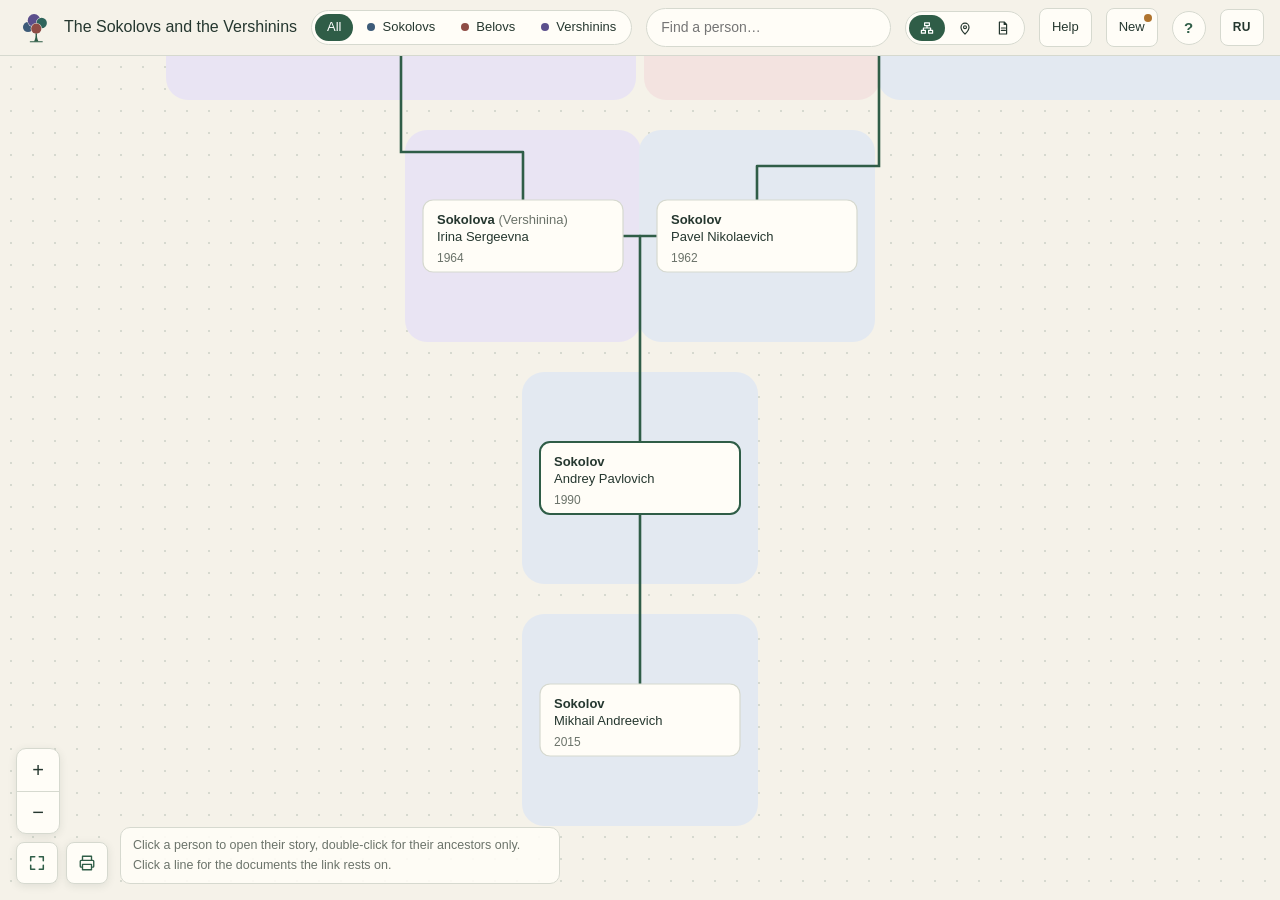
==== app/index.html @ aa71f7a7 "Family tree: a static site for genealogical research, with a demo family Tree with the reliability o" ====
<!doctype html>
<html lang="ru">
<head>
  <meta charset="UTF-8">
  <meta name="viewport" content="width=device-width, initial-scale=1, viewport-fit=cover">
  <meta name="color-scheme" content="light">
  <meta name="theme-color" content="#f5f2e9">
  <title>Семейное древо</title>
  <link rel="icon" href="icons/favicon.svg" type="image/svg+xml">
  <link rel="icon" href="icons/favicon-32.png" sizes="32x32" type="image/png">
  <link rel="apple-touch-icon" href="icons/apple-touch-icon.png">
  <link rel="manifest" href="manifest.webmanifest">
  <meta name="apple-mobile-web-app-title" content="Древо">
  <meta name="apple-mobile-web-app-capable" content="yes">
  <meta name="mobile-web-app-capable" content="yes">
  <meta name="apple-mobile-web-app-status-bar-style" content="default">
  <link rel="stylesheet" href="style.css">
</head>
<body>
<header class="bar">
  <a class="brand" href="#" id="home" aria-label="Семейное древо: к началу" title="К началу"><img class="monogram" src="icons/mark.svg" alt=""><span class="brand-text" id="brand-text">Семейное древо</span></a>
  <nav class="groups" id="groups" aria-label="Ветки семьи"></nav>
  <div class="search">
    <input type="search" id="search" placeholder="Найти человека…" autocomplete="off" aria-label="Найти человека" aria-controls="results">
    <div id="results" role="listbox" hidden></div>
  </div>
  <nav class="modes" id="modes" aria-label="Режим"><button data-mode="tree" aria-pressed="true" title="Древо" aria-label="Древо"><svg viewBox="0 0 20 20" width="16" height="16" fill="none" stroke="currentColor" stroke-width="1.5" stroke-linejoin="round" stroke-linecap="round" aria-hidden="true"><path d="M7 3.5h6v3.5H7zM3 13h5v3.5H3zM12 13h5v3.5h-5zM10 7v3M5.5 13v-3h9v3"/></svg><span class="long">Древо</span></button><button data-mode="map" aria-pressed="false" title="Карта" aria-label="Карта"><svg viewBox="0 0 20 20" width="16" height="16" fill="none" stroke="currentColor" stroke-width="1.5" stroke-linejoin="round" stroke-linecap="round" aria-hidden="true"><path d="M10 17.5s-5-4.6-5-8.5a5 5 0 0 1 10 0c0 3.9-5 8.5-5 8.5z"/><circle cx="10" cy="9" r="1.8"/></svg><span class="long">Карта</span></button><button data-mode="docs" aria-pressed="false" title="Документы" aria-label="Документы"><svg viewBox="0 0 20 20" width="16" height="16" fill="none" stroke="currentColor" stroke-width="1.5" stroke-linejoin="round" stroke-linecap="round" aria-hidden="true"><path d="M5.5 2.5h6l3 3v12h-9zM11.5 2.5v3h3M8 10h5M8 13h5"/></svg><span class="long">Документы</span></button></nav>
  <button class="legend-toggle help-toggle" id="help-toggle" aria-controls="panel" aria-label="Помочь дополнить"><span class="long">Помочь дополнить</span><span class="short">Помочь</span></button>
  <button class="legend-toggle news-toggle" id="news-toggle" aria-controls="panel" aria-label="Что нового"><span class="long">Что нового</span><span class="short">Новое</span></button>
  <button class="legend-toggle about-toggle" id="legend-toggle" aria-expanded="false" aria-controls="legend" aria-label="Что здесь есть и как читать линии" title="Что здесь есть и как читать линии">?</button>
  <button class="legend-toggle lang-toggle" id="lang-toggle" hidden></button>
</header>
<div class="intro" id="intro" role="dialog" aria-modal="true" aria-labelledby="intro-title" hidden>
  <div class="intro-box">
    <button class="intro-close" id="intro-close" aria-label="Скрыть видео">×</button>
    <h2 id="intro-title">Как пользоваться сайтом</h2>
    <p>Видео на полторы минуты. Потом его всегда можно найти под «?» вверху справа.</p>
    <video id="intro-video" controls playsinline preload="none"></video>
    <div class="intro-foot"><button id="intro-hide">Скрыть</button></div>
  </div>
</div>
<div class="me-ask" id="me-ask" role="alertdialog" aria-labelledby="me-ask-text" hidden><p id="me-ask-text"></p><div><button id="me-no">Нет</button><button id="me-yes">Да</button></div></div>
<main id="stage">
  <svg id="tree" role="application" aria-label="Семейное древо. Перетаскивайте для перемещения, колесо или щипок — масштаб. Нажмите на человека или линию.">
    <g id="world"><g id="group-areas" aria-hidden="true"></g><g id="edges"></g><g id="path-overlay" aria-hidden="true"></g><g id="group-names"></g><g id="nodes"></g></g>
  </svg>
  <div class="zoom" aria-label="Масштаб">
    <div class="zoom-pair"><button id="zoom-in" aria-label="Приблизить">+</button><button id="zoom-out" aria-label="Отдалить">−</button></div>
    <div class="zoom-row"><button id="zoom-fit" aria-label="Вписать всё древо в экран" title="Вписать древо в экран"><svg viewBox="0 0 20 20" width="18" height="18" fill="none" stroke="currentColor" stroke-width="1.7" stroke-linecap="round" stroke-linejoin="round" aria-hidden="true"><path d="M3 7.5V3h4.5M12.5 3H17v4.5M17 12.5V17h-4.5M7.5 17H3v-4.5"/></svg></button><button id="print-toggle" class="print-toggle" aria-label="Напечатать схему на лист A3" title="Напечатать схему"><svg viewBox="0 0 20 20" width="18" height="18" fill="none" stroke="currentColor" stroke-width="1.5" stroke-linejoin="round" aria-hidden="true"><path d="M5 7V2.5h10V7M5 14.5H3.5a1 1 0 0 1-1-1V8a1 1 0 0 1 1-1h13a1 1 0 0 1 1 1v5.5a1 1 0 0 1-1 1H15M5 11.5h10v6H5z"/></svg></button></div>
  </div>
  <section id="legend" class="legend" hidden aria-label="Что здесь есть и как читать линии">
    <button class="legend-close" id="legend-close" aria-label="Закрыть">×</button>
    <h2 id="about-title">Семейное древо</h2>
    <p class="about-lead" id="about-lead"></p>
    <button class="intro-open" id="intro-open"><svg viewBox="0 0 20 20" width="16" height="16" fill="currentColor" aria-hidden="true"><path d="M6 4.5v11l9-5.5z"/></svg>Видео: как пользоваться сайтом</button>
    <ul class="about-list" id="about-list"></ul>
    <h3>Насколько надёжна связь</h3>
    <div id="legend-rows"></div>
    <p class="legend-tail" id="legend-tail"></p>
  </section>
  <div class="focusbar" id="focusbar" hidden><span>Фокус: <strong id="focus-name"></strong> и его предки</span><button id="focus-exit">Всё древо</button></div>
  <section class="page map-page" id="map-page" aria-label="Карта мест" hidden>
    <div class="page-head"><h2>Карта мест</h2><button class="map-back" id="map-back" hidden>← Вся карта</button><button class="page-close" id="map-close" aria-label="Закрыть карту, вернуться к древу">К древу ×</button></div>
    <div class="map-body"><div class="map-wrap" id="map-wrap"><svg id="map-svg" role="img" aria-label="Карта мест семьи. Перетаскивайте, колесо или щипок — масштаб."></svg><div class="map-zoom zoom-pair"><button data-map-zoom="in" aria-label="Приблизить карту">+</button><button data-map-zoom="out" aria-label="Отдалить карту">−</button></div></div><div class="map-list" id="map-list"></div></div>
  </section>
  <section class="page docs-page" id="docs-page" aria-label="Документы" hidden>
    <div class="page-head"><h2>Документы</h2><div class="seg" role="group" aria-label="Как листать"><button data-docs-by="place" aria-pressed="true">По месту</button><button data-docs-by="year" aria-pressed="false">По годам</button></div><button class="page-close" id="docs-close" aria-label="Закрыть документы, вернуться к древу">К древу ×</button></div>
    <nav class="docs-jump" id="docs-jump" aria-label="Разделы"></nav>
    <div class="docs-body" id="docs-body"></div>
  </section>
  <section class="page book-page" id="book-page" aria-label="Книжка историй" hidden>
    <div class="page-head"><h2>Книжка историй</h2><div class="pick" id="book-pick"><button class="pick-btn" id="book-scope" aria-haspopup="listbox" aria-expanded="false" aria-label="Чья книжка"><span id="book-scope-label"></span><svg viewBox="0 0 20 20" width="14" height="14" fill="none" stroke="currentColor" stroke-width="1.7" stroke-linecap="round" stroke-linejoin="round" aria-hidden="true"><path d="M5.5 8l4.5 4.5L14.5 8"/></svg></button><div class="pick-list" id="book-scope-list" role="listbox" hidden></div></div><button class="book-print" id="book-print" aria-label="Напечатать книжку" title="Напечатать книжку"><svg viewBox="0 0 20 20" width="18" height="18" fill="none" stroke="currentColor" stroke-width="1.5" stroke-linejoin="round" aria-hidden="true"><path d="M5 7V2.5h10V7M5 14.5H3.5a1 1 0 0 1-1-1V8a1 1 0 0 1 1-1h13a1 1 0 0 1 1 1v5.5a1 1 0 0 1-1 1H15M5 11.5h10v6H5z"/></svg></button><button class="page-close" id="book-close" aria-label="Закрыть книжку, вернуться к древу">К древу ×</button></div>
    <div class="book-body" id="book-body"></div>
  </section>
  <section class="page days-page" id="days-page" aria-label="В этот день" hidden>
    <div class="page-head"><h2>В этот день</h2><button class="page-close" id="days-close" aria-label="Закрыть, вернуться к древу">К древу ×</button></div>
    <div class="days-body" id="days-body"></div>
  </section>
  <div class="print-head" id="print-head" aria-hidden="true"></div>
  <div class="print-legend" id="print-legend" aria-hidden="true"></div>
  <button class="today-line" id="today-line" hidden></button>
  <p class="hint" id="hint">Нажмите на человека — откроется его история, двойной клик — только его предки. Нажмите на линию — документы, на которых держится связь.</p>
</main>
<div class="panel-resize" id="panel-resize" role="separator" aria-orientation="vertical" aria-label="Ширина карточки: потяните; двойной клик — обычная ширина" title="Потяните, чтобы сделать карточку шире или уже. Двойной клик — обычная ширина" tabindex="0"></div>
<nav class="modes modes-foot" id="modes-foot" aria-label="Режим"><button data-mode="tree" aria-pressed="true" title="Древо" aria-label="Древо"><svg viewBox="0 0 20 20" width="16" height="16" fill="none" stroke="currentColor" stroke-width="1.5" stroke-linejoin="round" stroke-linecap="round" aria-hidden="true"><path d="M7 3.5h6v3.5H7zM3 13h5v3.5H3zM12 13h5v3.5h-5zM10 7v3M5.5 13v-3h9v3"/></svg><span class="long">Древо</span></button><button data-mode="map" aria-pressed="false" title="Карта" aria-label="Карта"><svg viewBox="0 0 20 20" width="16" height="16" fill="none" stroke="currentColor" stroke-width="1.5" stroke-linejoin="round" stroke-linecap="round" aria-hidden="true"><path d="M10 17.5s-5-4.6-5-8.5a5 5 0 0 1 10 0c0 3.9-5 8.5-5 8.5z"/><circle cx="10" cy="9" r="1.8"/></svg><span class="long">Карта</span></button><button data-mode="docs" aria-pressed="false" title="Документы" aria-label="Документы"><svg viewBox="0 0 20 20" width="16" height="16" fill="none" stroke="currentColor" stroke-width="1.5" stroke-linejoin="round" stroke-linecap="round" aria-hidden="true"><path d="M5.5 2.5h6l3 3v12h-9zM11.5 2.5v3h3M8 10h5M8 13h5"/></svg><span class="long">Документы</span></button></nav>
<aside id="panel" aria-label="Карточка" tabindex="-1" data-state="closed">
  <div class="panel-top">
    <button class="grip" id="grip" aria-label="Развернуть или свернуть карточку"><span></span></button>
    <div class="panel-head"><button class="back" id="back" hidden>← Назад</button><button class="expand-btn" id="expand-sheet" aria-label="Развернуть карточку на весь экран">⤢ Развернуть</button><button class="print-card" id="print-card" aria-label="Напечатать карточку" title="Напечатать карточку"><svg viewBox="0 0 20 20" width="18" height="18" fill="none" stroke="currentColor" stroke-width="1.5" stroke-linejoin="round" aria-hidden="true"><path d="M5 7V2.5h10V7M5 14.5H3.5a1 1 0 0 1-1-1V8a1 1 0 0 1 1-1h13a1 1 0 0 1 1 1v5.5a1 1 0 0 1-1 1H15M5 11.5h10v6H5z"/></svg></button><button class="close" id="close" aria-label="Закрыть карточку"><svg viewBox="0 0 20 20" width="18" height="18" fill="none" stroke="currentColor" stroke-width="2" stroke-linecap="round" aria-hidden="true"><path d="M4.5 4.5l11 11M15.5 4.5l-11 11"/></svg></button></div>
  </div>
  <div id="panel-body"></div>
</aside>
<div id="viewer" role="dialog" aria-modal="true" aria-label="Документ" hidden>
  <div class="viewer-bar">
    <div class="viewer-title"><strong id="viewer-title"></strong><small id="viewer-sub"></small></div>
    <div class="viewer-tools"><button id="viewer-prev" aria-label="Предыдущая страница">‹</button><span id="viewer-page"></span><button id="viewer-next" aria-label="Следующая страница">›</button><button id="viewer-close" aria-label="Закрыть документ">×</button></div>
  </div>
  <div class="viewer-stage" id="viewer-stage"><div id="viewer-sheet"></div></div>
  <button class="viewer-doc prev" id="viewer-doc-prev" aria-label="Предыдущий документ" hidden><svg viewBox="0 0 20 20" width="22" height="22" fill="none" stroke="currentColor" stroke-width="2" stroke-linecap="round" stroke-linejoin="round" aria-hidden="true"><path d="M12.5 4l-6 6 6 6"/></svg></button>
  <button class="viewer-doc next" id="viewer-doc-next" aria-label="Следующий документ" hidden><svg viewBox="0 0 20 20" width="22" height="22" fill="none" stroke="currentColor" stroke-width="2" stroke-linecap="round" stroke-linejoin="round" aria-hidden="true"><path d="M7.5 4l6 6-6 6"/></svg></button>
  <div class="viewer-foot" id="viewer-foot"></div>
</div>
<script src="vendor/dagre.min.js"></script><script src="data.js"></script><script src="app.js"></script>
</body>
</html>
---- app/style.css ----
:root{
  --paper:#f5f2e9;--panel:#fffdf7;--ink:#25372f;--muted:#6b736a;--line:#d6d9cf;--soft:#e8eee5;
  --forest:#2f5d47;--sage:#5f8f74;--clay:#8a7a62;--amber:#b0742e;--grey:#a3a39a;--alert:#a1452f;
  --bar:56px;--panel-w:440px;
  /* Branch colours: pale areas behind the cards, deep tones for names and dots. Kept apart from the
     reliability colours (forest, sage, clay, amber, grey), which belong to lines only. */
  --g-1:#e3e9f1;--g-1-ink:#3d5b78;
  --g-2:#f3e3e0;--g-2-ink:#8e4c45;
  --g-3:#e9e4f3;--g-3-ink:#5b4f8c;
  --g-4:#dfebe7;--g-4-ink:#2e655c;
  --g-5:#f3ecda;--g-5-ink:#7a5c22;
  --g-6:#e2edf0;--g-6-ink:#2f6170;
  --serif:Georgia,"Times New Roman",serif;
  --sans:-apple-system,BlinkMacSystemFont,"Segoe UI",Roboto,sans-serif;
}
*{box-sizing:border-box}
html,body{height:100%}
body{margin:0;-webkit-tap-highlight-color:transparent;background:var(--paper);color:var(--ink);font:15px/1.55 var(--sans);overflow:hidden;-webkit-text-size-adjust:100%}
button,input{font:inherit;color:inherit}
button{cursor:pointer;border:1px solid var(--line);background:var(--panel);border-radius:8px;padding:8px 12px}
button:hover{background:var(--soft)}
:focus-visible{outline:3px solid var(--amber);outline-offset:2px}
a{color:var(--forest)}
h1,h2,h3{font-family:var(--serif);font-weight:400;line-height:1.15;margin:0}

/* Top bar */
.bar{position:fixed;inset:0 0 auto 0;height:var(--bar);display:flex;align-items:center;gap:14px;padding:0 16px;padding-top:env(safe-area-inset-top);background:rgba(245,242,233,.94);backdrop-filter:blur(8px);border-bottom:1px solid var(--line);z-index:20}
.brand{display:flex;align-items:center;gap:10px;text-decoration:none;color:var(--ink);font-size:16px;white-space:nowrap}
.brand small{display:block;font-size:9.5px;letter-spacing:2px;color:var(--muted)}
.monogram{display:block;width:38px;height:38px;flex:none}
.search{position:relative;flex:1;max-width:420px;margin-left:auto}
.search input{width:100%;border:1px solid var(--line);border-radius:999px;padding:8px 14px;background:var(--panel);font-size:14px}
#results{position:absolute;top:calc(100% + 6px);left:0;right:0;max-height:60vh;overflow:auto;background:var(--panel);border:1px solid var(--line);border-radius:12px;box-shadow:0 12px 32px rgba(37,55,47,.14);padding:6px}
#results button{display:block;width:100%;text-align:left;border:0;background:none;padding:9px 10px;border-radius:8px}
#results button:hover,#results button[aria-selected=true]{background:var(--soft)}
#results small{display:block;color:var(--muted);font-size:12px}
#results .empty{padding:10px;color:var(--muted);font-size:13px}
.news-toggle{position:relative}
.news-toggle .short{display:none}
.news-toggle.unread::after{content:"";position:absolute;top:5px;right:5px;width:8px;height:8px;border-radius:50%;background:var(--amber);box-shadow:0 0 0 2px var(--panel)}
.news h3{margin:22px 0 8px}
.news ul{margin:0 0 10px;padding-left:18px}
.news li{margin:0 0 8px}
/* «Что нового»: an entry already seen shows its first line; «Подробнее» opens it. */
.news .lead{font-family:var(--serif);font-size:16px;margin:0 0 10px}
.news:not(.open) .news-more{display:none}
.news-open,.news-older{font-size:13px;color:var(--forest);border-color:var(--line);padding:4px 12px}
.news-older{display:block;margin:22px 0 0}
.legend-toggle{font-size:13px;white-space:nowrap}
.help-toggle .short{display:none}

/* Branch switcher: «Все» and one chip per side of the family */
.groups{display:flex;gap:2px;padding:3px;border:1px solid var(--line);border-radius:999px;background:var(--panel);flex:none}
.groups button{display:inline-flex;align-items:center;gap:7px;border:0;border-radius:999px;padding:5px 12px;font-size:13px;line-height:1.3;background:none;white-space:nowrap}
.groups button:hover{background:var(--soft)}
.groups button i{width:8px;height:8px;border-radius:50%;flex:none}
.groups button.active{background:var(--forest);color:#fff}
.groups button.active i{box-shadow:0 0 0 1.5px #fff}
.groups button.opened{box-shadow:inset 0 0 0 1.5px var(--forest)}
.groups button.folded{color:var(--muted)}
.groups button.folded i{opacity:.4}
/* «Это я»: the reader's own plate, first in the row of branches; warm and outlined, unlike a branch chip.
   The name opens their card, × asks «Забыть, что вы — …?» */
.me-pill{display:inline-flex;align-items:center;flex:none;border-radius:999px;background:#fbefdc;box-shadow:inset 0 0 0 1.5px var(--amber);margin-right:6px}
.groups .me-pill button,.groups .me-pill button:hover{border:0;background:none;color:#6b4415}
.groups .me-pill .me-name{padding:5px 3px 5px 12px;font-weight:600}
.groups .me-pill .me-name i{background:var(--amber)}
.groups .me-pill .me-x{padding:3px 11px 5px 7px;font-size:16px;line-height:1;font-weight:400}
.groups .me-pill button:hover{text-decoration:underline}
/* The plate always says the first name only; the full name is in its tooltip */
.me-pill .long{display:none}
.me-pill .short{display:inline}
.me-ask{position:fixed;top:calc(var(--bar) + 8px);left:16px;z-index:30;max-width:calc(100% - 32px);background:var(--panel);border:1px solid var(--line);border-radius:14px;padding:14px 16px;box-shadow:0 12px 32px rgba(37,55,47,.18);font-size:14px}
.me-ask[hidden]{display:none}
/* The video about the site: once for every new reader, again from «?» */
.intro{position:fixed;inset:0;z-index:60;display:flex;align-items:center;justify-content:center;padding:16px;background:rgba(37,55,47,.38)}
.intro[hidden]{display:none}
.intro-box{position:relative;width:min(820px,100%);max-height:100%;overflow:auto;background:var(--panel);border:1px solid var(--line);border-radius:16px;padding:18px 18px 14px;box-shadow:0 18px 48px rgba(37,55,47,.25)}
.intro h2{font-size:22px;margin:0 36px 4px 0}
.intro p{font-size:13.5px;color:var(--muted);margin:0 0 12px}
.intro video{display:block;width:100%;aspect-ratio:16/9;border-radius:10px;background:var(--soft)}
.intro-close{position:absolute;top:10px;right:10px;border:0;background:none;font-size:22px;line-height:1;padding:4px 8px}
.intro-foot{display:flex;justify-content:flex-end;margin-top:12px}
.intro-open{display:inline-flex;align-items:center;gap:8px;margin:2px 0 4px;font-size:13px;color:var(--forest)}
.me-ask p{margin:0 0 12px}
.me-ask div{display:flex;gap:8px;justify-content:flex-end}
.me-ask button{min-width:64px}
.me-ask #me-yes{background:var(--forest);border-color:var(--forest);color:#fff}

/* Tree stage */
#stage{position:fixed;inset:var(--bar) 0 0 0}
#group-areas,#group-names{pointer-events:none}
#group-names .group-title{font-family:var(--serif);font-size:22px}
#group-names .group-fold{pointer-events:auto;cursor:pointer}
#group-names .group-fold rect{fill:var(--panel);stroke:var(--pill);stroke-width:1.4}
#group-names .group-fold path{fill:none;stroke:var(--pill);stroke-width:1.8;stroke-linecap:round;stroke-linejoin:round}
#group-names .group-fold:hover rect,#group-names .group-fold:focus rect{fill:var(--soft);stroke-width:2}
#group-names .group-fold:focus{outline:none}
#tree{width:100%;height:100%;display:block;touch-action:none;cursor:grab;user-select:none;-webkit-user-select:none;background:radial-gradient(var(--line) .8px,transparent .8px) 0 0/22px 22px}
#tree.dragging{cursor:grabbing}
.hypothesis-label{font-family:var(--sans);font-size:12px;fill:var(--amber);paint-order:stroke;stroke:var(--paper, #f5f2e9);stroke-width:5px;stroke-linejoin:round;pointer-events:none}
/* The card slides in over the canvas, which keeps its full width: nothing bare opens beside the sliding card.
   The tree is placed in the part the card leaves free (stageBox in app.js); so are the focus bar and the legend. */
@media (min-width:761px){
  body.panel-open .focusbar{left:calc(50% - var(--panel-w) / 2)}
  body.panel-open .legend{right:calc(var(--panel-w) + 16px)}
}

.node rect{fill:var(--panel);stroke:var(--line);stroke-width:1.2}
.node text{font-family:var(--sans);fill:var(--ink);pointer-events:none}
.node .name{font-size:13px;font-weight:600}
.node .maiden{font-weight:500;fill:var(--muted)}
.node .given{font-weight:500}
.node .years{font-size:12px;fill:var(--muted)}
.node{cursor:pointer}
.node:hover rect.card,.node:focus rect.card{stroke:var(--forest)}
.node:focus{outline:none}
.node.root rect.card{stroke:var(--forest);stroke-width:2}
.node.selected rect.card{fill:#eef4ec;stroke:var(--forest);stroke-width:2.4}
.node.match rect.card{stroke:var(--amber);stroke-width:2.4}
.node.dim{opacity:.35}
.node.off-path{opacity:.28}
.edge.off-path{opacity:.15}
.edge.on-path{stroke-width:calc(4.5px * var(--lw, 1))!important}
.node.on-path rect.card{stroke:var(--forest);stroke-width:2}

.node.saint rect.card{fill:#fbf4e0;stroke:#b8913a;stroke-width:1.8}
.node.saint.selected rect.card{fill:#f6ecd0;stroke:#9a7426;stroke-width:2.6}
.cross circle{fill:#fbf4e0;stroke:#b8913a;stroke-width:1.8}
.cross path,.saint-plate path,.legend-cross path{fill:none;stroke:#a8822f;stroke-width:1.8;stroke-linecap:round}
.saint-plate{display:flex;gap:10px;align-items:flex-start;margin:12px 0 0;padding:10px 12px;border-radius:10px;background:#fbf4e0;border:1px solid #e4cf98;font-size:13.5px;color:#5b4515}
.saint-plate svg{flex:none;width:14px;height:22px}
.edge{fill:none;/* --lw thins lines when the tree is zoomed out (set in app.js) */stroke-linecap:round;pointer-events:none;vector-effect:non-scaling-stroke}
.hit{fill:none;stroke:transparent;stroke-width:16;vector-effect:non-scaling-stroke;cursor:pointer;pointer-events:stroke}
.hit:hover+.edge,.edge.selected{stroke-width:4.5!important}
.lvlp{stroke:var(--forest);stroke-width:calc(2.6px * var(--lw, 1))}
.lvl5{stroke:var(--forest);stroke-width:calc(2.6px * var(--lw, 1))}
.lvl4{stroke:var(--sage);stroke-width:calc(2.2px * var(--lw, 1))}
.lvl3{stroke:var(--clay);stroke-width:calc(2px * var(--lw, 1))}
.lvl2{stroke:var(--amber);stroke-width:calc(2.2px * var(--lw, 1));stroke-dasharray:8 6}
.lvl1{stroke:var(--grey);stroke-width:calc(2px * var(--lw, 1));stroke-dasharray:2 6}

.group-pill{cursor:pointer}
.group-pill rect{fill:var(--panel);stroke:var(--pill);stroke-width:1.4}
.group-pill text{font-family:var(--sans);font-size:12px;font-weight:600;fill:var(--pill)}
.group-pill path{fill:none;stroke:var(--pill);stroke-width:1.6;stroke-dasharray:3 4}
.group-pill:hover rect,.group-pill:focus rect{fill:var(--soft);stroke-width:2}
.group-pill:focus{outline:none}
/* ⚑ on a card with an open conflict: small and quiet; hidden when the tree is zoomed far out. */
.xflag{cursor:pointer}
.xflag rect{fill:transparent;stroke:none;pointer-events:all}
.xflag text{font-size:14px;fill:var(--alert);opacity:.65;pointer-events:none}
.xflag:hover text{opacity:1}
.far .xflag{display:none}
.expand{cursor:pointer}
.expand rect{fill:var(--amber);stroke:var(--panel);stroke-width:2}
.expand text{font-family:var(--sans);font-size:12px;font-weight:600;fill:#fff}
.expand:hover rect{fill:#8f5a1f}
.focusbar{position:absolute;top:58px;left:50%;transform:translateX(-50%);display:flex;align-items:center;gap:12px;max-width:calc(100% - 32px);background:var(--forest);color:#fff;border-radius:999px;padding:6px 6px 6px 16px;font-size:13px;box-shadow:0 6px 18px rgba(37,55,47,.2);z-index:6}
.focusbar span{white-space:nowrap;overflow:hidden;text-overflow:ellipsis}
.focusbar button{border:0;border-radius:999px;background:#fff;color:var(--forest);padding:6px 12px;font-size:12.5px;white-space:nowrap}
.focusbar[hidden]{display:none}
.focus-btn{display:block;margin:12px 0 0;border-color:var(--forest);color:var(--forest);font-size:13px}
/* The card's own buttons in one row, «Это я» first; they wrap on a narrow screen */
.card-actions{display:flex;flex-wrap:wrap;gap:8px;margin:12px 0 0}
.card-actions:not(:has(button)){display:none}
.card-actions .focus-btn{margin:0;padding:6px 10px;white-space:nowrap}
.zoom{position:absolute;left:16px;bottom:calc(16px + env(safe-area-inset-bottom));display:flex;flex-direction:column;gap:8px;z-index:5}
.zoom-row{display:flex;gap:8px}
/* + and − are one control: a column of two halves with a thin rule between (also on the map) */
.zoom-pair{display:flex;flex-direction:column;border:1px solid var(--line);border-radius:10px;background:var(--panel);box-shadow:0 2px 8px rgba(37,55,47,.1);overflow:hidden;width:max-content}
.zoom-pair button{border:0;border-radius:0;box-shadow:none!important;background:none}
.zoom-pair button+button{border-top:1px solid var(--line)}
.zoom-pair button:hover{background:var(--soft)}
#zoom-fit{display:inline-flex;align-items:center;justify-content:center;color:var(--forest)}
.zoom button{width:42px;height:42px;padding:0;font-size:20px;box-shadow:0 2px 8px rgba(37,55,47,.1)}
.hint{position:absolute;left:120px;bottom:calc(16px + env(safe-area-inset-bottom));margin:0;max-width:440px;font-size:12.5px;color:var(--muted);background:rgba(255,253,247,.9);padding:8px 12px;border-radius:10px;border:1px solid var(--line)}

.legend{position:absolute;right:16px;top:12px;width:340px;max-width:calc(100% - 32px);max-height:calc(100% - 24px);overflow:auto;overscroll-behavior:contain;background:var(--panel);border:1px solid var(--line);border-radius:14px;padding:16px;box-shadow:0 12px 32px rgba(37,55,47,.14);z-index:7}
.legend h2{font-size:21px;margin:0 28px 6px 0}
.legend h3{font-family:var(--serif);font-weight:400;font-size:17px;margin:16px 0 6px}
.legend .about-lead{font-size:13px;color:var(--ink);margin:0 0 8px}
.about-list{list-style:none;margin:0;padding:0}
.about-list li{font-size:12.5px;color:var(--muted);line-height:1.4;padding:5px 0;border-top:1px solid var(--soft)}
.about-list strong{display:block;color:var(--ink);font-weight:600;font-size:13px}
.legend-close{position:absolute;top:10px;right:10px;border:0;background:none;font-size:20px;line-height:1;padding:4px 8px}
/* «?» in the header: what is here and how to read the lines */
.about-toggle{width:34px;height:34px;padding:0;border-radius:50%;font-size:15px;font-weight:600;flex:none;color:var(--forest)}
.about-toggle[aria-expanded=true]{background:var(--forest);color:#fff;border-color:var(--forest)}
.legend p{font-size:12.5px;color:var(--muted);margin:10px 0 0}
.legend-row{display:grid;grid-template-columns:46px 1fr;gap:10px;align-items:center;padding:5px 0;font-size:13px}
.legend-row small{display:block;color:var(--muted);font-size:11.5px;line-height:1.35}
.legend-flag text{font-family:var(--sans);font-size:14px;fill:var(--alert);opacity:.7}
.legend-row svg{width:46px;height:12px}

/* Panel */
#panel{position:fixed;top:var(--bar);right:0;bottom:0;width:var(--panel-w);background:var(--panel);border-left:1px solid var(--line);overflow-y:auto;overflow-x:hidden;overflow-wrap:anywhere;overscroll-behavior:contain;z-index:10;transform:translateX(100%);transition:transform .22s ease;padding:0 22px 40px}
#panel[data-state=open],#panel[data-state=peek],#panel[data-state=full]{transform:none}
.grip{display:none}
/* On a computer the card's left edge can be dragged: a wider card for reading a long life (kept in the browser). */
.panel-resize{display:none}
@media (min-width:761px){
  body.panel-open .panel-resize{display:block;position:fixed;top:var(--bar);bottom:0;right:calc(var(--panel-w) - 4px);width:9px;z-index:11;cursor:col-resize;touch-action:none}
  .panel-resize::after{content:"";position:absolute;top:50%;left:3px;width:3px;height:44px;margin-top:-22px;border-radius:2px;background:var(--line);opacity:0;transition:opacity .15s}
  .panel-resize:hover::after,.panel-resize:focus-visible::after,body.resizing .panel-resize::after{opacity:1;background:var(--sage)}
  body.resizing{cursor:col-resize;user-select:none}
  body.resizing #panel{transition:none}
}
/* The card's top row is kept low; its shadow shows only once the card is scrolled under it */
.panel-top{position:sticky;top:0;z-index:3;background:var(--panel);margin:0 -22px;padding:0 22px;transition:box-shadow .15s}
#panel.scrolled .panel-top{box-shadow:0 6px 8px -8px rgba(37,55,47,.25)}
.panel-head{display:flex;justify-content:space-between;align-items:center;gap:8px;padding:6px 0 0}
#panel-body{padding-top:10px}
/* On a computer the card's buttons share the line of its first heading: × at the right, «← Назад» at the
   left. Once the card is scrolled, their row turns solid and the text passes under it. */
@media (min-width:761px){
  .panel-top{margin-bottom:-38px;background:transparent;pointer-events:none}
  .panel-top button{pointer-events:auto}
  #panel.scrolled .panel-top{background:var(--panel)}
  #panel-body{padding-top:14px}
  /* The first line of a card stays clear of «Печать» and × on its right */
  #panel-body > .eyebrow:first-child{margin-right:84px;white-space:nowrap;overflow:hidden;text-overflow:ellipsis}
  #panel:has(#print-card[hidden]) #panel-body > .eyebrow:first-child{margin-right:44px}
  #panel:has(#back:not([hidden])) #panel-body > .eyebrow:first-child{margin-left:80px}
  /* Anything else on top (the note «Кем приходится…») stands below the buttons */
  #panel-body > :not(.eyebrow):first-child{margin-top:34px}
}
.expand-btn{display:none;border:1px solid var(--line);padding:5px 10px;font-size:12.5px;border-radius:999px}
.panel-head .close{margin-left:auto;margin-right:-8px;border:0;display:inline-flex;align-items:center;justify-content:center;width:34px;height:34px;padding:0}
.panel-head .close svg{display:block}
.back{border:0;padding:6px 10px;margin-left:-10px;background:none;color:var(--forest)}
.eyebrow{font-size:10.5px;letter-spacing:1.6px;text-transform:uppercase;color:var(--muted);margin:0 0 6px}
.card-title{font-size:27px;margin-bottom:6px}
.life{color:var(--muted);margin:0 0 12px}
.chip{display:inline-flex;align-items:center;gap:6px;font-size:12px;border-radius:999px;padding:3px 10px;background:var(--soft);color:var(--ink)}
.chip i{flex:none;width:8px;height:8px;border-radius:50%;background:currentColor}
.c5{color:var(--forest)}.c4{color:var(--sage)}.c3{color:var(--clay)}.c2{color:var(--amber)}.c1{color:#7d7d75}
.portrait{display:block;width:100%;max-height:340px;object-fit:contain;background:var(--soft);border-radius:12px;margin:14px 0 4px;border:0;padding:0;cursor:zoom-in}
.portrait-cap{font-size:12px;color:var(--muted);margin:0 0 6px}
#panel h3{font-size:18px;margin:26px 0 10px}
.story p{margin:0 0 12px;max-width:72ch}
.story .auto{color:var(--muted);font-size:13px}
.ref{display:inline-block;border:0;background:var(--soft);color:var(--forest);font-size:11px;line-height:1;padding:3px 5px;border-radius:5px;vertical-align:super;margin:0 1px}
.ref.r2,.ref.r1{background:#f6ead9;color:#87561f}
/* Life line: the year on the left, a thin rule with a dot per event, the fact and its references. */
.lifeline{list-style:none;margin:0;padding:0}
.lifeline li{display:grid;grid-template-columns:66px 1fr;gap:0 12px;font-size:13.5px;line-height:1.45}
.ll-year{padding:7px 0;text-align:right;font-variant-numeric:tabular-nums;color:var(--ink);font-weight:600;font-size:13px;line-height:1.35}
.lifeline li[hidden]{display:none}
.ll-year small{display:block;font-size:11.5px;font-weight:500;color:var(--muted)}
/* Sections of a long card: one quiet row under the card's buttons. */
/* It stays under the card's buttons while the card scrolls; the section in view is marked. One line, scrolled
   sideways when it does not fit. */
.contents{position:sticky;top:var(--ptop,38px);z-index:2;display:flex;gap:16px;margin:14px -22px 0;padding:8px 22px;background:var(--panel);border-top:1px solid var(--soft);overflow-x:auto;scrollbar-width:none;white-space:nowrap}
.contents::-webkit-scrollbar{display:none}
.contents button{flex:none;border:0;background:none;padding:3px 0;font-size:13px;color:var(--forest);border-radius:0;border-bottom:2px solid transparent}
.contents button:hover{background:none;color:var(--ink)}
.contents button.on{color:var(--ink);border-bottom-color:var(--sage)}
.contents small{color:var(--muted);font-size:12px}
#panel.stuck .contents{border-top-color:transparent;box-shadow:0 6px 8px -8px rgba(37,55,47,.25)}
#panel.stuck .panel-top{box-shadow:none}
.ll-open{font-size:12.5px;color:var(--forest);padding:3px 10px;margin:6px 0 0 78px}
.ll-year.rough{color:var(--muted);font-weight:500}
.ll-what{position:relative;padding:7px 0 7px 16px;border-left:1px solid var(--line);min-width:0;overflow-wrap:anywhere}
.ll-what::before{content:"";position:absolute;left:-4px;top:13px;width:7px;height:7px;border-radius:50%;background:var(--panel);box-shadow:inset 0 0 0 1px var(--sage)}
.lifeline li.edge-event .ll-what::before{background:var(--sage)}
.lifeline li:first-child .ll-what{border-image:linear-gradient(transparent 13px,var(--line) 13px) 1}
.lifeline li:last-child .ll-what{border-image:linear-gradient(var(--line) 14px,transparent 14px) 1}
.lifeline li:only-child .ll-what{border:0}
.ll-what .field{display:block;font-size:10.5px;letter-spacing:.8px;text-transform:uppercase;color:var(--muted);line-height:1.3;margin-bottom:1px}
.ll-what .ref{vertical-align:baseline;margin-left:2px}
.ll-note{font-size:12px;color:var(--muted);margin:6px 0 0 78px}
.facts{list-style:none;padding:0;margin:0}
.facts li{padding:8px 0;border-top:1px solid var(--soft)}
.facts .field{display:block;font-size:11px;letter-spacing:.8px;text-transform:uppercase;color:var(--muted)}
.kin{display:flex;flex-direction:column;gap:6px}
.kin button{display:flex;flex-direction:column;align-items:flex-start;gap:6px;text-align:left;padding:10px 12px;min-width:0}
.kin button>span:first-child{min-width:0}
.kin small{display:block;color:var(--muted);font-size:12px}
.kin .chip{flex:none;max-width:100%;white-space:nowrap}
.flag{border-left:3px solid var(--alert);background:#fbf1ec;padding:10px 12px;border-radius:0 10px 10px 0;margin:10px 0;font-size:13.5px}
.flag strong{display:block;margin-bottom:2px}
.flag.solved{border-left-color:var(--grey);background:var(--soft)}
.solved-group{margin:10px 0}
.solved-group summary{cursor:pointer;font-size:13px;color:var(--muted);padding:4px 0}
.decided{font-size:12.5px;color:var(--muted);margin:6px 0 0}
.docs-group{font-size:10.5px;letter-spacing:1.6px;text-transform:uppercase;color:var(--muted);margin:16px 0 8px}
.note{font-size:13.5px;color:var(--ink);background:var(--soft);padding:10px 12px;border-radius:10px}
/* «Вам: …» and «Это я» on a card */
.you{margin:-6px 0 12px;font-size:14px}
.you .linklike{font-weight:600}
.me-btn{display:inline-flex;align-items:center;gap:7px;border-color:#d8b98e;color:#6b4415;background:#fbefdc}
.me-btn i{width:8px;height:8px;border-radius:50%;background:var(--amber)}
.me-btn:hover{background:#f6e3c6}

/* «Знаете больше?» under a card, «Помогите заполнить» and the form for messages */
.tell{margin:30px 0 0;padding:14px 16px;border:1px dashed #cbbfa6;border-radius:12px;background:#fbf8f0}
.tell p{margin:0 0 10px;font-size:14px}
.send-open,.ask-btn{border-color:var(--forest);color:var(--forest);font-size:13.5px}
.ask{border:1px solid var(--line);border-radius:12px;padding:14px 16px;margin:0 0 12px;background:#fffefa}
.ask h4{font-family:var(--serif);font-weight:400;font-size:18px;line-height:1.25;margin:0 0 10px}
.ask p{margin:0 0 10px;font-size:14px}
.ask-key{display:flex;align-items:center;gap:8px;font-size:10.5px;letter-spacing:1.4px;text-transform:uppercase;color:var(--muted);margin-bottom:3px}
.ask-key .chip{letter-spacing:0;text-transform:none}
.ask-actions{display:flex;flex-wrap:wrap;gap:8px 14px;align-items:center;margin-top:12px}
.ask-actions .linklike{font-size:13.5px}
.ask-x{font-size:14px}
.ask-x strong{margin-bottom:4px}
.ask-group{border-top:1px solid var(--line)}
.ask-group:last-of-type{border-bottom:1px solid var(--line)}
.ask-group summary{cursor:pointer;padding:10px 0;font-size:14px}
.ask-list{list-style:none;margin:0 0 10px;padding:0}
.ask-list li{display:flex;align-items:center;justify-content:space-between;gap:10px;padding:6px 0;border-top:1px solid var(--soft)}
.ask-name{border:0;background:none;padding:2px 0;text-align:left;color:var(--forest);font-size:14px;min-width:0}
.ask-name small{display:block;color:var(--muted);font-size:12px}
.ask-btn.small{flex:none;padding:5px 10px;font-size:12.5px}
.send label{display:block;font-size:12.5px;color:var(--muted);margin:14px 0 0}
/* 16px: iPhone zooms into a smaller field on focus */
.send input:not([type=file]),.send textarea{display:block;width:100%;margin-top:5px;border:1px solid var(--line);border-radius:10px;padding:9px 12px;background:#fff;font-size:16px;color:var(--ink)}
.send textarea{resize:vertical;min-height:130px;line-height:1.45;font-family:var(--sans)}
.send input:focus,.send textarea:focus{border-color:var(--forest);outline:none;box-shadow:0 0 0 3px rgba(47,93,71,.15)}
.send-files{display:flex;flex-wrap:wrap;align-items:center;gap:6px 12px;margin:14px 0 0}
.send-files small{color:var(--muted);font-size:12px}
.send .file-pick{position:relative;display:inline-flex;margin:0;border:1px solid var(--forest);border-radius:8px;padding:7px 12px;color:var(--forest);font-size:13.5px;cursor:pointer;background:var(--panel)}
.send .file-pick:focus-within{outline:3px solid var(--amber);outline-offset:2px}
.file-pick input{position:absolute;inset:0;opacity:0;width:100%;cursor:pointer}
.file-list{list-style:none;margin:0;padding:0;flex:1 0 100%}
.file-list li{display:flex;align-items:center;gap:8px;padding:5px 0;border-top:1px solid var(--soft);font-size:13.5px}
.file-list span{flex:1;min-width:0;overflow:hidden;text-overflow:ellipsis;white-space:nowrap}
.file-list small{color:var(--muted);flex:none}
.file-list button{border:0;padding:2px 8px;font-size:18px;line-height:1;background:none}
.send .muted{font-size:12.5px;margin:14px 0 0}
.send-btn{margin-top:12px;background:var(--forest);border-color:var(--forest);color:#fff;padding:10px 22px;font-size:15px}
.send-btn:hover{background:#264d3b}
.send-btn:disabled{opacity:.6;cursor:progress}
.send-status{min-height:1.4em;font-size:13.5px;margin:10px 0 0}
.send-status.bad{color:var(--alert)}
.sent,.contact{margin:16px 0;padding:16px;border-radius:12px;background:var(--soft)}
.sent-title{font-family:var(--serif);font-size:19px;margin:0 0 6px}
.sent .muted{margin:0 0 8px}

/* Reliability scale */
.scale{display:grid;grid-template-columns:repeat(5,1fr);gap:4px;margin:14px 0 6px}
.scale span{height:8px;border-radius:4px;background:var(--line)}
.scale.s5 span{background:var(--forest)}.scale.s4 span:nth-child(-n+4){background:var(--sage)}
.scale.s3 span:nth-child(-n+3){background:var(--clay)}.scale.s2 span:nth-child(-n+2){background:var(--amber)}
.scale.s1 span:first-child{background:#8f8f86}
.scale-cap{display:flex;justify-content:space-between;font-size:11px;color:var(--muted)}
.verdict{font-family:var(--serif);font-size:20px;margin:10px 0 4px}

/* Evidence */
.docs{display:flex;flex-direction:column;gap:12px}
.doc{border:1px solid var(--line);border-radius:12px;overflow:hidden;background:#fff;text-align:left;padding:0;display:block;width:100%}
.doc:hover{border-color:var(--forest);background:#fff}
.doc .crop{display:block;width:100%;background-repeat:no-repeat;background-color:var(--soft)}
.doc img{display:block;width:100%;max-height:260px;object-fit:cover;object-position:top;background:var(--soft)}
.doc .meta{display:block;padding:10px 12px;font-size:13px}
.doc .meta strong{display:block;font-weight:600;font-size:13.5px;line-height:1.35}
.doc .meta small{display:block;color:var(--muted);font-size:12px;margin-top:3px}
.doc.textdoc .meta{padding:12px}
.doc-grid{display:grid;grid-template-columns:repeat(auto-fill,minmax(118px,1fr));gap:8px}
.doc-grid .doc img{height:120px;max-height:none}
.doc-grid .doc .meta{padding:6px 8px;font-size:11.5px}
.doc-grid .doc .meta strong{font-size:11.5px;font-weight:500;display:-webkit-box;-webkit-line-clamp:3;-webkit-box-orient:vertical;overflow:hidden}
.claim-card{background:var(--soft);border-radius:12px;padding:14px;margin:8px 0 14px}
.claim-card .value{font-family:var(--serif);font-size:19px;margin:4px 0 8px}
.loc{font-size:12.5px;color:var(--muted)}
.muted{color:var(--muted);font-size:13px}

/* Document viewer */
#viewer{position:fixed;inset:0;background:#1d2420;z-index:40;display:flex;flex-direction:column;color:#eef0ea}
#viewer[hidden]{display:none}
.viewer-bar{display:flex;align-items:center;gap:12px;padding:10px 14px;padding-top:calc(10px + env(safe-area-inset-top));background:#252d29}
.viewer-title{flex:1;min-width:0}
.viewer-title strong{display:block;font-weight:500;font-size:14px;white-space:nowrap;overflow:hidden;text-overflow:ellipsis}
.viewer-title small{display:block;font-size:12px;color:#aab4ab;white-space:nowrap;overflow:hidden;text-overflow:ellipsis}
.viewer-tools{display:flex;align-items:center;gap:6px;font-size:13px}
.viewer-tools button{background:#36403b;border-color:#46514b;color:#eef0ea;min-width:40px;height:38px;padding:0 10px;font-size:18px}
.viewer-tools button[disabled]{opacity:.35}
.viewer-stage{flex:1;position:relative;overflow:hidden;touch-action:none;cursor:grab}
#viewer-sheet{position:absolute;left:0;top:0;transform-origin:0 0}
#viewer-sheet img{display:block;width:100%;height:100%;user-select:none;-webkit-user-drag:none}
#viewer-sheet iframe{width:100%;height:100%;border:0;background:#fff}
.box{position:absolute;border:3px solid #f0a33a;border-radius:4px;box-shadow:0 0 0 9999px rgba(15,20,18,.38)}
.box.other{border-color:rgba(240,163,58,.55);box-shadow:none;border-style:dashed}
.box span{position:absolute;left:-3px;bottom:100%;margin-bottom:4px;background:#f0a33a;color:#1d2420;font-size:12px;padding:2px 7px;border-radius:4px;white-space:nowrap;max-width:80vw;overflow:hidden;text-overflow:ellipsis}
.viewer-foot{padding:10px 14px;padding-bottom:calc(10px + env(safe-area-inset-bottom));background:#252d29;font-size:12.5px;color:#cfd6cf;max-height:30vh;overflow:auto}
.viewer-foot a{color:#9fd0b3}

/* Narrower screens: the branch switcher takes its own row under the header and scrolls sideways */
@media (max-width:1179px){
  :root{--bar:100px}
  .bar{flex-wrap:wrap;align-content:center;row-gap:8px}
  .groups{order:10;flex:1 0 100%;gap:6px;padding:0;border:0;border-radius:0;background:none;overflow-x:auto;scrollbar-width:none;touch-action:pan-x}
  .groups::-webkit-scrollbar{display:none}
  .groups button{border:1px solid var(--line);background:var(--panel)}
  .groups button.active{border-color:var(--forest)}
}

/* One-row header on a computer: with the reader's plate the name of the site gives way to the search; on a laptop
   the plate and «Помогите заполнить» take their short forms («● Андрей», «Помочь») */
@media (min-width:1180px) and (max-width:1599px){
  .bar:has(.me-pill) .brand-text{display:none}
}
@media (min-width:1180px) and (max-width:1439px){
  .help-toggle .long,.me-pill .long{display:none}
  .help-toggle .short,.me-pill .short{display:inline}
}

/* Phones and narrow tablets: the card becomes a bottom sheet */
@media (max-width:760px){
  :root{--bar:94px}
  .bar{row-gap:6px}
  .groups button{padding:4px 11px;font-size:12.5px}
  .brand-text{display:none}
  .bar{gap:10px;padding:0 12px}
  .legend-toggle{padding:7px 9px;font-size:12.5px}
  .bar{gap:8px}
  .search input{padding:8px 10px}
  /* Searching, the field takes the row: the three buttons step aside until the search is left */
  .bar:has(.search:focus-within) .legend-toggle,.bar:has(#results:not([hidden])) .legend-toggle{display:none}
  .news-toggle .long,.help-toggle .long{display:none}
  .news-toggle .short,.help-toggle .short{display:inline}
  .me-pill .long{display:none}
  .me-pill .short{display:inline}
  .me-ask{left:12px;right:12px}
  .card-actions{gap:6px}
  .card-actions .focus-btn{padding:6px 8px;font-size:12.5px}
  .hint{left:116px;right:12px;font-size:12px}
  #panel{top:auto;left:0;width:auto;height:calc(100% - var(--bar));border-left:0;border-top:1px solid var(--line);border-radius:18px 18px 0 0;box-shadow:0 -12px 32px rgba(37,55,47,.16);transform:translateY(100%);padding:0 18px calc(40px + env(safe-area-inset-bottom))}
  #panel[data-state=peek]{transform:translateY(52%)}
  #panel[data-state=full],#panel[data-state=open]{transform:none}
  /* The top strip of the card is its handle: dragged by a finger, it moves the card instead of scrolling it */
  .panel-top{margin:0 -18px;padding:0 18px;touch-action:none}
  .contents{margin:14px -18px 0;padding:8px 18px}
  .grip{display:block;width:100%;border:0;background:var(--panel);padding:10px 0 2px}
  .expand-btn{display:inline-flex;margin-left:auto}
  .panel-head .close{margin-left:0}
  .grip span{display:block;margin:auto;width:42px;height:5px;border-radius:3px;background:var(--line)}
  .panel-head{padding:2px 0 4px}
  .card-title{font-size:24px}
  .zoom{bottom:calc(16px + env(safe-area-inset-bottom))}
  .legend{top:auto;bottom:12px;left:12px;right:12px;width:auto;max-height:70vh;overflow:auto}
  /* Opened while a card is open, the legend stands in the part of the tree the half-open card leaves free */
  body.panel-open .legend{top:12px;bottom:auto;max-height:calc(52% - 24px)}
  .viewer-tools #viewer-page{display:none}
}
@media (prefers-reduced-motion:reduce){#panel{transition:none}}

.merge-plate{background:var(--soft);border-radius:10px;padding:12px 14px;margin:14px 0;font-size:14px}
.merge-plate p{margin:6px 0 0}
/* The grounds of a merged card are a row of labels on the green plate, not footnotes: on the line of the text and
   light, so a link of the strongest level does not vanish green on green. */
.merge-plate .ref{vertical-align:baseline;font-size:12px;padding:4px 7px;margin:3px 1px;box-shadow:inset 0 0 0 1px #e6cba4}
.merge-plate .ref:not(.r1):not(.r2){background:var(--panel);box-shadow:inset 0 0 0 1px var(--line)}
.record-title{margin-top:18px}
.record-sep{border:0;border-top:1px solid var(--line, #d9d4c7);margin:22px 0 4px}
.chain{list-style:none;padding:0;margin:0;display:flex;flex-direction:column;gap:6px}
.chain li{display:flex;flex-direction:column;gap:6px}
.chain button{display:flex;justify-content:space-between;align-items:center;gap:10px;text-align:left;padding:10px 12px;min-width:0}
.chain button small{display:block;color:var(--muted);font-size:12px}
.chain .chain-link{border:0;background:none;padding:2px 12px;margin-left:12px;border-left:2px solid var(--line);border-radius:0}
.chain .chain-link small{font-size:13px;color:var(--ink)}
.linklike{border:0;background:none;padding:0;color:var(--forest);text-decoration:underline;font:inherit;cursor:pointer}
.path-pick{margin:12px 0}
.chain .via{display:block;color:var(--muted);font-size:12px}
.chain .chain-link small{flex:1 1 auto;min-width:0}
.chain .chain-link .chip{flex:none;white-space:nowrap}
#path-overlay{pointer-events:none}


/* A page over the tree (the map); the card opens over it */
.page{position:absolute;inset:0;z-index:6;background:var(--paper);display:flex;flex-direction:column}
.page[hidden]{display:none}
body.page-open .hint,body.page-open .zoom,body.page-open .focusbar{display:none}
.page-head{display:flex;align-items:center;gap:12px;padding:10px 16px;border-bottom:1px solid var(--line);flex:none}
.page-head h2{font-size:20px}
.page-head .page-close{margin-left:auto;font-size:13px}
.map-back{font-size:13px;color:var(--forest)}
.map-body{flex:1;display:flex;min-height:0}
.map-list{width:280px;flex:none;overflow:auto;border-right:1px solid var(--line);padding:6px 10px 20px;order:-1}
.map-list button{display:block;width:100%;text-align:left;border:0;background:none;padding:7px 8px;border-radius:8px;font-size:13.5px}
.map-list button:hover{background:var(--soft)}
.map-list small{display:block;color:var(--muted);font-size:12px;line-height:1.35}
.map-count{font-size:11px;letter-spacing:.8px;text-transform:uppercase;color:var(--muted);margin:12px 8px 4px}
.map-src{font-size:11.5px;color:var(--muted);margin:14px 8px 0}
.map-wrap{flex:1;min-width:0;position:relative;background:#e9eef0}
#map-svg{position:absolute;inset:0;width:100%;height:100%;display:block;touch-action:none;cursor:grab;user-select:none;-webkit-user-select:none}
#map-svg:active{cursor:grabbing}
#map-svg.moving .map-labels,#map-svg.moving .map-towns,#map-svg.moving .map-scale{visibility:hidden}
.map-zoom{position:absolute;right:12px;top:12px;z-index:2}
.map-zoom button{width:38px;height:38px;padding:0;font-size:19px}
.map-base .land{fill:var(--paper);stroke:none}
.map-base .coast{fill:none;stroke:#c3cdd1;stroke-width:.8;vector-effect:non-scaling-stroke;stroke-linejoin:round}
.map-base .frontier{fill:none;stroke:#c2bcab;stroke-width:1;vector-effect:non-scaling-stroke;stroke-linejoin:round}
.map-base .lake{fill:#e9eef0;stroke:#c3d0d6;stroke-width:.6;vector-effect:non-scaling-stroke}
.map-base .river{fill:none;stroke:#bccdd5;stroke-width:.9;vector-effect:non-scaling-stroke;stroke-linejoin:round;stroke-linecap:round}
.map-base .river.r2,.map-base .river.r3,.map-base .river.r4{stroke-width:1.3}
.map-base .borders{fill:none;stroke:#d9d2c3;stroke-width:.7;stroke-dasharray:4 3;vector-effect:non-scaling-stroke}
.map-towns rect{fill:var(--paper);stroke:#bcc0b8;stroke-width:1}
.map-towns text{font-size:10.5px;fill:#a2a79e;paint-order:stroke;stroke:var(--paper);stroke-width:3px;stroke-linejoin:round}
.map-scale path{fill:none;stroke:#6b736a;stroke-width:1.2}
.map-scale text{font-size:11px;fill:#6b736a}
/* Where the family was: a soft green pool under its points, so the map shows the family's places at a glance */
.map-zones circle{fill:url(#map-zone);}
.map-pt{cursor:pointer;outline:none}
.map-pt .hit{fill:transparent}
.map-pt .dot{fill:var(--forest);stroke:var(--panel);stroke-width:1.5}
.map-pt .halo{fill:var(--forest);opacity:.16}
.map-pt.approx .dot{fill:var(--panel);stroke:var(--forest);stroke-dasharray:2 1.6}
.map-pt.many .dot{fill:#e4ede6;stroke:var(--forest);stroke-width:1.6}
.map-pt.many text{font-size:11.5px;font-weight:600;fill:var(--forest);text-anchor:middle;pointer-events:none}
.map-pt:hover .dot,.map-pt:focus-visible .dot{stroke:var(--amber);stroke-width:2}
.map-pt.marked .dot{fill:var(--amber);stroke:var(--panel)}
.map-pt.marked.many text{fill:#fff}
.map-labels text{fill:var(--ink);font-weight:600;paint-order:stroke;stroke:var(--paper);stroke-width:3px;stroke-linejoin:round;cursor:pointer}
.map-labels text.many{font-weight:600;fill:var(--forest)}
.place-people{list-style:none;padding:0;margin:0}
.place-people li{display:grid;grid-template-columns:1fr auto;gap:0 10px;padding:8px 0;border-top:1px solid var(--soft);font-size:13.5px}
.pp-name{border:0;background:none;padding:0;text-align:left;color:var(--forest);font-weight:600}
.pp-name:hover{background:none;text-decoration:underline}
.pp-years{color:var(--ink);font-variant-numeric:tabular-nums;white-space:nowrap}
.pp-what{grid-column:1/-1;color:var(--muted);font-size:12.5px}
.pp-what .ref{vertical-align:baseline}
.places-line{font-size:13px;margin:14px 0 0}
.places-line span{color:var(--muted)}
@media (min-width:761px){
  body.page-open.panel-open .map-wrap{margin-right:var(--panel-w)}
}
@media (max-width:760px){
  .map-body{flex-direction:column}
  .map-wrap{flex:none;height:56%}
  .map-list{width:auto;order:0;border-right:0;border-top:1px solid var(--line);flex:1}
  .page-head{padding:8px 12px}
  .page-head h2{font-size:18px}
}

/* Documents: a grid of the cited scans, by place or by decade */
.seg{display:inline-flex;border:1px solid var(--line);border-radius:999px;padding:2px;background:var(--panel)}
.seg button{border:0;background:none;border-radius:999px;padding:4px 12px;font-size:13px}
.seg button[aria-pressed=true]{background:var(--forest);color:#fff}
.docs-jump{display:flex;gap:16px;padding:8px 16px;border-bottom:1px solid var(--line);overflow-x:auto;scrollbar-width:none;white-space:nowrap;flex:none}
.docs-jump::-webkit-scrollbar{display:none}
.docs-jump button{flex:none;border:0;background:none;padding:2px 0;font-size:13px;color:var(--forest)}
.docs-jump button{border-bottom:2px solid transparent;border-radius:0}
.docs-jump button:hover{background:none;color:var(--ink)}
.docs-jump button.on{color:var(--ink);border-bottom-color:var(--sage)}
.docs-jump small{color:var(--muted);font-size:12px}
.docs-body{flex:1;overflow:auto;padding:4px 16px 40px}
.docs-lead{max-width:72ch;font-size:13px}
.docs-section h3{font-family:var(--serif);font-weight:400;font-size:19px;margin:22px 0 10px}
.docs-section h3 small{font-family:var(--sans);font-size:12px;color:var(--muted)}
.docs-grid{display:grid;grid-template-columns:repeat(auto-fill,minmax(170px,1fr));gap:10px}
.doc-tile{display:flex;flex-direction:column;padding:0;text-align:left;overflow:hidden;border-radius:10px;min-width:0}
.tile-img{display:block;height:130px;background-color:var(--soft);background-repeat:no-repeat;border-bottom:1px solid var(--line)}
.tile-meta{padding:7px 9px 9px;display:flex;flex-direction:column;gap:2px;min-width:0}
.tile-meta strong{font-size:12px;font-weight:500;line-height:1.35;display:-webkit-box;-webkit-line-clamp:3;-webkit-box-orient:vertical;overflow:hidden}
.tile-meta small{font-size:11.5px;color:var(--muted);line-height:1.3}
.tile-meta .tile-who{color:var(--forest)}
@media (max-width:760px){
  .docs-grid{grid-template-columns:repeat(2,minmax(0,1fr));gap:8px}
  .docs-body{padding:4px 12px 40px}
  .docs-jump{padding:8px 12px}
  .page-head .seg button{padding:4px 9px;font-size:12.5px}
  .page-head .page-close{padding:7px 9px;font-size:12.5px}
}

/* Booklet of stories: a reading column on the screen, A4 in print */
.page-head{gap:14px}
/* A list of our own (the booklet's «whose»): opens downwards, with room around the text */
.pick{position:relative;min-width:0}
.pick-btn{display:inline-flex;align-items:center;gap:10px;font-size:13.5px;padding:7px 12px 7px 14px;max-width:100%}
.pick{flex:0 1 auto;max-width:46vw}
.page-close{white-space:nowrap;flex:none}
.book-print{flex:none;display:inline-flex;align-items:center;justify-content:center;width:38px;height:36px;padding:0;color:var(--forest)}
.pick-btn span{overflow:hidden;text-overflow:ellipsis;white-space:nowrap}
.pick-btn svg{flex:none;color:var(--muted)}
.pick-list{position:absolute;left:0;top:calc(100% + 6px);z-index:30;min-width:100%;max-height:60vh;overflow:auto;background:var(--panel);border:1px solid var(--line);border-radius:12px;box-shadow:0 12px 32px rgba(37,55,47,.14);padding:6px;display:flex;flex-direction:column}
.pick-list[hidden]{display:none}
.pick-list button{border:0;background:none;text-align:left;padding:9px 12px;border-radius:8px;font-size:14px;white-space:nowrap}
.pick-list button:hover{background:var(--soft)}
.pick-list button[aria-selected=true]{color:var(--forest);font-weight:600}
.book-print{font-size:13px}
.book-body{flex:1;overflow:auto;padding:0 16px 60px}
.book{max-width:680px;margin:0 auto;font-family:var(--serif);font-size:16px;line-height:1.6;color:var(--ink)}
.book-cover{padding:28px 0 18px;border-bottom:1px solid var(--line)}
.book-cover h1{font-size:32px;margin:4px 0 10px}
.book-cover p:not(.eyebrow){font-size:14px;color:var(--muted);font-family:var(--sans)}
.book-person{padding:26px 0 8px;border-bottom:1px solid var(--soft)}
.book-person h2{font-size:24px}
.book-person h3{font-size:16px;margin:18px 0 6px;font-family:var(--sans);font-weight:600;letter-spacing:.4px;text-transform:uppercase;font-size:11.5px;color:var(--muted)}
.book-life{color:var(--muted);font-family:var(--sans);font-size:13.5px;margin:4px 0 12px}
.book-person p{margin:0 0 10px}
.book-person sup{font-family:var(--sans);font-size:10px;color:var(--forest);margin-left:1px}
.book-ll{border-collapse:collapse;font-size:13.5px;font-family:var(--sans);line-height:1.45}
.book-ll td{padding:3px 10px 3px 0;vertical-align:top;border-top:1px solid var(--soft)}
.book-ll td:first-child{white-space:nowrap;font-weight:600;font-variant-numeric:tabular-nums}
.book-ll em{font-style:normal;color:var(--muted)}
.book-notes{font-family:var(--sans);font-size:12px;line-height:1.45;color:var(--ink);padding-left:22px;margin:0}
.book-notes li{margin:0 0 3px}
.book-notes span{color:var(--muted)}
.print-line{font-size:13px;margin:18px 0 0}
.print-head,.print-legend{display:none}
@media (max-width:760px){
  .book{font-size:15.5px}
  .book-cover h1{font-size:26px}
}

/* Print: the tree on A3 without the header, the card and the buttons, its lines thin; or the booklet on A4 */
@media print{
  html,body{height:auto;overflow:visible;background:#fff}
  .bar,#panel,.panel-resize,.zoom,.hint,#legend,.focusbar,#viewer,.me-ask,.intro,.modes,.today-line,.page-head,.docs-jump{display:none!important}
  body.printing-tree .page{display:none!important}
  body.printing-tree #stage{position:static;inset:auto;display:flex;flex-direction:column}
  body.printing-tree .print-head{order:-1}
  body.printing-tree .print-legend{order:1;display:flex;flex-wrap:wrap;gap:2px 16px;margin:3mm 0 0;font:8pt var(--sans);color:#555}
  body.printing-tree .group-pill{display:none}
  /* A3 landscape less the margins, the title and the legend; the tree fits inside (preserveAspectRatio meet) */
  body.printing-tree #tree{position:static;width:100%;height:247mm;display:block;background:none}
  body.printing-tree .print-head{display:flex;flex-wrap:wrap;gap:4px 18px;align-items:baseline;font:10pt var(--sans);color:#333;margin:0 0 3mm}
  body.printing-tree .print-head strong{font:400 15pt var(--serif)}
  .print-legend i{font-style:normal;display:inline-flex;align-items:center;gap:5px}
  .print-legend svg{width:30px;height:8px}
  .print-legend .edge{vector-effect:none;stroke-width:1.4}
  body.printing-tree .edge{vector-effect:none;stroke-width:2.4!important}
  body.printing-tree .lvl4{stroke-width:2!important}
  body.printing-tree .lvl1,body.printing-tree .lvl3{stroke-width:1.8!important}
  body.printing-tree .hit,body.printing-tree .expand,body.printing-tree .group-fold path{display:none}
  /* A chain of «Кем приходится» prints as on the screen, its weak stretches included, a little stronger than the rest */
  body.printing-tree .edge.on-path{stroke-width:3.6!important}
  body.printing-tree .node rect{stroke-width:1}
  body.printing-book #stage>*:not(#book-page){display:none!important}
  body.printing-book #stage,body.printing-book .page,body.printing-book .book-body{position:static;display:block;overflow:visible;height:auto;padding:0}
  body.printing-book .book{max-width:none;font-size:11pt;line-height:1.5}
  .book-cover{break-after:page;padding-top:60mm;border:0}
  .book-cover h1{font-size:28pt}
  .book-person{break-inside:auto;border:0;padding:0 0 8mm}
  .book-person h2,.book-person h3{break-after:avoid}
  .book-person h2{font-size:17pt}
  .book-ll tr,.book-notes li{break-inside:avoid}
  .book-person sup{color:#333}
}

/* Days of memory */
.days-body{flex:1;overflow:auto;padding:0 16px 60px}
.days{max-width:680px;margin:0 auto}
.days h3{font-family:var(--serif);font-weight:400;font-size:20px;margin:24px 0 8px}
.days h3 small{font-family:var(--sans);font-size:13px;color:var(--muted)}
.days h4{font-family:var(--sans);font-size:11.5px;letter-spacing:.8px;text-transform:uppercase;color:var(--muted);margin:16px 0 4px;font-weight:600}
.mem-list{list-style:none;margin:0;padding:0}
.mem{display:grid;grid-template-columns:132px 1fr;gap:0 12px;padding:8px 0;border-top:1px solid var(--soft);font-size:14px;line-height:1.45}
.mem-day{font-weight:600;font-variant-numeric:tabular-nums}
.mem.church .mem-day{color:#9a7426}
.mem-day small{display:block;font-weight:400;color:var(--muted);font-size:12px}
.mem-what em{font-style:normal;font-weight:600;color:var(--ink)}
.mem.life .mem-what em{color:var(--forest)}
.days-month{display:flex;align-items:baseline;gap:10px;margin:24px 0 8px}
.days-month h3{margin:0;flex:1;text-align:center}
.days-month button{font-size:12.5px;color:var(--forest);padding:4px 10px;white-space:nowrap}
.mem-what .ref{vertical-align:baseline}
.days-year{margin:26px 0 0}
.days-year summary{cursor:pointer;color:var(--forest);font-size:14px;padding:6px 0}
@media (max-width:760px){.mem{grid-template-columns:1fr}.mem-day{font-size:13px}}

/* Printing: the printer under the zoom buttons prints the tree; the card's «Печать» prints the card */
.print-toggle svg,.print-card svg{width:18px;height:18px;fill:none;stroke:currentColor;stroke-width:1.5;stroke-linejoin:round}
.print-toggle{display:inline-flex;align-items:center;justify-content:center;color:var(--forest)}
.print-card{display:inline-flex;align-items:center;justify-content:center;border:0;background:none;color:var(--forest);width:34px;height:34px;padding:0;margin-left:auto;border-radius:8px}
.print-card:hover{background:var(--soft)}
.print-card svg{display:block}
.print-card svg{width:18px;height:18px}
.panel-head .print-card:not([hidden])+.close{margin-left:0}
.print-card-head{display:none}
.print-card[hidden]{display:none}
@media (max-width:760px){.print-card{display:none}}
@media print{
  body.printing-card .bar,body.printing-card #stage,body.printing-card .panel-resize{display:none!important}
  body.printing-card #panel{display:block!important;position:static;transform:none;width:auto;height:auto;max-height:none;overflow:visible;border:0;box-shadow:none;padding:0;background:#fff}
  body.printing-card .panel-top,body.printing-card .card-actions,body.printing-card .contents,body.printing-card .tell,body.printing-card .print-line,body.printing-card .ll-open,body.printing-card form.send,body.printing-card .path-pick{display:none!important}
  body.printing-card .lifeline li[hidden]{display:grid!important}
  body.printing-card .print-card-head{display:block;font:9pt var(--sans);color:#666;margin:0 0 4mm}
  body.printing-card #panel-body{font-size:10.5pt}
  body.printing-card .card-title{font-size:20pt}
  body.printing-card #panel h3{break-after:avoid}
  body.printing-card .lifeline li,body.printing-card .kin button,body.printing-card .doc{break-inside:avoid}
  body.printing-card .doc-grid{grid-template-columns:repeat(4,1fr)}
  body.printing-card .ref{background:none!important;padding:0 1px;color:#555!important}
}

/* Side arrows of the viewer: the previous and the next document of «Документы» */
.viewer-doc{position:absolute;top:50%;z-index:2;width:44px;height:64px;margin-top:-32px;display:inline-flex;align-items:center;justify-content:center;padding:0;border:0;border-radius:10px;background:rgba(37,45,41,.72);color:#eef0ea}
.viewer-doc:hover{background:rgba(54,64,59,.9)}
.viewer-doc[disabled]{opacity:.25;cursor:default}
.viewer-doc[hidden]{display:none}
.viewer-doc.prev{left:10px}.viewer-doc.next{right:10px}

/* The switch of modes: Древо · Карта · Документы, like the switch of branches; on a phone, the bar at the foot */
.modes{display:flex;gap:2px;padding:3px;border:1px solid var(--line);border-radius:999px;background:var(--panel);flex:none}
.modes button{display:inline-flex;align-items:center;gap:6px;border:0;border-radius:999px;padding:5px 13px;font-size:13px;line-height:1.3;background:none;white-space:nowrap}
.modes svg{flex:none}
/* On a laptop the switch shows its signs only (the name is in the tooltip), and «Что нового» its short form */
@media (min-width:761px) and (max-width:1439px){.news-toggle .long{display:none}.news-toggle .short{display:inline}}
@media (min-width:761px) and (max-width:1599px){.bar .modes .long{display:none}.bar .modes button{padding:5px 10px}}
.modes button:hover{background:var(--soft)}
.modes button[aria-pressed=true]{background:var(--forest);color:#fff}
/* «В этот день»: a quiet line at the foot of the tree */
.today-line{position:absolute;right:16px;bottom:calc(16px + env(safe-area-inset-bottom));z-index:4;max-width:min(560px,calc(100% - 120px));border:1px solid var(--line);background:rgba(255,253,247,.92);border-radius:999px;padding:7px 14px;font-size:12.5px;color:var(--ink);text-align:left;white-space:nowrap;overflow:hidden;text-overflow:ellipsis}
.today-line span{color:var(--muted)}
.today-line small{color:var(--muted);font-size:12px}
.today-line:hover{background:var(--panel);color:var(--forest)}
.today-line[hidden]{display:none}
body.panel-open .today-line{display:none}
.modes-foot{display:none}
#stage:has(#focusbar:not([hidden])) .today-line{display:none}
@media (max-width:1179px){.today-line{top:12px;bottom:auto;right:12px}}
@media (max-width:760px){
  :root{--modes:58px}
  .bar .modes{display:none}
  /* A tab bar as in phone apps: the sign over its name, each in the middle of its third; the chosen one green */
  .modes-foot{display:flex;position:fixed;left:0;right:0;bottom:0;z-index:9;border-radius:0;border:0;border-top:1px solid var(--line);padding:5px 10px calc(5px + env(safe-area-inset-bottom));background:rgba(245,242,233,.97);gap:4px}
  .modes-foot button{flex:1;display:flex;flex-direction:column;align-items:center;justify-content:center;gap:2px;padding:6px 0 5px;border-radius:12px;font-size:11.5px;font-weight:500;letter-spacing:.1px;color:var(--muted)}
  .modes-foot button svg{width:22px;height:22px;stroke-width:1.6}
  .modes-foot button:hover{background:none}
  .modes-foot button[aria-pressed=true]{background:var(--soft);color:var(--forest)}
  #stage{bottom:calc(var(--modes) + env(safe-area-inset-bottom))}
  .today-line{left:12px;right:12px;top:10px;max-width:none;font-size:12px}
}

.focus-btn svg{vertical-align:-2px;margin-right:6px}

/* The booklet's head on a phone: the title and «К древу» on top, «whose booklet» and «Печать» below */
@media (max-width:760px){
  .book-page .page-head{flex-wrap:wrap;row-gap:8px}
  .book-page .page-head h2{flex:1 1 auto;order:1}
  .book-page .page-head .page-close{order:2}
  .book-page .pick{order:3;flex:1 1 calc(100% - 60px);max-width:none;min-width:0}
  .book-page .pick-btn{width:100%;justify-content:space-between}
  .book-page .book-print{order:4}
  .book-page .pick-list{right:0}
  .book-page .pick-list button{white-space:normal}
}
/* RU / EN in the header, and the link to the source code at the foot of «?» */
.lang-toggle{font-size:12px;font-weight:600;letter-spacing:.04em;min-width:36px}
.legend-source{margin:14px 0 0;font-size:13px}
.legend-source a{color:var(--muted,inherit)}
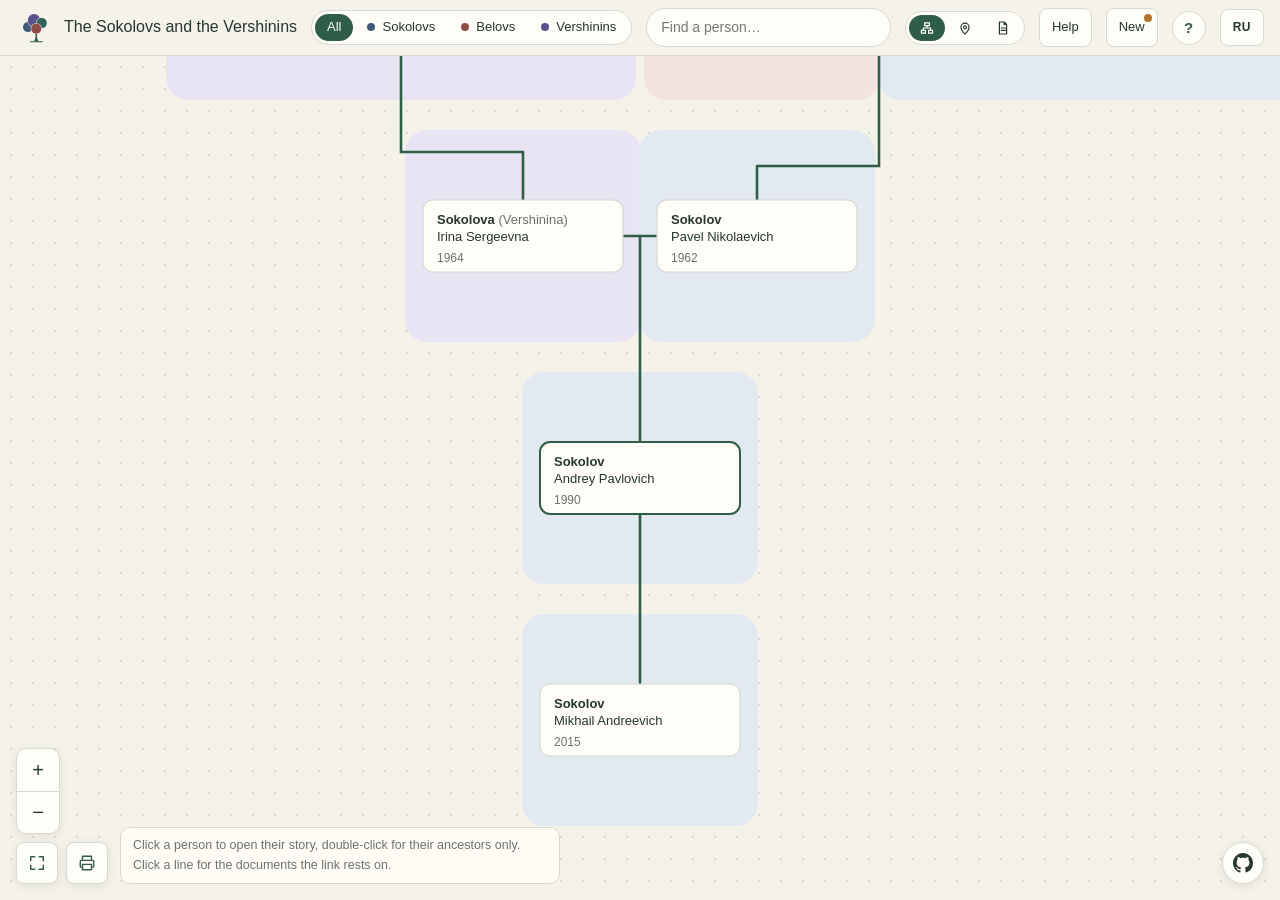
==== commit b97b9503: "Remove the intro video; add a live demo link and GitHub Pages entry The video button showed with no " ====
--- a/app/index.html
+++ b/app/index.html
@@ -30,15 +30,6 @@
   <button class="legend-toggle about-toggle" id="legend-toggle" aria-expanded="false" aria-controls="legend" aria-label="Что здесь есть и как читать линии" title="Что здесь есть и как читать линии">?</button>
   <button class="legend-toggle lang-toggle" id="lang-toggle" hidden></button>
 </header>
-<div class="intro" id="intro" role="dialog" aria-modal="true" aria-labelledby="intro-title" hidden>
-  <div class="intro-box">
-    <button class="intro-close" id="intro-close" aria-label="Скрыть видео">×</button>
-    <h2 id="intro-title">Как пользоваться сайтом</h2>
-    <p>Видео на полторы минуты. Потом его всегда можно найти под «?» вверху справа.</p>
-    <video id="intro-video" controls playsinline preload="none"></video>
-    <div class="intro-foot"><button id="intro-hide">Скрыть</button></div>
-  </div>
-</div>
 <div class="me-ask" id="me-ask" role="alertdialog" aria-labelledby="me-ask-text" hidden><p id="me-ask-text"></p><div><button id="me-no">Нет</button><button id="me-yes">Да</button></div></div>
 <main id="stage">
   <svg id="tree" role="application" aria-label="Семейное древо. Перетаскивайте для перемещения, колесо или щипок — масштаб. Нажмите на человека или линию.">
@@ -52,7 +43,6 @@
     <button class="legend-close" id="legend-close" aria-label="Закрыть">×</button>
     <h2 id="about-title">Семейное древо</h2>
     <p class="about-lead" id="about-lead"></p>
-    <button class="intro-open" id="intro-open"><svg viewBox="0 0 20 20" width="16" height="16" fill="currentColor" aria-hidden="true"><path d="M6 4.5v11l9-5.5z"/></svg>Видео: как пользоваться сайтом</button>
     <ul class="about-list" id="about-list"></ul>
     <h3>Насколько надёжна связь</h3>
     <div id="legend-rows"></div>
--- a/app/style.css
+++ b/app/style.css
@@ -72,16 +72,6 @@
 .me-pill .short{display:inline}
 .me-ask{position:fixed;top:calc(var(--bar) + 8px);left:16px;z-index:30;max-width:calc(100% - 32px);background:var(--panel);border:1px solid var(--line);border-radius:14px;padding:14px 16px;box-shadow:0 12px 32px rgba(37,55,47,.18);font-size:14px}
 .me-ask[hidden]{display:none}
-/* The video about the site: once for every new reader, again from «?» */
-.intro{position:fixed;inset:0;z-index:60;display:flex;align-items:center;justify-content:center;padding:16px;background:rgba(37,55,47,.38)}
-.intro[hidden]{display:none}
-.intro-box{position:relative;width:min(820px,100%);max-height:100%;overflow:auto;background:var(--panel);border:1px solid var(--line);border-radius:16px;padding:18px 18px 14px;box-shadow:0 18px 48px rgba(37,55,47,.25)}
-.intro h2{font-size:22px;margin:0 36px 4px 0}
-.intro p{font-size:13.5px;color:var(--muted);margin:0 0 12px}
-.intro video{display:block;width:100%;aspect-ratio:16/9;border-radius:10px;background:var(--soft)}
-.intro-close{position:absolute;top:10px;right:10px;border:0;background:none;font-size:22px;line-height:1;padding:4px 8px}
-.intro-foot{display:flex;justify-content:flex-end;margin-top:12px}
-.intro-open{display:inline-flex;align-items:center;gap:8px;margin:2px 0 4px;font-size:13px;color:var(--forest)}
 .me-ask p{margin:0 0 12px}
 .me-ask div{display:flex;gap:8px;justify-content:flex-end}
 .me-ask button{min-width:64px}
@@ -609,7 +599,7 @@
 /* Print: the tree on A3 without the header, the card and the buttons, its lines thin; or the booklet on A4 */
 @media print{
   html,body{height:auto;overflow:visible;background:#fff}
-  .bar,#panel,.panel-resize,.zoom,.hint,#legend,.focusbar,#viewer,.me-ask,.intro,.modes,.today-line,.page-head,.docs-jump{display:none!important}
+  .bar,#panel,.panel-resize,.zoom,.hint,#legend,.focusbar,#viewer,.me-ask,.modes,.today-line,.page-head,.docs-jump{display:none!important}
   body.printing-tree .page{display:none!important}
   body.printing-tree #stage{position:static;inset:auto;display:flex;flex-direction:column}
   body.printing-tree .print-head{order:-1}
@@ -743,3 +733,12 @@
 .lang-toggle{font-size:12px;font-weight:600;letter-spacing:.04em;min-width:36px}
 .legend-source{margin:14px 0 0;font-size:13px}
 .legend-source a{color:var(--muted,inherit)}
+/* The link to the source code: a round button in the bottom right corner of the tree, like the zoom buttons.
+   On a wide screen «On this day» stands left of it; with a card open it moves along with the card's edge. */
+.gh-float{position:absolute;right:16px;bottom:calc(16px + env(safe-area-inset-bottom));z-index:5;width:42px;height:42px;display:flex;align-items:center;justify-content:center;border:1px solid var(--line);border-radius:50%;background:var(--panel);color:var(--ink);box-shadow:0 2px 8px rgba(37,55,47,.1);text-decoration:none}
+.gh-float:hover{background:var(--soft);color:var(--forest)}
+body.page-open .gh-float{display:none}
+@media (min-width:1180px){#stage:has(.gh-float) .today-line{right:68px}}
+@media (min-width:761px){body.panel-open .gh-float{right:calc(var(--panel-w) + 16px)}}
+@media (max-width:760px){body.panel-open .gh-float{display:none}#stage:has(.gh-float) .hint{right:66px}}
+@media print{.gh-float{display:none!important}}
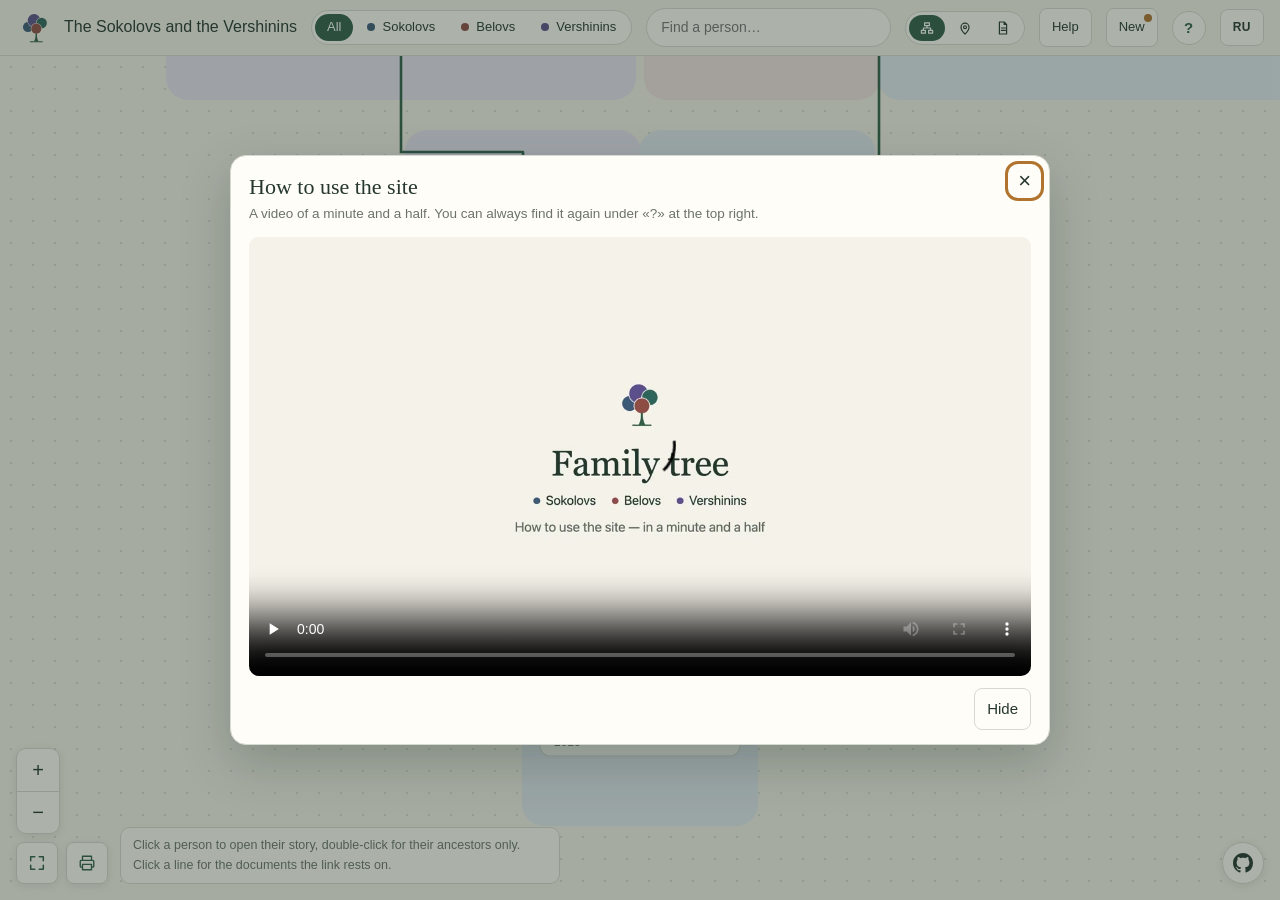
==== commit dc90d45f: "Video about the site in English and Russian, shown at the first visit scripts/promo records the demo" ====
--- a/app/index.html
+++ b/app/index.html
@@ -30,6 +30,15 @@
   <button class="legend-toggle about-toggle" id="legend-toggle" aria-expanded="false" aria-controls="legend" aria-label="Что здесь есть и как читать линии" title="Что здесь есть и как читать линии">?</button>
   <button class="legend-toggle lang-toggle" id="lang-toggle" hidden></button>
 </header>
+<div class="intro" id="intro" role="dialog" aria-modal="true" aria-labelledby="intro-title" hidden>
+  <div class="intro-box">
+    <button class="intro-close" id="intro-close" aria-label="Скрыть видео">×</button>
+    <h2 id="intro-title">Как пользоваться сайтом</h2>
+    <p>Видео на полторы минуты. Потом его всегда можно найти под «?» вверху справа.</p>
+    <video id="intro-video" controls playsinline preload="none"></video>
+    <div class="intro-foot"><button id="intro-hide">Скрыть</button></div>
+  </div>
+</div>
 <div class="me-ask" id="me-ask" role="alertdialog" aria-labelledby="me-ask-text" hidden><p id="me-ask-text"></p><div><button id="me-no">Нет</button><button id="me-yes">Да</button></div></div>
 <main id="stage">
   <svg id="tree" role="application" aria-label="Семейное древо. Перетаскивайте для перемещения, колесо или щипок — масштаб. Нажмите на человека или линию.">
@@ -43,6 +52,7 @@
     <button class="legend-close" id="legend-close" aria-label="Закрыть">×</button>
     <h2 id="about-title">Семейное древо</h2>
     <p class="about-lead" id="about-lead"></p>
+    <button class="intro-open" id="intro-open"><svg viewBox="0 0 20 20" width="16" height="16" fill="currentColor" aria-hidden="true"><path d="M6 4.5v11l9-5.5z"/></svg>Видео: как пользоваться сайтом</button>
     <ul class="about-list" id="about-list"></ul>
     <h3>Насколько надёжна связь</h3>
     <div id="legend-rows"></div>
--- a/app/style.css
+++ b/app/style.css
@@ -70,6 +70,17 @@
 /* The plate always says the first name only; the full name is in its tooltip */
 .me-pill .long{display:none}
 .me-pill .short{display:inline}
+/* The video about the site: once for every new reader, again from «?» */
+.intro{position:fixed;inset:0;z-index:60;display:flex;align-items:center;justify-content:center;padding:16px;background:rgba(37,55,47,.38)}
+.intro[hidden]{display:none}
+.intro-box{position:relative;width:min(820px,100%);max-height:100%;overflow:auto;background:var(--panel);border:1px solid var(--line);border-radius:16px;padding:18px 18px 14px;box-shadow:0 18px 48px rgba(37,55,47,.25)}
+.intro h2{font-size:22px;margin:0 36px 4px 0}
+.intro p{font-size:13.5px;color:var(--muted);margin:0 0 12px}
+.intro video{display:block;width:100%;aspect-ratio:16/9;border-radius:10px;background:var(--soft)}
+.intro-close{position:absolute;top:10px;right:10px;border:0;background:none;font-size:22px;line-height:1;padding:4px 8px}
+.intro-foot{display:flex;justify-content:flex-end;margin-top:12px}
+.intro-open{display:inline-flex;align-items:center;gap:8px;margin:2px 0 4px;font-size:13px;color:var(--forest)}
+.intro-open[hidden]{display:none}
 .me-ask{position:fixed;top:calc(var(--bar) + 8px);left:16px;z-index:30;max-width:calc(100% - 32px);background:var(--panel);border:1px solid var(--line);border-radius:14px;padding:14px 16px;box-shadow:0 12px 32px rgba(37,55,47,.18);font-size:14px}
 .me-ask[hidden]{display:none}
 .me-ask p{margin:0 0 12px}
@@ -599,7 +610,7 @@
 /* Print: the tree on A3 without the header, the card and the buttons, its lines thin; or the booklet on A4 */
 @media print{
   html,body{height:auto;overflow:visible;background:#fff}
-  .bar,#panel,.panel-resize,.zoom,.hint,#legend,.focusbar,#viewer,.me-ask,.modes,.today-line,.page-head,.docs-jump{display:none!important}
+  .bar,#panel,.panel-resize,.zoom,.hint,#legend,.focusbar,#viewer,.me-ask,.intro,.modes,.today-line,.page-head,.docs-jump{display:none!important}
   body.printing-tree .page{display:none!important}
   body.printing-tree #stage{position:static;inset:auto;display:flex;flex-direction:column}
   body.printing-tree .print-head{order:-1}
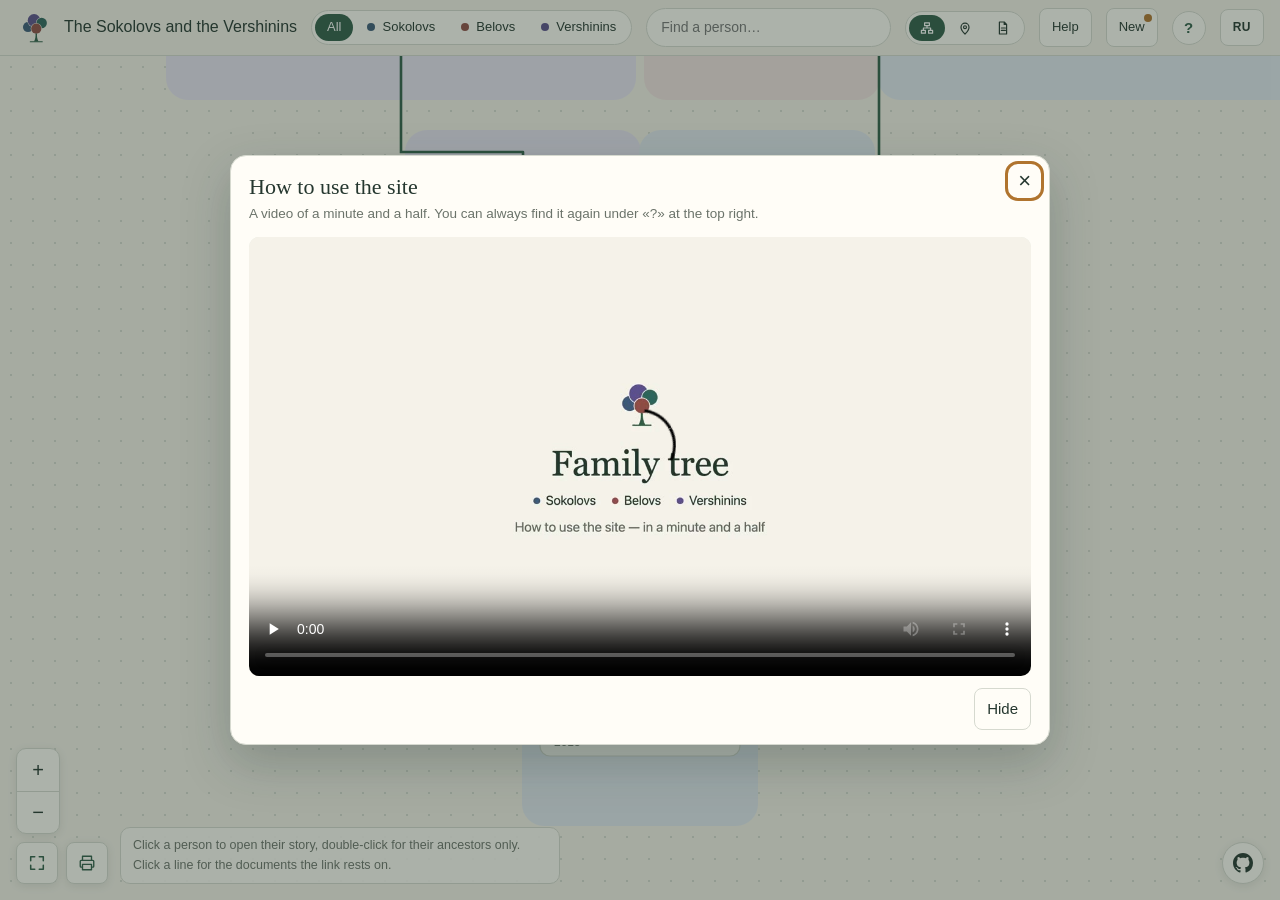
==== commit 21fb1b5e: "The videos get the original music; page files carry a version mark scripts/promo/music.m4a is the tr" ====
--- a/app/index.html
+++ b/app/index.html
@@ -14,7 +14,7 @@
   <meta name="apple-mobile-web-app-capable" content="yes">
   <meta name="mobile-web-app-capable" content="yes">
   <meta name="apple-mobile-web-app-status-bar-style" content="default">
-  <link rel="stylesheet" href="style.css">
+  <link rel="stylesheet" href="style.css?v=88c6ac653a">
 </head>
 <body>
 <header class="bar">
@@ -100,6 +100,6 @@
   <button class="viewer-doc next" id="viewer-doc-next" aria-label="Следующий документ" hidden><svg viewBox="0 0 20 20" width="22" height="22" fill="none" stroke="currentColor" stroke-width="2" stroke-linecap="round" stroke-linejoin="round" aria-hidden="true"><path d="M7.5 4l6 6-6 6"/></svg></button>
   <div class="viewer-foot" id="viewer-foot"></div>
 </div>
-<script src="vendor/dagre.min.js"></script><script src="data.js"></script><script src="app.js"></script>
+<script src="vendor/dagre.min.js?v=2cde82baf0"></script><script src="data.js?v=f4ef68a3ac"></script><script src="app.js?v=babf4e7690"></script>
 </body>
 </html>
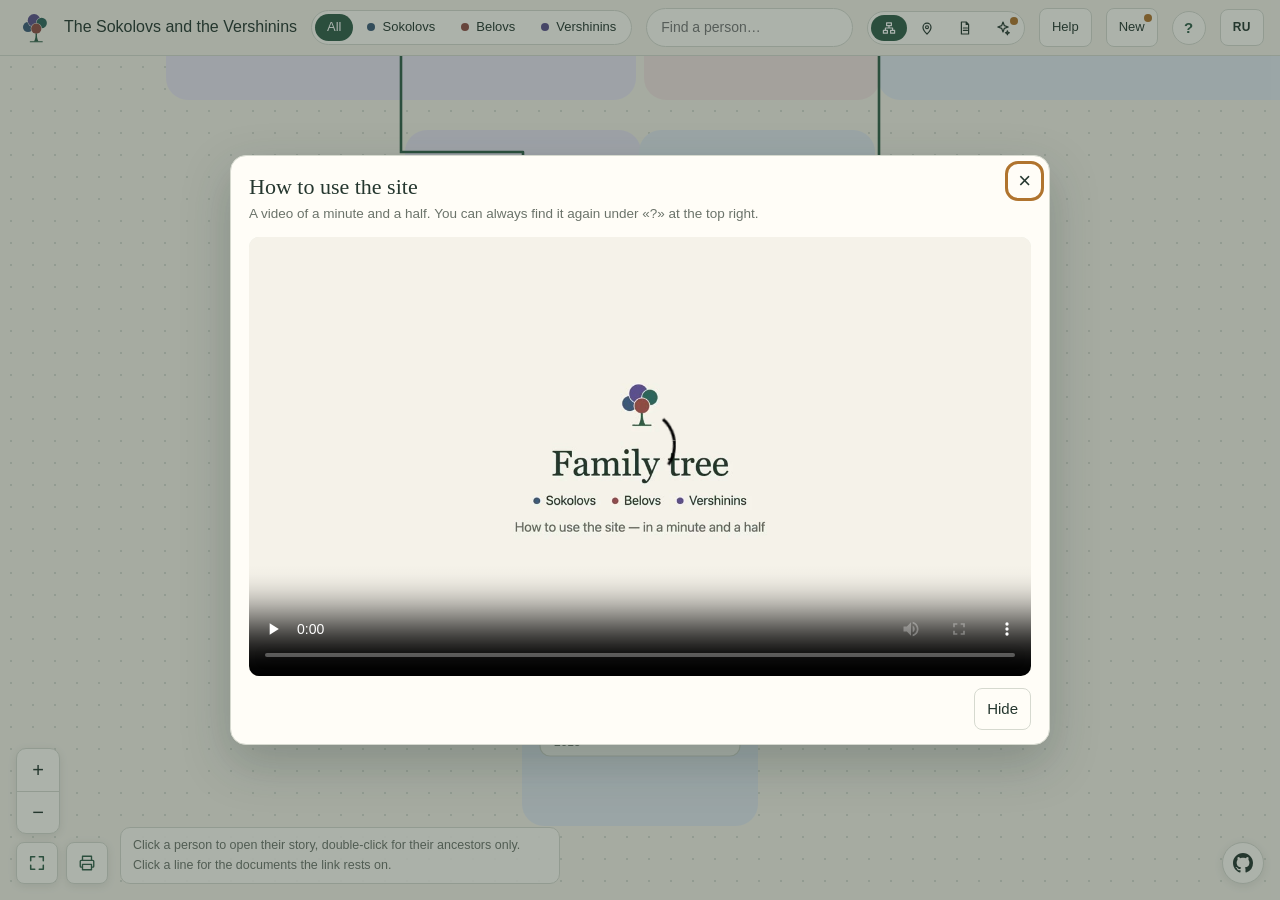
==== commit 0eabe55c: "Finds page, «new» dots, header and map fixes from the family site - Finds: a fourth mode with the mo" ====
--- a/app/index.html
+++ b/app/index.html
@@ -14,7 +14,7 @@
   <meta name="apple-mobile-web-app-capable" content="yes">
   <meta name="mobile-web-app-capable" content="yes">
   <meta name="apple-mobile-web-app-status-bar-style" content="default">
-  <link rel="stylesheet" href="style.css?v=88c6ac653a">
+  <link rel="stylesheet" href="style.css?v=a00685e090">
 </head>
 <body>
 <header class="bar">
@@ -24,7 +24,7 @@
     <input type="search" id="search" placeholder="Найти человека…" autocomplete="off" aria-label="Найти человека" aria-controls="results">
     <div id="results" role="listbox" hidden></div>
   </div>
-  <nav class="modes" id="modes" aria-label="Режим"><button data-mode="tree" aria-pressed="true" title="Древо" aria-label="Древо"><svg viewBox="0 0 20 20" width="16" height="16" fill="none" stroke="currentColor" stroke-width="1.5" stroke-linejoin="round" stroke-linecap="round" aria-hidden="true"><path d="M7 3.5h6v3.5H7zM3 13h5v3.5H3zM12 13h5v3.5h-5zM10 7v3M5.5 13v-3h9v3"/></svg><span class="long">Древо</span></button><button data-mode="map" aria-pressed="false" title="Карта" aria-label="Карта"><svg viewBox="0 0 20 20" width="16" height="16" fill="none" stroke="currentColor" stroke-width="1.5" stroke-linejoin="round" stroke-linecap="round" aria-hidden="true"><path d="M10 17.5s-5-4.6-5-8.5a5 5 0 0 1 10 0c0 3.9-5 8.5-5 8.5z"/><circle cx="10" cy="9" r="1.8"/></svg><span class="long">Карта</span></button><button data-mode="docs" aria-pressed="false" title="Документы" aria-label="Документы"><svg viewBox="0 0 20 20" width="16" height="16" fill="none" stroke="currentColor" stroke-width="1.5" stroke-linejoin="round" stroke-linecap="round" aria-hidden="true"><path d="M5.5 2.5h6l3 3v12h-9zM11.5 2.5v3h3M8 10h5M8 13h5"/></svg><span class="long">Документы</span></button></nav>
+  <nav class="modes" id="modes" aria-label="Режим"><button data-mode="tree" aria-pressed="true" title="Древо" aria-label="Древо"><svg viewBox="0 0 20 20" width="16" height="16" fill="none" stroke="currentColor" stroke-width="1.5" stroke-linejoin="round" stroke-linecap="round" aria-hidden="true"><path d="M7 3.5h6v3.5H7zM3 13h5v3.5H3zM12 13h5v3.5h-5zM10 7v3M5.5 13v-3h9v3"/></svg><span class="long">Древо</span></button><button data-mode="map" aria-pressed="false" title="Карта" aria-label="Карта"><svg viewBox="0 0 20 20" width="16" height="16" fill="none" stroke="currentColor" stroke-width="1.5" stroke-linejoin="round" stroke-linecap="round" aria-hidden="true"><path d="M10 17.5s-5-4.6-5-8.5a5 5 0 0 1 10 0c0 3.9-5 8.5-5 8.5z"/><circle cx="10" cy="9" r="1.8"/></svg><span class="long">Карта</span></button><button data-mode="docs" aria-pressed="false" title="Документы" aria-label="Документы"><svg viewBox="0 0 20 20" width="16" height="16" fill="none" stroke="currentColor" stroke-width="1.5" stroke-linejoin="round" stroke-linecap="round" aria-hidden="true"><path d="M5.5 2.5h6l3 3v12h-9zM11.5 2.5v3h3M8 10h5M8 13h5"/></svg><span class="long">Документы</span></button><button data-mode="finds" aria-pressed="false" title="Находки" aria-label="Находки"><svg viewBox="0 0 20 20" width="16" height="16" fill="none" stroke="currentColor" stroke-width="1.5" stroke-linejoin="round" stroke-linecap="round" aria-hidden="true"><path d="M10 2.5l1.7 4.6 4.8 1.6-4.8 1.7L10 15l-1.7-4.6-4.8-1.7 4.8-1.6zM15.5 13.5l.7 1.8 1.8.7-1.8.7-.7 1.8-.7-1.8-1.8-.7 1.8-.7z"/></svg><span class="long">Находки</span></button></nav>
   <button class="legend-toggle help-toggle" id="help-toggle" aria-controls="panel" aria-label="Помочь дополнить"><span class="long">Помочь дополнить</span><span class="short">Помочь</span></button>
   <button class="legend-toggle news-toggle" id="news-toggle" aria-controls="panel" aria-label="Что нового"><span class="long">Что нового</span><span class="short">Новое</span></button>
   <button class="legend-toggle about-toggle" id="legend-toggle" aria-expanded="false" aria-controls="legend" aria-label="Что здесь есть и как читать линии" title="Что здесь есть и как читать линии">?</button>
@@ -76,13 +76,17 @@
     <div class="page-head"><h2>В этот день</h2><button class="page-close" id="days-close" aria-label="Закрыть, вернуться к древу">К древу ×</button></div>
     <div class="days-body" id="days-body"></div>
   </section>
+  <section class="page finds-page" id="finds-page" aria-label="Находки" hidden>
+    <div class="page-head"><h2>Находки</h2><nav class="finds-filter" id="finds-filter" aria-label="Ветка семьи"></nav><button class="page-close" id="finds-close" aria-label="Закрыть находки, вернуться к древу">К древу ×</button></div>
+    <div class="finds-body" id="finds-body"></div>
+  </section>
   <div class="print-head" id="print-head" aria-hidden="true"></div>
   <div class="print-legend" id="print-legend" aria-hidden="true"></div>
   <button class="today-line" id="today-line" hidden></button>
   <p class="hint" id="hint">Нажмите на человека — откроется его история, двойной клик — только его предки. Нажмите на линию — документы, на которых держится связь.</p>
 </main>
 <div class="panel-resize" id="panel-resize" role="separator" aria-orientation="vertical" aria-label="Ширина карточки: потяните; двойной клик — обычная ширина" title="Потяните, чтобы сделать карточку шире или уже. Двойной клик — обычная ширина" tabindex="0"></div>
-<nav class="modes modes-foot" id="modes-foot" aria-label="Режим"><button data-mode="tree" aria-pressed="true" title="Древо" aria-label="Древо"><svg viewBox="0 0 20 20" width="16" height="16" fill="none" stroke="currentColor" stroke-width="1.5" stroke-linejoin="round" stroke-linecap="round" aria-hidden="true"><path d="M7 3.5h6v3.5H7zM3 13h5v3.5H3zM12 13h5v3.5h-5zM10 7v3M5.5 13v-3h9v3"/></svg><span class="long">Древо</span></button><button data-mode="map" aria-pressed="false" title="Карта" aria-label="Карта"><svg viewBox="0 0 20 20" width="16" height="16" fill="none" stroke="currentColor" stroke-width="1.5" stroke-linejoin="round" stroke-linecap="round" aria-hidden="true"><path d="M10 17.5s-5-4.6-5-8.5a5 5 0 0 1 10 0c0 3.9-5 8.5-5 8.5z"/><circle cx="10" cy="9" r="1.8"/></svg><span class="long">Карта</span></button><button data-mode="docs" aria-pressed="false" title="Документы" aria-label="Документы"><svg viewBox="0 0 20 20" width="16" height="16" fill="none" stroke="currentColor" stroke-width="1.5" stroke-linejoin="round" stroke-linecap="round" aria-hidden="true"><path d="M5.5 2.5h6l3 3v12h-9zM11.5 2.5v3h3M8 10h5M8 13h5"/></svg><span class="long">Документы</span></button></nav>
+<nav class="modes modes-foot" id="modes-foot" aria-label="Режим"><button data-mode="tree" aria-pressed="true" title="Древо" aria-label="Древо"><svg viewBox="0 0 20 20" width="16" height="16" fill="none" stroke="currentColor" stroke-width="1.5" stroke-linejoin="round" stroke-linecap="round" aria-hidden="true"><path d="M7 3.5h6v3.5H7zM3 13h5v3.5H3zM12 13h5v3.5h-5zM10 7v3M5.5 13v-3h9v3"/></svg><span class="long">Древо</span></button><button data-mode="map" aria-pressed="false" title="Карта" aria-label="Карта"><svg viewBox="0 0 20 20" width="16" height="16" fill="none" stroke="currentColor" stroke-width="1.5" stroke-linejoin="round" stroke-linecap="round" aria-hidden="true"><path d="M10 17.5s-5-4.6-5-8.5a5 5 0 0 1 10 0c0 3.9-5 8.5-5 8.5z"/><circle cx="10" cy="9" r="1.8"/></svg><span class="long">Карта</span></button><button data-mode="docs" aria-pressed="false" title="Документы" aria-label="Документы"><svg viewBox="0 0 20 20" width="16" height="16" fill="none" stroke="currentColor" stroke-width="1.5" stroke-linejoin="round" stroke-linecap="round" aria-hidden="true"><path d="M5.5 2.5h6l3 3v12h-9zM11.5 2.5v3h3M8 10h5M8 13h5"/></svg><span class="long">Документы</span></button><button data-mode="finds" aria-pressed="false" title="Находки" aria-label="Находки"><svg viewBox="0 0 20 20" width="16" height="16" fill="none" stroke="currentColor" stroke-width="1.5" stroke-linejoin="round" stroke-linecap="round" aria-hidden="true"><path d="M10 2.5l1.7 4.6 4.8 1.6-4.8 1.7L10 15l-1.7-4.6-4.8-1.7 4.8-1.6zM15.5 13.5l.7 1.8 1.8.7-1.8.7-.7 1.8-.7-1.8-1.8-.7 1.8-.7z"/></svg><span class="long">Находки</span></button></nav>
 <aside id="panel" aria-label="Карточка" tabindex="-1" data-state="closed">
   <div class="panel-top">
     <button class="grip" id="grip" aria-label="Развернуть или свернуть карточку"><span></span></button>
@@ -100,6 +104,6 @@
   <button class="viewer-doc next" id="viewer-doc-next" aria-label="Следующий документ" hidden><svg viewBox="0 0 20 20" width="22" height="22" fill="none" stroke="currentColor" stroke-width="2" stroke-linecap="round" stroke-linejoin="round" aria-hidden="true"><path d="M7.5 4l6 6-6 6"/></svg></button>
   <div class="viewer-foot" id="viewer-foot"></div>
 </div>
-<script src="vendor/dagre.min.js?v=2cde82baf0"></script><script src="data.js?v=f4ef68a3ac"></script><script src="app.js?v=babf4e7690"></script>
+<script src="vendor/dagre.min.js?v=2cde82baf0"></script><script src="data.js?v=e35ac5df6c"></script><script src="app.js?v=556c8eaa85"></script>
 </body>
 </html>
--- a/app/style.css
+++ b/app/style.css
@@ -126,6 +126,11 @@
 .node.on-path rect.card{stroke:var(--forest);stroke-width:2}
 
 .node.saint rect.card{fill:#fbf4e0;stroke:#b8913a;stroke-width:1.8}
+/* A story new or rewritten since the reader's last look: a dot in the card's corner; in the open card, a word. */
+.node .new-dot{fill:var(--amber);stroke:var(--panel);stroke-width:2;pointer-events:none}
+.story-new{color:var(--amber);font:500 13px/1 system-ui,-apple-system,sans-serif;margin-left:8px;vertical-align:middle;letter-spacing:0;text-transform:none}
+.story-new::before{content:"";display:inline-block;width:8px;height:8px;border-radius:50%;background:var(--amber);margin-right:5px;vertical-align:middle}
+@media print{.node .new-dot{display:none}}
 .node.saint.selected rect.card{fill:#f6ecd0;stroke:#9a7426;stroke-width:2.6}
 .cross circle{fill:#fbf4e0;stroke:#b8913a;stroke-width:1.8}
 .cross path,.saint-plate path,.legend-cross path{fill:none;stroke:#a8822f;stroke-width:1.8;stroke-linecap:round}
@@ -474,6 +479,10 @@
 .page{position:absolute;inset:0;z-index:6;background:var(--paper);display:flex;flex-direction:column}
 .page[hidden]{display:none}
 body.page-open .hint,body.page-open .zoom,body.page-open .focusbar{display:none}
+/* The branches (and the reader's plate) steer only the tree: on a page they step aside, and a header that wraps
+   them onto a second row goes back to one row. */
+body.page-open .groups{display:none}
+@media (max-width:1179px){body.page-open{--bar:58px}}
 .page-head{display:flex;align-items:center;gap:12px;padding:10px 16px;border-bottom:1px solid var(--line);flex:none}
 .page-head h2{font-size:20px}
 .page-head .page-close{margin-left:auto;font-size:13px}
@@ -701,7 +710,7 @@
 .modes svg{flex:none}
 /* On a laptop the switch shows its signs only (the name is in the tooltip), and «Что нового» its short form */
 @media (min-width:761px) and (max-width:1439px){.news-toggle .long{display:none}.news-toggle .short{display:inline}}
-@media (min-width:761px) and (max-width:1599px){.bar .modes .long{display:none}.bar .modes button{padding:5px 10px}}
+@media (min-width:761px) and (max-width:1799px){.bar .modes .long{display:none}.bar .modes button{padding:5px 10px}}
 .modes button:hover{background:var(--soft)}
 .modes button[aria-pressed=true]{background:var(--forest);color:#fff}
 /* «В этот день»: a quiet line at the foot of the tree */
@@ -753,3 +762,91 @@
 @media (min-width:761px){body.panel-open .gh-float{right:calc(var(--panel-w) + 16px)}}
 @media (max-width:760px){body.panel-open .gh-float{display:none}#stage:has(.gh-float) .hint{right:66px}}
 @media print{.gh-float{display:none!important}}
+
+/* «Находки» (Finds): a ribbon of years, then one find after another; a find opens in place, its scan beside it */
+.finds-filter{display:flex;gap:2px;padding:3px;border:1px solid var(--line);border-radius:999px;background:var(--panel);overflow-x:auto;scrollbar-width:none;min-width:0}
+.finds-filter::-webkit-scrollbar{display:none}
+.finds-filter button{display:inline-flex;align-items:center;gap:6px;border:0;border-radius:999px;padding:4px 11px;font-size:13px;background:none;white-space:nowrap}
+.finds-filter button small{color:var(--muted);font-size:11.5px}
+.finds-filter button i{width:8px;height:8px;border-radius:50%;flex:none}
+.finds-filter button[aria-pressed=true]{background:var(--forest);color:#fff}
+.finds-filter button[aria-pressed=true] small{color:#dfe9e2}
+.finds-body{flex:1;overflow:auto;padding:0 16px 60px}
+.finds{max-width:860px;margin:0 auto}
+.finds-cover{padding:30px 0 6px}
+.finds-cover h1{font-size:40px;margin:2px 0 10px;letter-spacing:-.3px}
+.finds-cover p:not(.eyebrow){font-family:var(--serif);font-size:17px;line-height:1.55;margin:0 0 10px;max-width:640px}
+.finds-cover p.finds-me{font-family:var(--sans);font-size:13.5px;color:var(--muted);background:var(--panel);border:1px dashed var(--line);border-radius:10px;padding:9px 12px}
+.finds-order{display:inline-flex;gap:2px;padding:3px;border:1px solid var(--line);border-radius:999px;background:var(--panel);margin:2px 0 6px}
+.finds-order button{border:0;border-radius:999px;padding:4px 12px;font-size:13px;background:none}
+.finds-order button[aria-pressed=true]{background:var(--forest);color:#fff}
+.ribbon{position:relative;margin:18px 0 10px;border-bottom:1px solid var(--line)}
+.ribbon-bar{position:absolute;height:10px;min-width:10px;padding:0;border:0;border-radius:5px;opacity:.55;transition:opacity .15s,transform .15s}
+.ribbon-bar:hover,.ribbon-bar.on{opacity:1;transform:scaleY(1.3)}
+.ribbon-ticks{position:absolute;left:0;right:0;bottom:-20px;height:18px}
+.ribbon-ticks span{position:absolute;transform:translateX(-50%);font-size:11px;color:var(--muted);font-variant-numeric:tabular-nums}
+.ribbon-ticks span:first-child{transform:none}
+.ribbon-ticks span:last-child{transform:translateX(-100%)}
+.find{display:grid;grid-template-columns:76px minmax(0,1fr) 190px;gap:0 22px;padding:26px 0;border-top:1px solid var(--line);scroll-margin-top:8px}
+.ribbon + .find{margin-top:30px}
+.find-years{font-family:var(--serif);color:var(--find-ink);text-align:right;padding-top:2px}
+.find-years b{display:block;font-weight:400;font-size:30px;line-height:1}
+.find-years span{display:block;font-size:14px;color:var(--muted);margin-top:4px}
+.find-years span::before{content:"— "}
+.find-where{font-size:11px;letter-spacing:1.2px;text-transform:uppercase;color:var(--find-ink);margin:0 0 6px;font-weight:600}
+.find h3{font-size:24px;margin:0 0 8px}
+.find-title{all:unset;cursor:pointer;font:inherit;color:var(--ink)}
+.find-title:hover{color:var(--find-ink)}
+/* Not read yet: a dot after the title; read before and rewritten since — the dot and «updated». */
+.find-last{white-space:nowrap}
+.find-new{display:inline-block;width:9px;height:9px;border-radius:50%;background:var(--amber);margin-left:10px;vertical-align:.1em}
+.find-new:not(:empty){width:auto;height:auto;border-radius:0;background:none;color:var(--amber);font:500 13px/1 system-ui,-apple-system,sans-serif;vertical-align:.1em}
+.find-new:not(:empty)::before{content:"";display:inline-block;width:8px;height:8px;border-radius:50%;background:var(--amber);margin-right:5px;vertical-align:middle}
+.modes button[data-mode=finds]{position:relative}
+.modes button.unread::after{content:"";position:absolute;top:2px;right:3px;width:8px;height:8px;border-radius:50%;background:var(--amber);box-shadow:0 0 0 2px var(--panel)}
+.find-title:focus-visible{outline:3px solid var(--amber);outline-offset:2px;border-radius:3px}
+.find-lead{font-family:var(--serif);font-size:16.5px;line-height:1.5;color:#3d4c44;margin:0 0 12px}
+.find-full{font-family:var(--serif);font-size:16px;line-height:1.62;border-left:3px solid var(--find-ink);padding:2px 0 2px 16px;margin:4px 0 14px}
+.find-full p{margin:0 0 12px}
+.find-full .ref{font-family:var(--sans)}
+.find-weak{font-family:var(--sans);font-size:13.5px;line-height:1.5;color:var(--muted);background:#f6ead9;border-radius:8px;padding:8px 11px}
+.find-weak b{color:#87561f;font-weight:600}
+.find-people{display:flex;flex-wrap:wrap;gap:6px;margin:0}
+.find-person{display:inline-flex;align-items:flex-start;gap:7px;text-align:left;border-radius:10px;padding:5px 10px;font-size:13px;line-height:1.3;max-width:100%}
+.find-person i{width:8px;height:8px;border-radius:50%;flex:none;margin-top:5px}
+.find-person small{display:block;color:var(--forest);font-size:11.5px}
+.find-foot{display:flex;flex-wrap:wrap;gap:8px;margin:0 0 14px}
+/* Quiet, so twenty of them do not outshout the text: the find's ink on white, a pill as large as before. */
+.find-more{font-size:14px;font-weight:600;color:var(--find-ink);background:var(--panel);border-color:var(--line);border-radius:999px;padding:8px 18px}
+.find-more::after{content:" ↓"}
+.find.open .find-more::after{content:" ↑"}
+.find-more:hover{background:var(--panel);border-color:var(--find-ink)}
+.find-link{font-size:14px;color:var(--muted);border-radius:999px;padding:8px 16px}
+.find-doc{display:flex;flex-direction:column;gap:6px;align-self:start;padding:6px;border-radius:10px;background:var(--panel);text-align:left;transform:rotate(1.2deg);box-shadow:0 6px 18px rgba(37,55,47,.10);transition:transform .2s}
+.find:nth-of-type(even) .find-doc{transform:rotate(-1.2deg)}
+.find-doc:hover{transform:rotate(0) scale(1.02)}
+.find-doc .crop,.find-doc img{display:block;width:100%;border-radius:6px;background-color:#eee8da;background-repeat:no-repeat;max-height:240px;object-fit:cover;object-position:top}
+.find-doc small{font-size:11px;line-height:1.3;color:var(--muted);display:-webkit-box;-webkit-line-clamp:3;-webkit-box-orient:vertical;overflow:hidden}
+@media (max-width:760px){
+  .finds-page .page-head{flex-wrap:wrap;row-gap:8px}
+  .finds-page .page-head h2{order:1;flex:1 1 auto}
+  .finds-page .page-head .page-close{order:2}
+  .finds-page .finds-filter{order:3;flex:1 1 100%}
+  .finds-body{padding:0 12px 40px}
+  .finds-cover{padding-top:18px}
+  .finds-cover h1{font-size:32px}
+  .finds-cover p:not(.eyebrow){font-size:16px}
+  .find{grid-template-columns:minmax(0,1fr);padding:22px 0}
+  .find-years{display:none}
+  .find h3{font-size:21px}
+  .find-doc{order:3;flex-direction:row;align-items:center;transform:none!important;margin-top:4px}
+  .find-doc .crop,.find-doc img{width:92px;max-height:120px;flex:none}
+  .find-full{padding-left:12px}
+}
+@media print{.finds-page{display:none!important}}
+/* Four modes since «Finds»: on the narrowest one-row header the gaps and the mode buttons draw in a little,
+   so the search keeps its room with the reader's plate */
+@media (min-width:1180px) and (max-width:1279px){.bar{gap:10px}.bar .modes button{padding:5px 8px}}
+/* …and on a narrow tablet the name of the site gives way, so the first row (with the EN/RU switch) keeps one line
+   and the search its room; the logo still leads to the start */
+@media (min-width:761px) and (max-width:959px){.brand-text{display:none}}
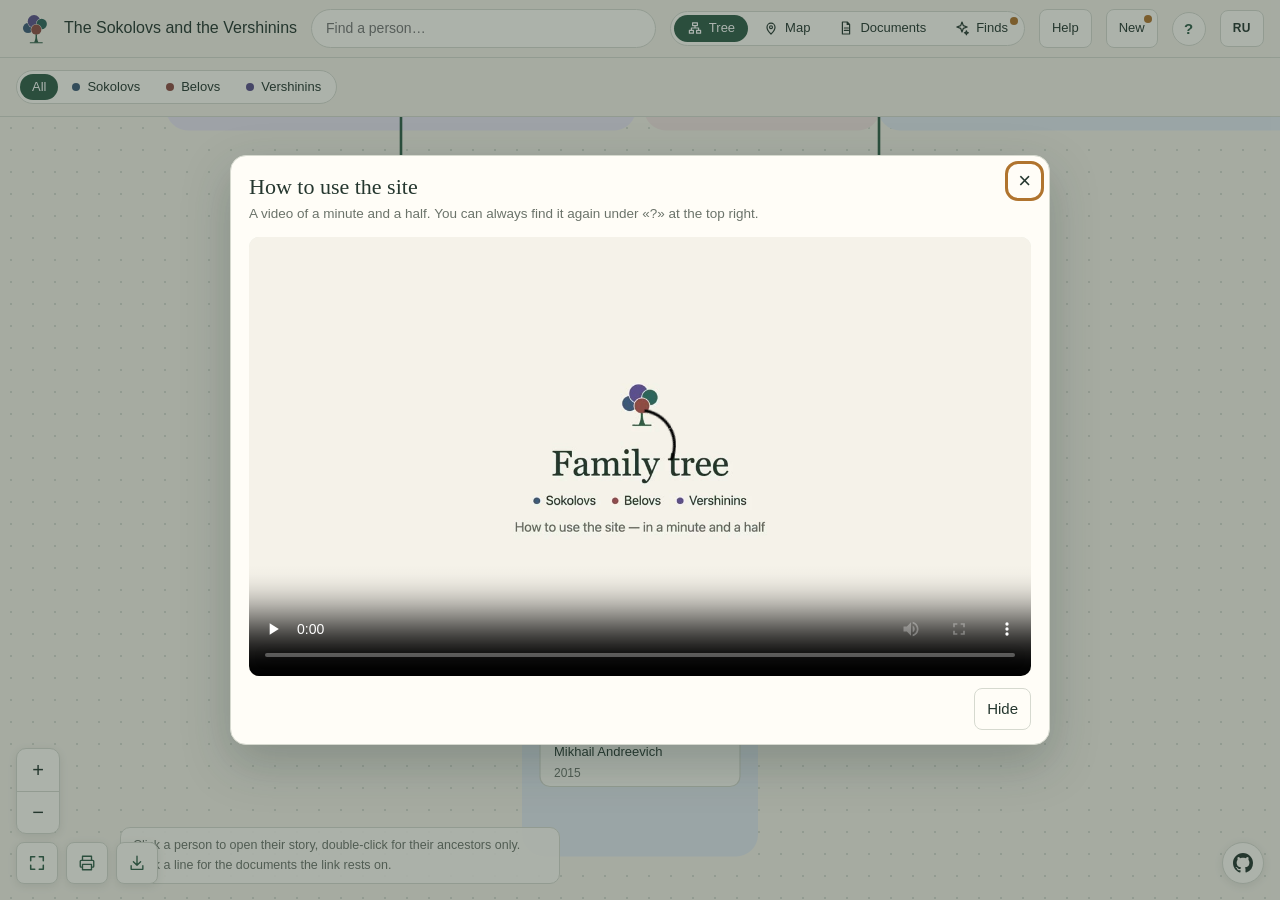
==== commit 7250df94: "Download the tree as a GEDCOM 5.5.1 file A button under the zoom buttons and a link in a person's ca" ====
--- a/app/index.html
+++ b/app/index.html
@@ -46,7 +46,7 @@
   </svg>
   <div class="zoom" aria-label="Масштаб">
     <div class="zoom-pair"><button id="zoom-in" aria-label="Приблизить">+</button><button id="zoom-out" aria-label="Отдалить">−</button></div>
-    <div class="zoom-row"><button id="zoom-fit" aria-label="Вписать всё древо в экран" title="Вписать древо в экран"><svg viewBox="0 0 20 20" width="18" height="18" fill="none" stroke="currentColor" stroke-width="1.7" stroke-linecap="round" stroke-linejoin="round" aria-hidden="true"><path d="M3 7.5V3h4.5M12.5 3H17v4.5M17 12.5V17h-4.5M7.5 17H3v-4.5"/></svg></button><button id="print-toggle" class="print-toggle" aria-label="Напечатать схему на лист A3" title="Напечатать схему"><svg viewBox="0 0 20 20" width="18" height="18" fill="none" stroke="currentColor" stroke-width="1.5" stroke-linejoin="round" aria-hidden="true"><path d="M5 7V2.5h10V7M5 14.5H3.5a1 1 0 0 1-1-1V8a1 1 0 0 1 1-1h13a1 1 0 0 1 1 1v5.5a1 1 0 0 1-1 1H15M5 11.5h10v6H5z"/></svg></button></div>
+    <div class="zoom-row"><button id="zoom-fit" aria-label="Вписать всё древо в экран" title="Вписать древо в экран"><svg viewBox="0 0 20 20" width="18" height="18" fill="none" stroke="currentColor" stroke-width="1.7" stroke-linecap="round" stroke-linejoin="round" aria-hidden="true"><path d="M3 7.5V3h4.5M12.5 3H17v4.5M17 12.5V17h-4.5M7.5 17H3v-4.5"/></svg></button><button id="print-toggle" class="print-toggle" aria-label="Напечатать схему на лист A3" title="Напечатать схему"><svg viewBox="0 0 20 20" width="18" height="18" fill="none" stroke="currentColor" stroke-width="1.5" stroke-linejoin="round" aria-hidden="true"><path d="M5 7V2.5h10V7M5 14.5H3.5a1 1 0 0 1-1-1V8a1 1 0 0 1 1-1h13a1 1 0 0 1 1 1v5.5a1 1 0 0 1-1 1H15M5 11.5h10v6H5z"/></svg></button><button id="export-toggle" class="print-toggle" aria-label="Скачать древо файлом GEDCOM" title="Скачать древо файлом (GEDCOM)"><svg viewBox="0 0 20 20" width="18" height="18" fill="none" stroke="currentColor" stroke-width="1.5" stroke-linejoin="round" stroke-linecap="round" aria-hidden="true"><path d="M10 2.5v10M6 8.5l4 4 4-4M3.5 13v4h13v-4"/></svg></button></div>
   </div>
   <section id="legend" class="legend" hidden aria-label="Что здесь есть и как читать линии">
     <button class="legend-close" id="legend-close" aria-label="Закрыть">×</button>
--- a/app/style.css
+++ b/app/style.css
@@ -393,21 +393,18 @@
 .viewer-foot{padding:10px 14px;padding-bottom:calc(10px + env(safe-area-inset-bottom));background:#252d29;font-size:12.5px;color:#cfd6cf;max-height:30vh;overflow:auto}
 .viewer-foot a{color:#9fd0b3}
 
-/* Narrower screens: the branch switcher takes its own row under the header and scrolls sideways */
-@media (max-width:1179px){
-  :root{--bar:100px}
-  .bar{flex-wrap:wrap;align-content:center;row-gap:8px}
-  .groups{order:10;flex:1 0 100%;gap:6px;padding:0;border:0;border-radius:0;background:none;overflow-x:auto;scrollbar-width:none;touch-action:pan-x}
-  .groups::-webkit-scrollbar{display:none}
-  .groups button{border:1px solid var(--line);background:var(--panel)}
-  .groups button.active{border-color:var(--forest)}
-}
+/* The branch switcher always takes its own row under the header and scrolls sideways; the first row keeps room
+   for the names of the modes */
+:root{--bar-row:58px;--bar-strip:59px;--bar:117px}
+.bar{height:var(--bar-row)}
+/* The strip under the header, as the head of «Находки»: its own line below, the capsule in the middle */
+.bar::before{content:"";position:absolute;left:0;right:0;top:var(--bar-row);height:var(--bar-strip);box-sizing:border-box;background:rgba(245,242,233,.94);border-bottom:1px solid var(--line)}
+.groups{position:absolute;left:16px;top:calc(var(--bar-row) + (var(--bar-strip) - 1px - 35px) / 2);max-width:calc(100% - 32px);overflow-x:auto;scrollbar-width:none;touch-action:pan-x}
+.groups::-webkit-scrollbar{display:none}
+body.page-open .bar::before{display:none}
 
 /* One-row header on a computer: with the reader's plate the name of the site gives way to the search; on a laptop
    the plate and «Помогите заполнить» take their short forms («● Андрей», «Помочь») */
-@media (min-width:1180px) and (max-width:1599px){
-  .bar:has(.me-pill) .brand-text{display:none}
-}
 @media (min-width:1180px) and (max-width:1439px){
   .help-toggle .long,.me-pill .long{display:none}
   .help-toggle .short,.me-pill .short{display:inline}
@@ -415,13 +412,13 @@
 
 /* Phones and narrow tablets: the card becomes a bottom sheet */
 @media (max-width:760px){
-  :root{--bar:94px}
-  .bar{row-gap:6px}
+  :root{--bar-strip:48px;--bar:106px}
+  .groups{left:12px;max-width:calc(100% - 24px);top:calc(var(--bar-row) + (var(--bar-strip) - 1px - 32px) / 2)}
   .groups button{padding:4px 11px;font-size:12.5px}
   .brand-text{display:none}
-  .bar{gap:10px;padding:0 12px}
+  .bar{column-gap:10px;padding:0 12px}
   .legend-toggle{padding:7px 9px;font-size:12.5px}
-  .bar{gap:8px}
+  .bar{column-gap:8px}
   .search input{padding:8px 10px}
   /* Searching, the field takes the row: the three buttons step aside until the search is left */
   .bar:has(.search:focus-within) .legend-toggle,.bar:has(#results:not([hidden])) .legend-toggle{display:none}
@@ -482,7 +479,7 @@
 /* The branches (and the reader's plate) steer only the tree: on a page they step aside, and a header that wraps
    them onto a second row goes back to one row. */
 body.page-open .groups{display:none}
-@media (max-width:1179px){body.page-open{--bar:58px}}
+body.page-open{--bar:58px}
 .page-head{display:flex;align-items:center;gap:12px;padding:10px 16px;border-bottom:1px solid var(--line);flex:none}
 .page-head h2{font-size:20px}
 .page-head .page-close{margin-left:auto;font-size:13px}
@@ -675,6 +672,11 @@
 /* Printing: the printer under the zoom buttons prints the tree; the card's «Печать» prints the card */
 .print-toggle svg,.print-card svg{width:18px;height:18px;fill:none;stroke:currentColor;stroke-width:1.5;stroke-linejoin:round}
 .print-toggle{display:inline-flex;align-items:center;justify-content:center;color:var(--forest)}
+/* «Скачать древо» (GEDCOM): what goes into the file and whether the living get their dates */
+.gedcom-form fieldset{border:0;margin:16px 0 0;padding:0}
+.gedcom-form legend{padding:0;margin:0 0 4px;font-size:12.5px;color:var(--muted)}
+.gedcom-form label{display:flex;gap:8px;align-items:baseline;margin:6px 0;font-size:14.5px;cursor:pointer}
+.gedcom-form .muted{font-size:12.5px;margin:6px 0 0}
 .print-card{display:inline-flex;align-items:center;justify-content:center;border:0;background:none;color:var(--forest);width:34px;height:34px;padding:0;margin-left:auto;border-radius:8px}
 .print-card:hover{background:var(--soft)}
 .print-card svg{display:block}
@@ -710,7 +712,7 @@
 .modes svg{flex:none}
 /* On a laptop the switch shows its signs only (the name is in the tooltip), and «Что нового» its short form */
 @media (min-width:761px) and (max-width:1439px){.news-toggle .long{display:none}.news-toggle .short{display:inline}}
-@media (min-width:761px) and (max-width:1799px){.bar .modes .long{display:none}.bar .modes button{padding:5px 10px}}
+@media (min-width:761px) and (max-width:1099px){.bar .modes .long{display:none}.bar .modes button{padding:5px 10px}}
 .modes button:hover{background:var(--soft)}
 .modes button[aria-pressed=true]{background:var(--forest);color:#fff}
 /* «В этот день»: a quiet line at the foot of the tree */
@@ -766,10 +768,11 @@
 /* «Находки» (Finds): a ribbon of years, then one find after another; a find opens in place, its scan beside it */
 .finds-filter{display:flex;gap:2px;padding:3px;border:1px solid var(--line);border-radius:999px;background:var(--panel);overflow-x:auto;scrollbar-width:none;min-width:0}
 .finds-filter::-webkit-scrollbar{display:none}
-.finds-filter button{display:inline-flex;align-items:center;gap:6px;border:0;border-radius:999px;padding:4px 11px;font-size:13px;background:none;white-space:nowrap}
+.finds-filter button{display:inline-flex;align-items:center;gap:7px;border:0;border-radius:999px;padding:5px 12px;font-size:13px;line-height:1.3;background:none;white-space:nowrap}
 .finds-filter button small{color:var(--muted);font-size:11.5px}
 .finds-filter button i{width:8px;height:8px;border-radius:50%;flex:none}
 .finds-filter button[aria-pressed=true]{background:var(--forest);color:#fff}
+.finds-filter button[aria-pressed=true] i{box-shadow:0 0 0 1.5px #fff}
 .finds-filter button[aria-pressed=true] small{color:#dfe9e2}
 .finds-body{flex:1;overflow:auto;padding:0 16px 60px}
 .finds{max-width:860px;margin:0 auto}
@@ -846,7 +849,7 @@
 @media print{.finds-page{display:none!important}}
 /* Four modes since «Finds»: on the narrowest one-row header the gaps and the mode buttons draw in a little,
    so the search keeps its room with the reader's plate */
-@media (min-width:1180px) and (max-width:1279px){.bar{gap:10px}.bar .modes button{padding:5px 8px}}
+@media (min-width:1180px) and (max-width:1279px){.bar{column-gap:10px}.bar .modes button{padding:5px 8px}}
 /* …and on a narrow tablet the name of the site gives way, so the first row (with the EN/RU switch) keeps one line
    and the search its room; the logo still leads to the start */
 @media (min-width:761px) and (max-width:959px){.brand-text{display:none}}
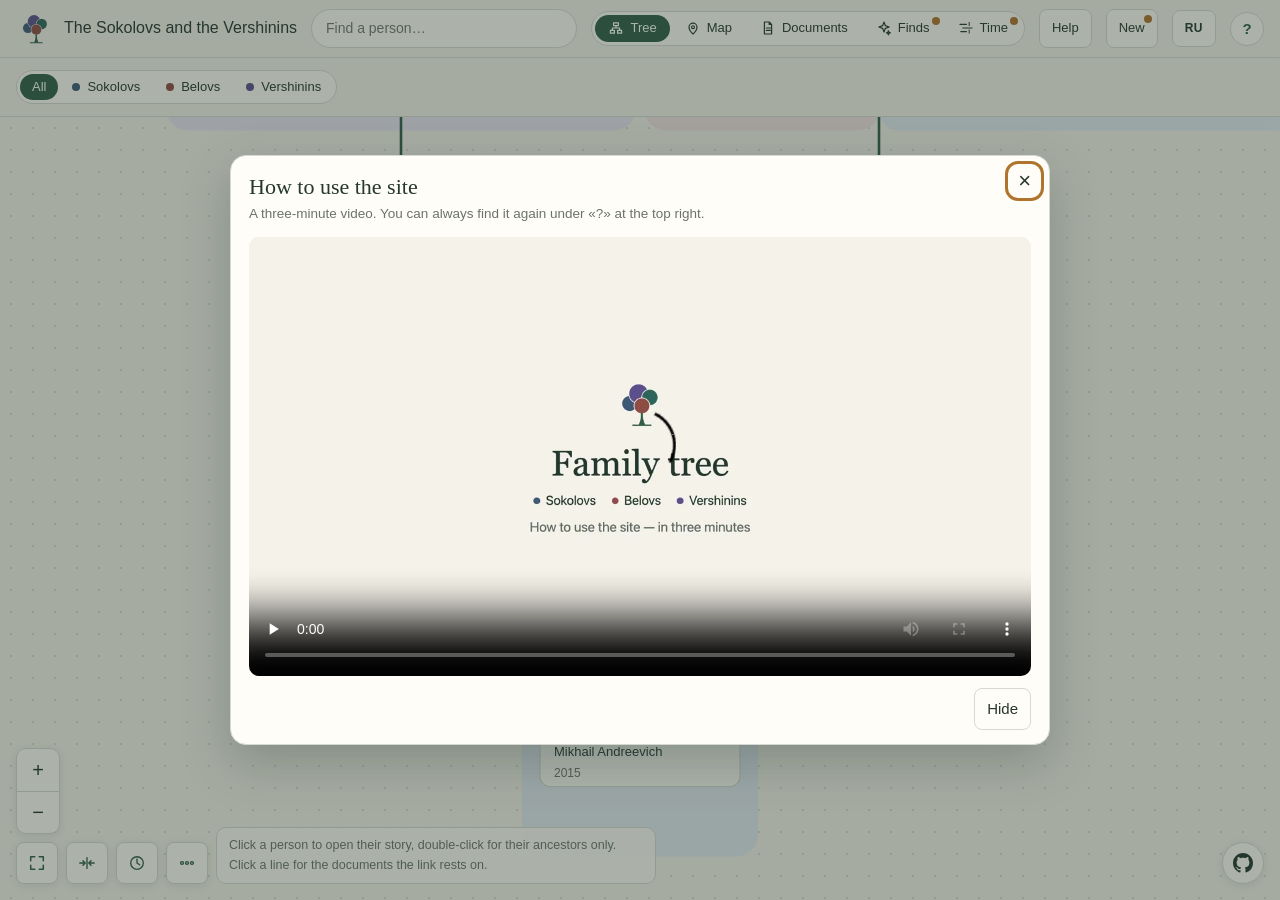
==== commit e227d918: "Modules and new pages from the private site; documents page through; new videos The app is split int" ====
--- a/app/index.html
+++ b/app/index.html
@@ -14,27 +14,27 @@
   <meta name="apple-mobile-web-app-capable" content="yes">
   <meta name="mobile-web-app-capable" content="yes">
   <meta name="apple-mobile-web-app-status-bar-style" content="default">
-  <link rel="stylesheet" href="style.css?v=a00685e090">
+  <link rel="stylesheet" href="style.css?v=1b08d43474">
 </head>
 <body>
 <header class="bar">
   <a class="brand" href="#" id="home" aria-label="Семейное древо: к началу" title="К началу"><img class="monogram" src="icons/mark.svg" alt=""><span class="brand-text" id="brand-text">Семейное древо</span></a>
   <nav class="groups" id="groups" aria-label="Ветки семьи"></nav>
   <div class="search">
-    <input type="search" id="search" placeholder="Найти человека…" autocomplete="off" aria-label="Найти человека" aria-controls="results">
+    <input type="search" id="search" placeholder="Найти человека…" autocomplete="off" aria-label="Найти человека" role="combobox" aria-autocomplete="list" aria-expanded="false" aria-controls="results">
     <div id="results" role="listbox" hidden></div>
   </div>
-  <nav class="modes" id="modes" aria-label="Режим"><button data-mode="tree" aria-pressed="true" title="Древо" aria-label="Древо"><svg viewBox="0 0 20 20" width="16" height="16" fill="none" stroke="currentColor" stroke-width="1.5" stroke-linejoin="round" stroke-linecap="round" aria-hidden="true"><path d="M7 3.5h6v3.5H7zM3 13h5v3.5H3zM12 13h5v3.5h-5zM10 7v3M5.5 13v-3h9v3"/></svg><span class="long">Древо</span></button><button data-mode="map" aria-pressed="false" title="Карта" aria-label="Карта"><svg viewBox="0 0 20 20" width="16" height="16" fill="none" stroke="currentColor" stroke-width="1.5" stroke-linejoin="round" stroke-linecap="round" aria-hidden="true"><path d="M10 17.5s-5-4.6-5-8.5a5 5 0 0 1 10 0c0 3.9-5 8.5-5 8.5z"/><circle cx="10" cy="9" r="1.8"/></svg><span class="long">Карта</span></button><button data-mode="docs" aria-pressed="false" title="Документы" aria-label="Документы"><svg viewBox="0 0 20 20" width="16" height="16" fill="none" stroke="currentColor" stroke-width="1.5" stroke-linejoin="round" stroke-linecap="round" aria-hidden="true"><path d="M5.5 2.5h6l3 3v12h-9zM11.5 2.5v3h3M8 10h5M8 13h5"/></svg><span class="long">Документы</span></button><button data-mode="finds" aria-pressed="false" title="Находки" aria-label="Находки"><svg viewBox="0 0 20 20" width="16" height="16" fill="none" stroke="currentColor" stroke-width="1.5" stroke-linejoin="round" stroke-linecap="round" aria-hidden="true"><path d="M10 2.5l1.7 4.6 4.8 1.6-4.8 1.7L10 15l-1.7-4.6-4.8-1.7 4.8-1.6zM15.5 13.5l.7 1.8 1.8.7-1.8.7-.7 1.8-.7-1.8-1.8-.7 1.8-.7z"/></svg><span class="long">Находки</span></button></nav>
+  <nav class="modes" id="modes" aria-label="Режим"><button data-mode="tree" aria-pressed="true" title="Древо" aria-label="Древо"><svg viewBox="0 0 20 20" width="16" height="16" fill="none" stroke="currentColor" stroke-width="1.5" stroke-linejoin="round" stroke-linecap="round" aria-hidden="true"><path d="M7 3.5h6v3.5H7zM3 13h5v3.5H3zM12 13h5v3.5h-5zM10 7v3M5.5 13v-3h9v3"/></svg><span class="long">Древо</span></button><button data-mode="map" aria-pressed="false" title="Карта" aria-label="Карта"><svg viewBox="0 0 20 20" width="16" height="16" fill="none" stroke="currentColor" stroke-width="1.5" stroke-linejoin="round" stroke-linecap="round" aria-hidden="true"><path d="M10 17.5s-5-4.6-5-8.5a5 5 0 0 1 10 0c0 3.9-5 8.5-5 8.5z"/><circle cx="10" cy="9" r="1.8"/></svg><span class="long">Карта</span></button><button data-mode="docs" aria-pressed="false" title="Документы" aria-label="Документы"><svg viewBox="0 0 20 20" width="16" height="16" fill="none" stroke="currentColor" stroke-width="1.5" stroke-linejoin="round" stroke-linecap="round" aria-hidden="true"><path d="M5.5 2.5h6l3 3v12h-9zM11.5 2.5v3h3M8 10h5M8 13h5"/></svg><span class="long">Документы</span></button><button data-mode="finds" aria-pressed="false" title="Находки" aria-label="Находки"><svg viewBox="0 0 20 20" width="16" height="16" fill="none" stroke="currentColor" stroke-width="1.5" stroke-linejoin="round" stroke-linecap="round" aria-hidden="true"><path d="M10 2.5l1.7 4.6 4.8 1.6-4.8 1.7L10 15l-1.7-4.6-4.8-1.7 4.8-1.6zM15.5 13.5l.7 1.8 1.8.7-1.8.7-.7 1.8-.7-1.8-1.8-.7 1.8-.7z"/></svg><span class="long">Находки</span></button><button data-mode="time" aria-pressed="false" title="Время" aria-label="Время"><svg viewBox="0 0 20 20" width="16" height="16" fill="none" stroke="currentColor" stroke-width="1.5" stroke-linejoin="round" stroke-linecap="round" aria-hidden="true"><path d="M2.5 5.5h8M6 10h11.5M3.5 14.5h7"/><path d="M14 3v4M14 12.5v4" stroke-width="1.2"/></svg><span class="long">Время</span></button></nav>
   <button class="legend-toggle help-toggle" id="help-toggle" aria-controls="panel" aria-label="Помочь дополнить"><span class="long">Помочь дополнить</span><span class="short">Помочь</span></button>
   <button class="legend-toggle news-toggle" id="news-toggle" aria-controls="panel" aria-label="Что нового"><span class="long">Что нового</span><span class="short">Новое</span></button>
+  <button class="legend-toggle lang-toggle" id="lang-toggle" hidden></button>
   <button class="legend-toggle about-toggle" id="legend-toggle" aria-expanded="false" aria-controls="legend" aria-label="Что здесь есть и как читать линии" title="Что здесь есть и как читать линии">?</button>
-  <button class="legend-toggle lang-toggle" id="lang-toggle" hidden></button>
 </header>
 <div class="intro" id="intro" role="dialog" aria-modal="true" aria-labelledby="intro-title" hidden>
   <div class="intro-box">
     <button class="intro-close" id="intro-close" aria-label="Скрыть видео">×</button>
     <h2 id="intro-title">Как пользоваться сайтом</h2>
-    <p>Видео на полторы минуты. Потом его всегда можно найти под «?» вверху справа.</p>
+    <p>Видео на три минуты. Потом его всегда можно найти под «?» вверху справа.</p>
     <video id="intro-video" controls playsinline preload="none"></video>
     <div class="intro-foot"><button id="intro-hide">Скрыть</button></div>
   </div>
@@ -46,7 +46,7 @@
   </svg>
   <div class="zoom" aria-label="Масштаб">
     <div class="zoom-pair"><button id="zoom-in" aria-label="Приблизить">+</button><button id="zoom-out" aria-label="Отдалить">−</button></div>
-    <div class="zoom-row"><button id="zoom-fit" aria-label="Вписать всё древо в экран" title="Вписать древо в экран"><svg viewBox="0 0 20 20" width="18" height="18" fill="none" stroke="currentColor" stroke-width="1.7" stroke-linecap="round" stroke-linejoin="round" aria-hidden="true"><path d="M3 7.5V3h4.5M12.5 3H17v4.5M17 12.5V17h-4.5M7.5 17H3v-4.5"/></svg></button><button id="print-toggle" class="print-toggle" aria-label="Напечатать схему на лист A3" title="Напечатать схему"><svg viewBox="0 0 20 20" width="18" height="18" fill="none" stroke="currentColor" stroke-width="1.5" stroke-linejoin="round" aria-hidden="true"><path d="M5 7V2.5h10V7M5 14.5H3.5a1 1 0 0 1-1-1V8a1 1 0 0 1 1-1h13a1 1 0 0 1 1 1v5.5a1 1 0 0 1-1 1H15M5 11.5h10v6H5z"/></svg></button><button id="export-toggle" class="print-toggle" aria-label="Скачать древо файлом GEDCOM" title="Скачать древо файлом (GEDCOM)"><svg viewBox="0 0 20 20" width="18" height="18" fill="none" stroke="currentColor" stroke-width="1.5" stroke-linejoin="round" stroke-linecap="round" aria-hidden="true"><path d="M10 2.5v10M6 8.5l4 4 4-4M3.5 13v4h13v-4"/></svg></button></div>
+    <div class="zoom-row"><button id="zoom-fit" aria-label="Вписать всё древо в экран" data-tip="Вписать древо в экран"><svg viewBox="0 0 20 20" width="18" height="18" fill="none" stroke="currentColor" stroke-width="1.7" stroke-linecap="round" stroke-linejoin="round" aria-hidden="true"><path d="M3 7.5V3h4.5M12.5 3H17v4.5M17 12.5V17h-4.5M7.5 17H3v-4.5"/></svg></button><button id="side-toggle" class="print-toggle" aria-pressed="false"><svg viewBox="0 0 20 20" width="18" height="18" fill="none" stroke="currentColor" stroke-width="1.6" stroke-linecap="round" stroke-linejoin="round" aria-hidden="true"><path class="side-open" d="M10 4v12M12.5 10H17.5M15 7.5l2.5 2.5-2.5 2.5M7.5 10H2.5M5 7.5L2.5 10 5 12.5"/><path class="side-fold" d="M10 4v12M18 10h-5.5M14.5 7.5L12 10l2.5 2.5M2 10h5.5M5.5 7.5L8 10l-2.5 2.5"/></svg></button><button id="year-toggle" class="print-toggle" aria-pressed="false" aria-controls="year-bar" aria-label="Древо в году: кто тогда жил и сколько им было лет" data-tip="Древо в году"><svg viewBox="0 0 20 20" width="18" height="18" fill="none" stroke="currentColor" stroke-width="1.6" stroke-linecap="round" stroke-linejoin="round" aria-hidden="true"><circle cx="10" cy="10" r="7"/><path d="M10 5.5V10l3 2"/></svg></button><span class="tree-menu-wrap"><button id="tree-menu" class="print-toggle" aria-haspopup="menu" aria-expanded="false" aria-controls="tree-menu-list" aria-label="Ещё: печать и файл древа" data-tip="Ещё: печать и файл"><svg viewBox="0 0 20 20" width="18" height="18" fill="currentColor" aria-hidden="true"><circle cx="4.5" cy="10" r="1.6"/><circle cx="10" cy="10" r="1.6"/><circle cx="15.5" cy="10" r="1.6"/></svg></button><span class="tree-menu" id="tree-menu-list" role="menu" hidden><button id="print-toggle" role="menuitem"><svg viewBox="0 0 20 20" width="18" height="18" fill="none" stroke="currentColor" stroke-width="1.5" stroke-linejoin="round" aria-hidden="true"><path d="M5 7V2.5h10V7M5 14.5H3.5a1 1 0 0 1-1-1V8a1 1 0 0 1 1-1h13a1 1 0 0 1 1 1v5.5a1 1 0 0 1-1 1H15M5 11.5h10v6H5z"/></svg><span>Напечатать схему (A3)</span></button><button id="fan-mine" role="menuitem" hidden><svg viewBox="0 0 20 20" width="18" height="18" fill="none" stroke="currentColor" stroke-width="1.5" stroke-linejoin="round" stroke-linecap="round" aria-hidden="true"><path d="M2.5 15A7.5 7.5 0 0 1 17.5 15M5.5 15a4.5 4.5 0 0 1 9 0M10 7.5V3M4.7 9.7 1.6 6.6M15.3 9.7l3.1-3.1"/></svg><span>Веер моих предков</span></button><button id="export-toggle" role="menuitem"><svg viewBox="0 0 20 20" width="18" height="18" fill="none" stroke="currentColor" stroke-width="1.5" stroke-linejoin="round" stroke-linecap="round" aria-hidden="true"><path d="M10 2.5v10M6 8.5l4 4 4-4M3.5 13v4h13v-4"/></svg><span>Скачать древо файлом (GEDCOM)</span></button></span></span></div>
   </div>
   <section id="legend" class="legend" hidden aria-label="Что здесь есть и как читать линии">
     <button class="legend-close" id="legend-close" aria-label="Закрыть">×</button>
@@ -58,13 +58,17 @@
     <div id="legend-rows"></div>
     <p class="legend-tail" id="legend-tail"></p>
   </section>
+  <div class="year-bar" id="year-bar" role="group" aria-labelledby="year-bar-title" hidden>
+    <div class="year-row"><label class="year-title" id="year-bar-title" for="year-range">Древо в году</label><input type="range" id="year-range" step="1" aria-describedby="year-say"><input type="number" id="year-input" step="1" inputmode="numeric" aria-label="Год"><button class="year-close" id="year-close" aria-label="Выключить: всё древо без года">×</button></div>
+    <p class="year-say" id="year-say" aria-live="polite"></p>
+  </div>
   <div class="focusbar" id="focusbar" hidden><span>Фокус: <strong id="focus-name"></strong> и его предки</span><button id="focus-exit">Всё древо</button></div>
   <section class="page map-page" id="map-page" aria-label="Карта мест" hidden>
     <div class="page-head"><h2>Карта мест</h2><button class="map-back" id="map-back" hidden>← Вся карта</button><button class="page-close" id="map-close" aria-label="Закрыть карту, вернуться к древу">К древу ×</button></div>
     <div class="map-body"><div class="map-wrap" id="map-wrap"><svg id="map-svg" role="img" aria-label="Карта мест семьи. Перетаскивайте, колесо или щипок — масштаб."></svg><div class="map-zoom zoom-pair"><button data-map-zoom="in" aria-label="Приблизить карту">+</button><button data-map-zoom="out" aria-label="Отдалить карту">−</button></div></div><div class="map-list" id="map-list"></div></div>
   </section>
   <section class="page docs-page" id="docs-page" aria-label="Документы" hidden>
-    <div class="page-head"><h2>Документы</h2><div class="seg" role="group" aria-label="Как листать"><button data-docs-by="place" aria-pressed="true">По месту</button><button data-docs-by="year" aria-pressed="false">По годам</button></div><button class="page-close" id="docs-close" aria-label="Закрыть документы, вернуться к древу">К древу ×</button></div>
+    <div class="page-head"><h2>Документы</h2><div class="seg" role="group" aria-label="Как листать"><button data-docs-by="place" aria-pressed="true">По месту</button><button data-docs-by="year" aria-pressed="false">По годам</button><button data-docs-by="photo" aria-pressed="false">Фото</button></div><button class="page-close" id="docs-close" aria-label="Закрыть документы, вернуться к древу">К древу ×</button></div>
     <nav class="docs-jump" id="docs-jump" aria-label="Разделы"></nav>
     <div class="docs-body" id="docs-body"></div>
   </section>
@@ -80,13 +84,27 @@
     <div class="page-head"><h2>Находки</h2><nav class="finds-filter" id="finds-filter" aria-label="Ветка семьи"></nav><button class="page-close" id="finds-close" aria-label="Закрыть находки, вернуться к древу">К древу ×</button></div>
     <div class="finds-body" id="finds-body"></div>
   </section>
+  <section class="page time-page" id="time-page" aria-label="Время" hidden>
+    <div class="page-head"><h2>Время</h2><nav class="finds-filter time-filter" id="time-filter" aria-label="Ветка семьи"></nav><button class="page-close" id="time-close" aria-label="Закрыть время, вернуться к древу">К древу ×</button></div>
+    <div class="time-tools"><label class="time-year">Год <input type="number" id="time-year" step="1" inputmode="numeric"></label><button class="time-events" id="time-events" aria-pressed="false">Все события</button><button class="time-tree" id="time-tree" aria-label="Показать на древе в этом году"><span class="long">Показать на древе</span><span class="short">На древе</span></button></div>
+    <p class="time-say" id="time-say" aria-live="polite"></p>
+    <p class="time-met" id="time-met" hidden></p>
+    <div class="time-body" id="time-body"></div>
+  </section>
+  <section class="page fan-page" id="fan-page" aria-label="Веер предков" hidden>
+    <div class="page-head"><h2>Веер предков</h2><button class="book-print" id="fan-print" aria-label="Напечатать веер (A4)" title="Напечатать веер (A4)"><svg viewBox="0 0 20 20" width="18" height="18" fill="none" stroke="currentColor" stroke-width="1.5" stroke-linejoin="round" aria-hidden="true"><path d="M5 7V2.5h10V7M5 14.5H3.5a1 1 0 0 1-1-1V8a1 1 0 0 1 1-1h13a1 1 0 0 1 1 1v5.5a1 1 0 0 1-1 1H15M5 11.5h10v6H5z"/></svg></button><button class="page-close" id="fan-close" aria-label="Закрыть веер, вернуться к древу">К древу ×</button></div>
+    <div class="fan-body" id="fan-body">
+      <div class="fan-wrap" id="fan-wrap"><p class="fan-print-head" id="fan-print-head"></p><svg id="fan-svg" role="group" aria-label="Веер предков"><defs><pattern id="fan-hatch-2" width="7" height="7" patternUnits="userSpaceOnUse" patternTransform="rotate(45)"><rect width="7" height="7" fill="#f6e9d6"/><path d="M0 0V7" stroke="#e0c49c" stroke-width="2.4"/></pattern><pattern id="fan-hatch-1" width="6" height="6" patternUnits="userSpaceOnUse" patternTransform="rotate(-45)"><rect width="6" height="6" fill="#f0f0eb"/><path d="M0 0V6" stroke="#d6d6ce" stroke-width="2"/></pattern></defs><g id="fan-world"></g></svg><div class="fan-zoom zoom-pair" id="fan-zoom"><button data-fan-zoom="in" aria-label="Приблизить веер" title="Приблизить">+</button><button data-fan-zoom="out" aria-label="Отдалить веер" title="Отдалить">−</button><button data-fan-zoom="fit" aria-label="Вписать веер в экран" title="Вписать веер"><svg viewBox="0 0 20 20" width="18" height="18" fill="none" stroke="currentColor" stroke-width="1.7" stroke-linecap="round" stroke-linejoin="round" aria-hidden="true"><path d="M3 7.5V3h4.5M12.5 3H17v4.5M17 12.5V17h-4.5M7.5 17H3v-4.5"/></svg></button></div><div class="fan-print-foot" id="fan-print-foot"></div></div>
+      <div class="fan-side" id="fan-side"></div>
+    </div>
+  </section>
   <div class="print-head" id="print-head" aria-hidden="true"></div>
   <div class="print-legend" id="print-legend" aria-hidden="true"></div>
   <button class="today-line" id="today-line" hidden></button>
   <p class="hint" id="hint">Нажмите на человека — откроется его история, двойной клик — только его предки. Нажмите на линию — документы, на которых держится связь.</p>
 </main>
 <div class="panel-resize" id="panel-resize" role="separator" aria-orientation="vertical" aria-label="Ширина карточки: потяните; двойной клик — обычная ширина" title="Потяните, чтобы сделать карточку шире или уже. Двойной клик — обычная ширина" tabindex="0"></div>
-<nav class="modes modes-foot" id="modes-foot" aria-label="Режим"><button data-mode="tree" aria-pressed="true" title="Древо" aria-label="Древо"><svg viewBox="0 0 20 20" width="16" height="16" fill="none" stroke="currentColor" stroke-width="1.5" stroke-linejoin="round" stroke-linecap="round" aria-hidden="true"><path d="M7 3.5h6v3.5H7zM3 13h5v3.5H3zM12 13h5v3.5h-5zM10 7v3M5.5 13v-3h9v3"/></svg><span class="long">Древо</span></button><button data-mode="map" aria-pressed="false" title="Карта" aria-label="Карта"><svg viewBox="0 0 20 20" width="16" height="16" fill="none" stroke="currentColor" stroke-width="1.5" stroke-linejoin="round" stroke-linecap="round" aria-hidden="true"><path d="M10 17.5s-5-4.6-5-8.5a5 5 0 0 1 10 0c0 3.9-5 8.5-5 8.5z"/><circle cx="10" cy="9" r="1.8"/></svg><span class="long">Карта</span></button><button data-mode="docs" aria-pressed="false" title="Документы" aria-label="Документы"><svg viewBox="0 0 20 20" width="16" height="16" fill="none" stroke="currentColor" stroke-width="1.5" stroke-linejoin="round" stroke-linecap="round" aria-hidden="true"><path d="M5.5 2.5h6l3 3v12h-9zM11.5 2.5v3h3M8 10h5M8 13h5"/></svg><span class="long">Документы</span></button><button data-mode="finds" aria-pressed="false" title="Находки" aria-label="Находки"><svg viewBox="0 0 20 20" width="16" height="16" fill="none" stroke="currentColor" stroke-width="1.5" stroke-linejoin="round" stroke-linecap="round" aria-hidden="true"><path d="M10 2.5l1.7 4.6 4.8 1.6-4.8 1.7L10 15l-1.7-4.6-4.8-1.7 4.8-1.6zM15.5 13.5l.7 1.8 1.8.7-1.8.7-.7 1.8-.7-1.8-1.8-.7 1.8-.7z"/></svg><span class="long">Находки</span></button></nav>
+<nav class="modes modes-foot" id="modes-foot" aria-label="Режим"><button data-mode="tree" aria-pressed="true" title="Древо" aria-label="Древо"><svg viewBox="0 0 20 20" width="16" height="16" fill="none" stroke="currentColor" stroke-width="1.5" stroke-linejoin="round" stroke-linecap="round" aria-hidden="true"><path d="M7 3.5h6v3.5H7zM3 13h5v3.5H3zM12 13h5v3.5h-5zM10 7v3M5.5 13v-3h9v3"/></svg><span class="long">Древо</span></button><button data-mode="map" aria-pressed="false" title="Карта" aria-label="Карта"><svg viewBox="0 0 20 20" width="16" height="16" fill="none" stroke="currentColor" stroke-width="1.5" stroke-linejoin="round" stroke-linecap="round" aria-hidden="true"><path d="M10 17.5s-5-4.6-5-8.5a5 5 0 0 1 10 0c0 3.9-5 8.5-5 8.5z"/><circle cx="10" cy="9" r="1.8"/></svg><span class="long">Карта</span></button><button data-mode="docs" aria-pressed="false" title="Документы" aria-label="Документы"><svg viewBox="0 0 20 20" width="16" height="16" fill="none" stroke="currentColor" stroke-width="1.5" stroke-linejoin="round" stroke-linecap="round" aria-hidden="true"><path d="M5.5 2.5h6l3 3v12h-9zM11.5 2.5v3h3M8 10h5M8 13h5"/></svg><span class="long">Документы</span></button><button data-mode="finds" aria-pressed="false" title="Находки" aria-label="Находки"><svg viewBox="0 0 20 20" width="16" height="16" fill="none" stroke="currentColor" stroke-width="1.5" stroke-linejoin="round" stroke-linecap="round" aria-hidden="true"><path d="M10 2.5l1.7 4.6 4.8 1.6-4.8 1.7L10 15l-1.7-4.6-4.8-1.7 4.8-1.6zM15.5 13.5l.7 1.8 1.8.7-1.8.7-.7 1.8-.7-1.8-1.8-.7 1.8-.7z"/></svg><span class="long">Находки</span></button><button data-mode="time" aria-pressed="false" title="Время" aria-label="Время"><svg viewBox="0 0 20 20" width="16" height="16" fill="none" stroke="currentColor" stroke-width="1.5" stroke-linejoin="round" stroke-linecap="round" aria-hidden="true"><path d="M2.5 5.5h8M6 10h11.5M3.5 14.5h7"/><path d="M14 3v4M14 12.5v4" stroke-width="1.2"/></svg><span class="long">Время</span></button></nav>
 <aside id="panel" aria-label="Карточка" tabindex="-1" data-state="closed">
   <div class="panel-top">
     <button class="grip" id="grip" aria-label="Развернуть или свернуть карточку"><span></span></button>
@@ -94,6 +112,8 @@
   </div>
   <div id="panel-body"></div>
 </aside>
+<p class="sr-only" id="panel-say" aria-live="polite"></p>
+<div class="load-fail" id="load-fail" role="alert" hidden><div class="load-fail-box"><p>Не удалось загрузить данные сайта. Проверьте связь и обновите страницу.</p><button id="load-retry">Обновить</button></div></div>
 <div id="viewer" role="dialog" aria-modal="true" aria-label="Документ" hidden>
   <div class="viewer-bar">
     <div class="viewer-title"><strong id="viewer-title"></strong><small id="viewer-sub"></small></div>
@@ -104,6 +124,25 @@
   <button class="viewer-doc next" id="viewer-doc-next" aria-label="Следующий документ" hidden><svg viewBox="0 0 20 20" width="22" height="22" fill="none" stroke="currentColor" stroke-width="2" stroke-linecap="round" stroke-linejoin="round" aria-hidden="true"><path d="M7.5 4l6 6-6 6"/></svg></button>
   <div class="viewer-foot" id="viewer-foot"></div>
 </div>
-<script src="vendor/dagre.min.js?v=2cde82baf0"></script><script src="data.js?v=e35ac5df6c"></script><script src="app.js?v=556c8eaa85"></script>
+<script src="vendor/dagre.min.js?v=2cde82baf0"></script><script src="data.js?v=7a0d975aee"></script>
+<script src="core.js?v=38da73294c"></script>
+<script src="lang.js?v=597a78c938"></script>
+<script src="family.js?v=e48be183f4"></script>
+<script src="layout.js?v=1162c4c158"></script>
+<script src="facts.js?v=93fd7f02ef"></script>
+<script src="gedcom.js?v=ea96fb4d51"></script>
+<script src="ancestors.js?v=85dc93f89a"></script>
+<script src="ui.js?v=036c7bbc44"></script>
+<script src="panzoom.js?v=5378868ac0"></script>
+<script src="tree.js?v=3ca90e2ba1"></script>
+<script src="panel.js?v=33e9f40827"></script>
+<script src="map.js?v=39b2c2d794"></script>
+<script src="docs.js?v=ab32d2706e"></script>
+<script src="book.js?v=d2e8d4612f"></script>
+<script src="days.js?v=8201b89b30"></script>
+<script src="finds.js?v=419157449f"></script>
+<script src="time.js?v=a1f5994c2a"></script>
+<script src="fan.js?v=2e35d601f4"></script>
+<script src="app.js?v=94bfffda9c"></script>
 </body>
 </html>
--- a/app/style.css
+++ b/app/style.css
@@ -70,6 +70,8 @@
 /* The plate always says the first name only; the full name is in its tooltip */
 .me-pill .long{display:none}
 .me-pill .short{display:inline}
+.me-ask{position:fixed;top:calc(var(--bar) + 8px);left:16px;z-index:30;max-width:calc(100% - 32px);background:var(--panel);border:1px solid var(--line);border-radius:14px;padding:14px 16px;box-shadow:0 12px 32px rgba(37,55,47,.18);font-size:14px}
+.me-ask[hidden]{display:none}
 /* The video about the site: once for every new reader, again from «?» */
 .intro{position:fixed;inset:0;z-index:60;display:flex;align-items:center;justify-content:center;padding:16px;background:rgba(37,55,47,.38)}
 .intro[hidden]{display:none}
@@ -80,9 +82,18 @@
 .intro-close{position:absolute;top:10px;right:10px;border:0;background:none;font-size:22px;line-height:1;padding:4px 8px}
 .intro-foot{display:flex;justify-content:flex-end;margin-top:12px}
 .intro-open{display:inline-flex;align-items:center;gap:8px;margin:2px 0 4px;font-size:13px;color:var(--forest)}
-.intro-open[hidden]{display:none}
-.me-ask{position:fixed;top:calc(var(--bar) + 8px);left:16px;z-index:30;max-width:calc(100% - 32px);background:var(--panel);border:1px solid var(--line);border-radius:14px;padding:14px 16px;box-shadow:0 12px 32px rgba(37,55,47,.18);font-size:14px}
-.me-ask[hidden]{display:none}
+/* Read by screen readers only (the title of a newly opened card). */
+.sr-only{position:absolute;width:1px;height:1px;margin:-1px;padding:0;overflow:hidden;clip:rect(0 0 0 0);white-space:nowrap;border:0}
+/* data.js did not load: the only thing on the page. */
+.load-fail{position:fixed;inset:0;z-index:70;display:flex;align-items:center;justify-content:center;padding:16px;background:var(--paper)}
+.load-fail[hidden]{display:none}
+.load-fail-box{max-width:420px;background:var(--panel);border:1px solid var(--line);border-radius:14px;padding:20px 22px;box-shadow:0 10px 30px rgba(37,55,47,.12);text-align:center}
+.load-fail-box p{margin:0 0 14px}
+.load-fail-box button{background:var(--forest);border-color:var(--forest);color:#fff;min-width:120px}
+/* A part of the data that did not come (ui.js, partFail): the same box, in place of the page's body or a list. */
+.part-fail{display:flex;justify-content:center;padding:16px}
+.page > .part-fail{flex:1;align-items:center}
+.page.part-wait > :not(.page-head):not(.part-fail){display:none}
 .me-ask p{margin:0 0 12px}
 .me-ask div{display:flex;gap:8px;justify-content:flex-end}
 .me-ask button{min-width:64px}
@@ -128,7 +139,7 @@
 .node.saint rect.card{fill:#fbf4e0;stroke:#b8913a;stroke-width:1.8}
 /* A story new or rewritten since the reader's last look: a dot in the card's corner; in the open card, a word. */
 .node .new-dot{fill:var(--amber);stroke:var(--panel);stroke-width:2;pointer-events:none}
-.story-new{color:var(--amber);font:500 13px/1 system-ui,-apple-system,sans-serif;margin-left:8px;vertical-align:middle;letter-spacing:0;text-transform:none}
+.story-new{color:var(--amber);font:500 13px/1 system-ui,-apple-system,sans-serif;margin-left:8px;vertical-align:.1em;letter-spacing:0;text-transform:none}
 .story-new::before{content:"";display:inline-block;width:8px;height:8px;border-radius:50%;background:var(--amber);margin-right:5px;vertical-align:middle}
 @media print{.node .new-dot{display:none}}
 .node.saint.selected rect.card{fill:#f6ecd0;stroke:#9a7426;stroke-width:2.6}
@@ -173,6 +184,26 @@
 .card-actions .focus-btn{margin:0;padding:6px 10px;white-space:nowrap}
 .zoom{position:absolute;left:16px;bottom:calc(16px + env(safe-area-inset-bottom));display:flex;flex-direction:column;gap:8px;z-index:5}
 .zoom-row{display:flex;gap:8px}
+/* The tree's two views, by one button: arrows apart open everyone, arrows together fold the side branches. */
+#side-toggle .side-fold,#side-toggle[aria-pressed=true] .side-open{display:none}
+#side-toggle[aria-pressed=true] .side-fold{display:inline}
+/* Hints over the canvas buttons show at once on a mouse (a title waits a second); a phone has none. */
+@media (hover:hover){
+  .zoom [data-tip]{position:relative}
+  .zoom [data-tip]:hover::after,.zoom [data-tip]:focus-visible::after{content:attr(data-tip);position:absolute;left:0;bottom:calc(100% + 8px);padding:6px 10px;border-radius:8px;background:var(--ink);color:var(--panel);font:500 12.5px/1.3 var(--sans);white-space:nowrap;pointer-events:none;z-index:6;box-shadow:0 4px 12px rgba(37,55,47,.18)}
+  .zoom [aria-expanded=true]::after{display:none}
+}
+/* Print and the GEDCOM file share one button; its menu opens above it. */
+.tree-menu-wrap{position:relative;display:inline-flex}
+.tree-menu{position:absolute;left:0;bottom:calc(100% + 8px);display:flex;flex-direction:column;gap:2px;padding:6px;width:max-content;max-width:calc(100vw - 132px);background:var(--panel);border:1px solid var(--line);border-radius:12px;box-shadow:0 6px 20px rgba(37,55,47,.16)}
+.tree-menu[hidden]{display:none}
+.zoom .tree-menu button{width:auto;height:auto;display:flex;align-items:center;gap:10px;padding:9px 12px;border:0;border-radius:8px;background:none;box-shadow:none;font-size:14px;line-height:1.3;color:var(--ink);text-align:left}
+.zoom .tree-menu button[hidden]{display:none}
+.zoom .tree-menu button svg{color:var(--forest);flex:none}
+.zoom .tree-menu button:hover,.zoom .tree-menu button:focus-visible{background:var(--soft)}
+/* The column is as wide as its widest row (fit, print, download); its empty corner lets a tap through to the tree. */
+.zoom{pointer-events:none}
+.zoom>*{pointer-events:auto}
 /* + and − are one control: a column of two halves with a thin rule between (also on the map) */
 .zoom-pair{display:flex;flex-direction:column;border:1px solid var(--line);border-radius:10px;background:var(--panel);box-shadow:0 2px 8px rgba(37,55,47,.1);overflow:hidden;width:max-content}
 .zoom-pair button{border:0;border-radius:0;box-shadow:none!important;background:none}
@@ -180,7 +211,7 @@
 .zoom-pair button:hover{background:var(--soft)}
 #zoom-fit{display:inline-flex;align-items:center;justify-content:center;color:var(--forest)}
 .zoom button{width:42px;height:42px;padding:0;font-size:20px;box-shadow:0 2px 8px rgba(37,55,47,.1)}
-.hint{position:absolute;left:120px;bottom:calc(16px + env(safe-area-inset-bottom));margin:0;max-width:440px;font-size:12.5px;color:var(--muted);background:rgba(255,253,247,.9);padding:8px 12px;border-radius:10px;border:1px solid var(--line)}
+.hint{position:absolute;left:216px;bottom:calc(16px + env(safe-area-inset-bottom));margin:0;max-width:440px;font-size:12.5px;color:var(--muted);background:rgba(255,253,247,.9);padding:8px 12px;border-radius:10px;border:1px solid var(--line)}
 
 .legend{position:absolute;right:16px;top:12px;width:340px;max-width:calc(100% - 32px);max-height:calc(100% - 24px);overflow:auto;overscroll-behavior:contain;background:var(--panel);border:1px solid var(--line);border-radius:14px;padding:16px;box-shadow:0 12px 32px rgba(37,55,47,.14);z-index:7}
 .legend h2{font-size:21px;margin:0 28px 6px 0}
@@ -320,6 +351,17 @@
 .ask-name{border:0;background:none;padding:2px 0;text-align:left;color:var(--forest);font-size:14px;min-width:0}
 .ask-name small{display:block;color:var(--muted);font-size:12px}
 .ask-btn.small{flex:none;padding:5px 10px;font-size:12.5px}
+.req{border-left:3px solid var(--line);padding:2px 0 2px 12px;margin:0 0 14px;font-size:14px}
+.req p{margin:0 0 6px}
+.req-state{font-size:12.5px;color:var(--amber)}
+.req-answered{color:var(--forest)}
+.req-prepared{color:var(--muted)}
+.req .ask-actions{margin-top:4px}
+.no-photo{font-size:13px;color:var(--muted);margin:10px 0 4px}
+.no-photo .linklike{font-size:13px}
+.photo-wanted [hidden]{display:none}
+.photo-branch{font-size:11px;letter-spacing:1.2px;text-transform:uppercase;color:var(--muted);margin:12px 0 2px}
+.photo-wanted + .linklike{margin:4px 0 12px;font-size:13.5px}
 .send label{display:block;font-size:12.5px;color:var(--muted);margin:14px 0 0}
 /* 16px: iPhone zooms into a smaller field on focus */
 .send input:not([type=file]),.send textarea{display:block;width:100%;margin-top:5px;border:1px solid var(--line);border-radius:10px;padding:9px 12px;background:#fff;font-size:16px;color:var(--ink)}
@@ -429,7 +471,8 @@
   .me-ask{left:12px;right:12px}
   .card-actions{gap:6px}
   .card-actions .focus-btn{padding:6px 8px;font-size:12.5px}
-  .hint{left:116px;right:12px;font-size:12px}
+  /* On a phone the hint stands above the button row, beside + and −: there it is wide enough to stay short */
+  .hint{left:66px;right:12px;bottom:calc(66px + env(safe-area-inset-bottom));font-size:12px}
   #panel{top:auto;left:0;width:auto;height:calc(100% - var(--bar));border-left:0;border-top:1px solid var(--line);border-radius:18px 18px 0 0;box-shadow:0 -12px 32px rgba(37,55,47,.16);transform:translateY(100%);padding:0 18px calc(40px + env(safe-area-inset-bottom))}
   #panel[data-state=peek]{transform:translateY(52%)}
   #panel[data-state=full],#panel[data-state=open]{transform:none}
@@ -555,6 +598,14 @@
 .docs-jump small{color:var(--muted);font-size:12px}
 .docs-body{flex:1;overflow:auto;padding:4px 16px 40px}
 .docs-lead{max-width:72ch;font-size:13px}
+.docs-page.photos .docs-jump{display:none}
+.photo-grid{grid-template-columns:repeat(auto-fill,minmax(200px,1fr));gap:14px}
+.photo-card{display:flex;flex-direction:column;gap:6px;min-width:0}
+.photo-card .doc-tile{width:100%}
+.photo-img{height:220px;background-size:contain;background-position:center}
+.photo-who{display:flex;flex-wrap:wrap;gap:2px 12px;font-size:13px;padding:0 2px}
+.photo-who .linklike,.photo-know{font-size:13px;text-align:left}
+.photo-know{color:var(--muted);padding:0 2px}
 .docs-section h3{font-family:var(--serif);font-weight:400;font-size:19px;margin:22px 0 10px}
 .docs-section h3 small{font-family:var(--sans);font-size:12px;color:var(--muted)}
 .docs-grid{display:grid;grid-template-columns:repeat(auto-fill,minmax(170px,1fr));gap:10px}
@@ -570,6 +621,14 @@
   .docs-jump{padding:8px 12px}
   .page-head .seg button{padding:4px 9px;font-size:12.5px}
   .page-head .page-close{padding:7px 9px;font-size:12.5px}
+  .photo-grid{grid-template-columns:repeat(auto-fill,minmax(150px,1fr));gap:12px}
+  .photo-img{height:180px}
+}
+@media (max-width:420px){
+  .docs-page .page-head{flex-wrap:wrap;row-gap:8px}
+  .docs-page .page-head h2{order:1;flex:1 1 auto}
+  .docs-page .page-head .page-close{order:2}
+  .docs-page .page-head .seg{order:3}
 }
 
 /* Booklet of stories: a reading column on the screen, A4 in print */
@@ -665,8 +724,6 @@
 .days-month h3{margin:0;flex:1;text-align:center}
 .days-month button{font-size:12.5px;color:var(--forest);padding:4px 10px;white-space:nowrap}
 .mem-what .ref{vertical-align:baseline}
-.days-year{margin:26px 0 0}
-.days-year summary{cursor:pointer;color:var(--forest);font-size:14px;padding:6px 0}
 @media (max-width:760px){.mem{grid-template-columns:1fr}.mem-day{font-size:13px}}
 
 /* Printing: the printer under the zoom buttons prints the tree; the card's «Печать» prints the card */
@@ -751,19 +808,6 @@
   .book-page .pick-list{right:0}
   .book-page .pick-list button{white-space:normal}
 }
-/* RU / EN in the header, and the link to the source code at the foot of «?» */
-.lang-toggle{font-size:12px;font-weight:600;letter-spacing:.04em;min-width:36px}
-.legend-source{margin:14px 0 0;font-size:13px}
-.legend-source a{color:var(--muted,inherit)}
-/* The link to the source code: a round button in the bottom right corner of the tree, like the zoom buttons.
-   On a wide screen «On this day» stands left of it; with a card open it moves along with the card's edge. */
-.gh-float{position:absolute;right:16px;bottom:calc(16px + env(safe-area-inset-bottom));z-index:5;width:42px;height:42px;display:flex;align-items:center;justify-content:center;border:1px solid var(--line);border-radius:50%;background:var(--panel);color:var(--ink);box-shadow:0 2px 8px rgba(37,55,47,.1);text-decoration:none}
-.gh-float:hover{background:var(--soft);color:var(--forest)}
-body.page-open .gh-float{display:none}
-@media (min-width:1180px){#stage:has(.gh-float) .today-line{right:68px}}
-@media (min-width:761px){body.panel-open .gh-float{right:calc(var(--panel-w) + 16px)}}
-@media (max-width:760px){body.panel-open .gh-float{display:none}#stage:has(.gh-float) .hint{right:66px}}
-@media print{.gh-float{display:none!important}}
 
 /* «Находки» (Finds): a ribbon of years, then one find after another; a find opens in place, its scan beside it */
 .finds-filter{display:flex;gap:2px;padding:3px;border:1px solid var(--line);border-radius:999px;background:var(--panel);overflow-x:auto;scrollbar-width:none;min-width:0}
@@ -800,12 +844,12 @@
 .find h3{font-size:24px;margin:0 0 8px}
 .find-title{all:unset;cursor:pointer;font:inherit;color:var(--ink)}
 .find-title:hover{color:var(--find-ink)}
-/* Not read yet: a dot after the title; read before and rewritten since — the dot and «updated». */
+/* Not read yet: a dot after the title; read before and rewritten since — the dot and «дополнено». */
 .find-last{white-space:nowrap}
 .find-new{display:inline-block;width:9px;height:9px;border-radius:50%;background:var(--amber);margin-left:10px;vertical-align:.1em}
 .find-new:not(:empty){width:auto;height:auto;border-radius:0;background:none;color:var(--amber);font:500 13px/1 system-ui,-apple-system,sans-serif;vertical-align:.1em}
 .find-new:not(:empty)::before{content:"";display:inline-block;width:8px;height:8px;border-radius:50%;background:var(--amber);margin-right:5px;vertical-align:middle}
-.modes button[data-mode=finds]{position:relative}
+.modes button.unread{position:relative}
 .modes button.unread::after{content:"";position:absolute;top:2px;right:3px;width:8px;height:8px;border-radius:50%;background:var(--amber);box-shadow:0 0 0 2px var(--panel)}
 .find-title:focus-visible{outline:3px solid var(--amber);outline-offset:2px;border-radius:3px}
 .find-lead{font-family:var(--serif);font-size:16.5px;line-height:1.5;color:#3d4c44;margin:0 0 12px}
@@ -847,9 +891,233 @@
   .find-full{padding-left:12px}
 }
 @media print{.finds-page{display:none!important}}
-/* Four modes since «Finds»: on the narrowest one-row header the gaps and the mode buttons draw in a little,
+/* Four modes since «Находки»: on the narrowest one-row header the gaps and the mode buttons draw in a little,
    so the search keeps its room with the reader's plate */
 @media (min-width:1180px) and (max-width:1279px){.bar{column-gap:10px}.bar .modes button{padding:5px 8px}}
-/* …and on a narrow tablet the name of the site gives way, so the first row (with the EN/RU switch) keeps one line
+/* Five modes since «Время»: on a laptop with the switch of signs only, «Помочь дополнить» takes its short form too,
+   so the search keeps its room */
+@media (min-width:761px) and (max-width:1179px){.help-toggle .long{display:none}.help-toggle .short{display:inline}}
+
+/* The background of the epoch in a card's life line: quiet rows in italics, no references, a small grey mark */
+.lifeline li.ll-epoch[hidden]{display:none}
+.lifeline li.ll-epoch .ll-year{color:var(--grey);font-weight:500}
+.lifeline li.ll-epoch .ll-year small{color:var(--grey)}
+.lifeline li.ll-epoch .ll-what{font-style:italic;color:var(--muted);font-size:13px}
+.lifeline li.ll-epoch .ll-what::before{width:5px;height:5px;left:-3px;top:14px;background:var(--line);box-shadow:none}
+.ll-epoch-open{display:block;margin:6px 0 0 78px;font-size:12.5px;color:var(--muted);padding:5px 11px;border-radius:999px;font-style:italic}
+.ll-open+.ll-epoch-open{margin-top:6px}
+.ll-epoch-note{font-style:italic}
+@media print{
+  body.printing-card .lifeline li.ll-epoch[hidden]{display:none!important}
+  body.printing-card .ll-epoch-open{display:none!important}
+}
+
+/* «Время»: the lives on one scale of years. The page scrolls both ways under a head that stays: the events of
+   the epoch in lanes, the decades and the knob of the cursor. */
+.time-tools{display:flex;flex-wrap:wrap;align-items:center;gap:8px 10px;padding:10px 16px 0}
+.time-year{display:inline-flex;align-items:center;gap:6px;font-size:13px;color:var(--muted)}
+.time-year input{width:78px;border:1px solid var(--line);border-radius:8px;padding:5px 8px;background:var(--panel);font-variant-numeric:tabular-nums;font-size:14px;color:var(--ink)}
+.time-tools button{font-size:13px;padding:6px 12px;border-radius:999px}
+.time-events[aria-pressed=true]{background:var(--forest);color:#fff;border-color:var(--forest)}
+.time-tree{color:var(--forest)}
+.time-tree .short{display:none}
+@media (max-width:760px){.time-tree .short{display:inline}}
+.time-say{margin:8px 16px 0;font-size:13.5px;color:var(--ink);min-height:1.4em}
+.time-met{margin:4px 16px 0;font-size:13px;color:var(--ink);display:flex;align-items:center;gap:8px}
+.time-met[hidden]{display:none}
+.time-met i{width:16px;height:8px;border-radius:4px;flex:none;box-shadow:0 0 0 1.5px var(--paper),0 0 0 3px var(--amber);background:var(--grey)}
+.time-body{flex:1;min-height:0;overflow:auto;margin-top:8px;border-top:1px solid var(--line);overscroll-behavior:contain}
+@media (min-width:761px){body.panel-open .time-body{margin-right:var(--panel-w)}}
+.tl{position:relative;min-height:100%;padding-bottom:40px}
+.tl-head{position:sticky;top:var(--tl-labels,0px);z-index:4;background:var(--paper);border-bottom:1px solid var(--line);touch-action:pan-y;cursor:pointer;user-select:none;-webkit-user-select:none}
+.tl-labels{position:sticky;top:0;z-index:4;background:var(--paper);touch-action:pan-y;cursor:pointer;user-select:none;-webkit-user-select:none}
+@media (max-width:760px){.tl-labels{position:relative}.tl-head{top:0}}
+.tl-ev{position:absolute;white-space:nowrap;font-size:11.5px;line-height:15px;color:var(--muted);padding-left:5px;border-left:2px solid var(--line)}
+.tl-ev.major{color:#7a5422;border-left-color:#d7b98c;font-weight:500}
+.tl-scale{position:relative;height:22px}
+.tl-scale span{position:absolute;bottom:3px;transform:translateX(-50%);font-size:11px;color:var(--muted);font-variant-numeric:tabular-nums}
+.tl-knob{position:absolute;bottom:2px;transform:translateX(-50%);background:var(--amber);color:#fff;font:600 12px/18px var(--sans);padding:0 7px;border-radius:9px;font-variant-numeric:tabular-nums;touch-action:none;cursor:ew-resize;box-shadow:0 1px 4px rgba(37,55,47,.25)}
+.tl-knob:focus-visible{outline:3px solid var(--forest);outline-offset:2px}
+.tl-grid{position:absolute;inset:0;pointer-events:none}
+.tl-grid>i{position:absolute;top:0;bottom:0;width:1px;background:rgba(214,217,207,.55)}
+.tl-grid>i.half{background:var(--line)}
+#tl-bands i{position:absolute;top:0;bottom:0;background:rgba(176,116,46,.07);border-left:1px solid rgba(176,116,46,.18)}
+#tl-bands i.major{background:rgba(176,116,46,.11);border-left-color:rgba(176,116,46,.35)}
+.tl-cursor{position:absolute;top:0;bottom:0;width:2px;margin-left:-1px;background:var(--amber);z-index:1;pointer-events:none}
+.tl-rows{position:relative;z-index:2;padding-top:4px}
+.tl-group h3{font-family:var(--sans);font-size:11.5px;letter-spacing:.8px;text-transform:uppercase;color:var(--muted);font-weight:600;margin:14px 0 2px;height:20px}
+.tl-group h3 span{position:sticky;left:12px;display:inline-flex;align-items:center;gap:7px;background:rgba(245,242,233,.92);padding:2px 8px 2px 4px;border-radius:6px}
+.tl-group h3 i{width:8px;height:8px;border-radius:50%}
+.tl-group h3 small{font-size:11.5px;font-weight:400;letter-spacing:0}
+.tl-group[hidden],.tl-row[hidden]{display:none}
+.tl-row{position:relative;height:37px}
+.tl-row.me{background:rgba(214,226,210,.55)}
+.tl-bar{position:absolute;top:0;height:35px;padding:0;border:0;border-radius:4px;background:none;text-align:left;transition:opacity .12s}
+.tl-bar:hover{background:none}
+.tl-bar:focus{outline:none}
+.tl-bar:focus-visible .tl-line{outline:3px solid var(--amber);outline-offset:2px}
+.tl-name{position:sticky;left:6px;display:inline-block;vertical-align:top;margin-top:2px;white-space:nowrap;font-size:12.5px;line-height:16px;font-weight:600;color:var(--ink);pointer-events:none}
+.tl-name small{font-weight:400;font-size:11.5px;color:var(--muted);font-variant-numeric:tabular-nums;margin-left:3px}
+.tl-bar.flip .tl-name{position:absolute;top:0;left:auto;right:0}
+.tl-bar.open-l:not(.flip) .tl-name{margin-left:-22px}
+.tl-line{position:absolute;left:0;right:0;top:23px;height:8px;border-radius:4px;background:var(--c)}
+.tl-bar.alive .tl-line{background:linear-gradient(90deg,var(--c) calc(100% - 22px),rgba(255,255,255,0));border-radius:4px 0 0 4px}
+/* An open end: a short fading tail beyond the known years (always the same length, not a guess of years) and «?» */
+.tl-bar.open-l .tl-line{border-top-left-radius:0;border-bottom-left-radius:0}
+.tl-bar.open-r .tl-line{border-top-right-radius:0;border-bottom-right-radius:0}
+.tl-bar.open-l .tl-line::before,.tl-bar.open-r .tl-line::after{content:"";position:absolute;top:0;bottom:0;width:14px}
+.tl-bar.open-l .tl-line::before{right:100%;background:linear-gradient(270deg,var(--c),rgba(255,255,255,0))}
+.tl-bar.open-r .tl-line::after{left:100%;background:linear-gradient(90deg,var(--c),rgba(255,255,255,0))}
+.tl-q{position:absolute;top:18px;font-size:12px;line-height:16px;font-weight:600;color:var(--muted);pointer-events:none}
+.tl-q.l{right:calc(100% + 15px)}
+.tl-q.r{left:calc(100% + 15px)}
+.tl-row.off .tl-bar{opacity:.32}
+.tl-row.on .tl-name{color:var(--ink)}
+.tl-row.met .tl-line{box-shadow:0 0 0 1.5px var(--paper),0 0 0 3px var(--amber)}
+.tl-row.me .tl-bar{opacity:1}
+.tl-row.me .tl-name{color:var(--forest)}
+.tl-age{position:absolute;top:19px;z-index:1;font:600 11px/16px var(--sans);padding:0 5px;border-radius:8px;background:var(--panel);color:var(--ink);border:1px solid var(--line);font-variant-numeric:tabular-nums;pointer-events:none}
+.tl-age[hidden]{display:none}
+@media (max-width:760px){
+  .time-page .page-head{flex-wrap:wrap;row-gap:8px}
+  .time-page .page-head h2{order:1;flex:1 1 auto}
+  .time-page .page-head .page-close{order:2}
+  .time-page .time-filter{order:3;flex:1 1 100%}
+  .time-tools{padding:8px 12px 0;gap:6px 8px;flex-wrap:nowrap}
+  .time-year input{width:66px;padding:4px 6px}
+  .time-tree .long{display:none}
+  .time-tools button{padding:5px 10px;font-size:12.5px}
+  .time-say,.time-met{margin-left:12px;margin-right:12px;font-size:12.5px}
+}
+@media print{.time-page{display:none!important}}
+
+/* The tree in a year: the bar with the year, pale cards of those who did not live then, the age of those who did */
+.year-bar{position:absolute;left:224px;right:16px;bottom:calc(16px + env(safe-area-inset-bottom));z-index:6;max-width:620px;background:var(--panel);border:1px solid var(--line);border-radius:14px;padding:8px 10px 8px 14px;box-shadow:0 6px 18px rgba(37,55,47,.14)}
+.year-bar[hidden]{display:none}
+.year-row{display:flex;align-items:center;gap:10px}
+.year-title{font-size:13px;font-weight:600;white-space:nowrap}
+.year-bar input[type=range]{flex:1;min-width:60px;accent-color:var(--forest)}
+.year-bar input[type=number]{width:74px;border:1px solid var(--line);border-radius:8px;padding:5px 7px;background:var(--panel);font-size:14px;font-variant-numeric:tabular-nums}
+.year-close{width:34px;height:34px;padding:0;border-radius:50%;font-size:18px;line-height:1;flex:none}
+.year-say{margin:4px 0 0;font-size:12.5px;color:var(--muted)}
+body.slicing .hint,body.slicing .today-line{display:none!important}
+@media (min-width:1180px){body.panel-open .year-bar{right:calc(var(--panel-w) + 16px)}}
+@media (max-width:1179px){
+  .year-bar{left:12px;right:12px;top:12px;bottom:auto;max-width:none;margin:0 auto;width:auto}
+  #stage:has(#focusbar:not([hidden])) .year-bar{top:104px}
+}
+@media (min-width:761px) and (max-width:1179px){body.panel-open .year-bar{right:calc(var(--panel-w) + 12px)}}
+@media (max-width:760px){
+  .year-bar{padding:6px 8px 6px 12px}
+  .year-title{font-size:12.5px}
+  .year-say{font-size:12px}
+}
+.node.y-off{opacity:.22}
+.node.y-none{opacity:.55}
+.node.y-none rect.card{stroke-dasharray:5 4;stroke:var(--grey)}
+.node .y-age{pointer-events:none}
+.node .y-age rect{fill:var(--forest)}
+.node .y-age text{fill:#fff;font-family:var(--sans);font-size:11px;font-weight:600}
+#year-toggle{display:inline-flex;align-items:center;justify-content:center;color:var(--forest)}
+#year-toggle[aria-pressed=true]{background:var(--forest);color:#fff}
+@media print{.year-bar{display:none!important}}
+
+/* The fan of ancestors (fan.js): rings by generation around one person; the side tells the counts and the gaps */
+.fan-body{flex:1;display:flex;min-height:0}
+.fan-wrap{flex:1;min-width:0;position:relative}
+#fan-svg{display:block;width:100%;height:100%;user-select:none;-webkit-user-select:none}
+.fan-side{width:300px;flex:none;overflow:auto;border-right:1px solid var(--line);padding:14px 16px 28px;order:-1;font-size:13.5px}
+@media (min-width:761px){body.panel-open .fan-body{margin-right:var(--panel-w)}}
+.fan-sec{stroke:var(--paper);stroke-width:1;cursor:pointer}
+.fan-sec:focus{outline:none}
+.fan-sec.w5{fill:#c9d6cc}
+.fan-sec.w4{fill:#dce6da}
+.fan-sec.w3{fill:#e9e2d4}
+.fan-sec.w2{fill:url(#fan-hatch-2)}
+.fan-sec.w1{fill:url(#fan-hatch-1)}
+.fan-sec:hover{filter:brightness(.96)}
+.fan-sec.empty{fill:var(--panel);stroke:#aeb3a7;stroke-width:1.2;stroke-dasharray:4 3}
+.fan-sec.fan-centre{fill:var(--forest);stroke:none}
+.fan-edge{fill:none;stroke-linecap:round;pointer-events:none}
+.fan-labels{pointer-events:none;font-family:var(--sans)}
+.fan-labels text{fill:var(--ink);font-weight:600;text-anchor:middle}
+.fan-labels text.yr{fill:#4f5a52;font-weight:400;font-variant-numeric:tabular-nums}
+.fan-lab.halo text{paint-order:stroke;stroke:rgba(255,253,247,.85);stroke-width:3px;stroke-linejoin:round}
+.fan-q{fill:var(--muted);font-family:var(--sans);font-weight:600;text-anchor:middle;pointer-events:none}
+.fan-labels .fan-initials{fill:#fff;font-weight:600;letter-spacing:.5px}
+.fan-labels .fan-centre-name{fill:var(--ink);font-family:var(--serif);font-weight:400}
+.fan-labels .fan-centre-name.sub{font-family:var(--sans);fill:var(--muted)}
+.fan-hi{pointer-events:none;fill:none}
+.fan-hi .sel{stroke:var(--ink);stroke-width:2.5}
+.fan-hi .kb{stroke:var(--amber);stroke-width:3}
+.fan-who{font-size:21px;margin:0 0 6px}
+.fan-who .linklike{text-decoration:none;text-align:left}
+.fan-who .linklike:hover{text-decoration:underline}
+.fan-hint{color:var(--muted);font-size:12.5px;margin:0 0 4px}
+.fan-side h4{font-size:11.5px;letter-spacing:.8px;text-transform:uppercase;color:var(--muted);font-weight:600;margin:18px 0 6px}
+.fan-counts{list-style:none;margin:0;padding:0}
+.fan-counts li{position:relative;display:flex;justify-content:space-between;gap:10px;padding:3px 0 6px}
+.fan-counts li b{font-weight:600;font-variant-numeric:tabular-nums;white-space:nowrap}
+.fan-counts li i{position:absolute;left:0;bottom:2px;height:3px;border-radius:2px;background:var(--sage)}
+.fan-counts li::after{content:"";position:absolute;left:0;right:0;bottom:2px;height:3px;border-radius:2px;background:var(--soft);z-index:-1}
+.fan-counts li{z-index:0}
+.fan-total{margin:8px 0 0}
+.fan-key{list-style:none;margin:0;padding:0;font-size:12.5px}
+.fan-key li{display:flex;align-items:center;gap:8px;padding:2px 0}
+.fan-key svg{width:22px;height:14px;flex:none}
+.fan-key .fan-sec{cursor:default}
+.fan-missing{list-style:none;margin:0;padding:0}
+.fan-missing li{display:flex;align-items:center;justify-content:space-between;gap:10px;padding:6px 0;border-bottom:1px solid var(--soft)}
+.fan-missing button{flex:none;padding:4px 12px;font-size:12.5px;border-color:var(--forest);color:var(--forest)}
+.fan-more{color:var(--muted);font-size:12.5px;margin:8px 0 0}
+.fan-none{max-width:52ch}
+@media (max-width:760px){
+  .fan-body{flex-direction:column;overflow:auto}
+  .fan-wrap{flex:none;height:calc(86vw + 12px);max-height:62vh}
+  .fan-side{width:auto;order:0;overflow:visible;border-right:0;border-top:1px solid var(--line);padding:12px 16px 90px}
+}
+/* Zoom over the fan: drag, wheel, pinch; the page does not scroll with the gesture */
+#fan-svg{touch-action:none;cursor:grab}
+#fan-svg.dragging,#fan-svg.dragging .fan-sec{cursor:grabbing}
+.fan-zoom{position:absolute;right:12px;bottom:12px;z-index:2}
+.fan-zoom button{width:38px;height:38px;padding:0;font-size:19px;display:flex;align-items:center;justify-content:center;color:var(--ink)}
+.fan-zoom button svg{color:var(--forest)}
+.fan-page .page-head .book-print{margin-left:auto}
+.fan-print-head,.fan-print-foot{display:none}
+@media print{
+  .fan-page{display:none!important}
+  /* The fan on A4 landscape (fan.js, book.js): the title, the whole fan, the counts and the colours */
+  body.printing-fan #stage>*:not(#fan-page){display:none!important}
+  body.printing-fan #stage{position:static;inset:auto;display:block}
+  body.printing-fan .fan-page{display:block!important;position:static;height:auto;background:#fff;-webkit-print-color-adjust:exact;print-color-adjust:exact}
+  body.printing-fan .fan-body{display:block;margin:0}
+  body.printing-fan .fan-side,body.printing-fan .fan-zoom,body.printing-fan .fan-hi{display:none!important}
+  body.printing-fan .fan-wrap{height:auto;max-height:none;position:static}
+  body.printing-fan #fan-svg{width:100%;height:152mm}
+  body.printing-fan .fan-print-head{display:block;font:400 17pt var(--serif);color:#222;margin:0 0 3mm}
+  body.printing-fan .fan-print-foot{display:block;font:9pt var(--sans);color:#444;margin:3mm 0 0}
+  .fan-print-foot p{margin:0 0 1.5mm}
+  .fan-print-key{display:flex;flex-wrap:wrap;gap:2px 16px}
+  .fan-print-key i{font-style:normal;display:inline-flex;align-items:center;gap:5px}
+  .fan-print-key svg{width:22px;height:14px}
+}
+/* The printer of the fan stands at the right edge, beside «К древу ×». */
+.fan-page .page-head #fan-print{margin-left:auto}
+.fan-page .page-head .page-close{margin-left:0}
+/* RU / EN in the header, and the link to the source code at the foot of «?» */
+.lang-toggle{font-size:12px;font-weight:600;letter-spacing:.04em;min-width:36px}
+.legend-source{margin:14px 0 0;font-size:13px}
+.legend-source a{color:var(--muted,inherit)}
+/* The link to the source code: a round button in the bottom right corner of the tree, like the zoom buttons.
+   On a wide screen «On this day» stands left of it; with a card open it moves along with the card's edge. */
+.gh-float{position:absolute;right:16px;bottom:calc(16px + env(safe-area-inset-bottom));z-index:5;width:42px;height:42px;display:flex;align-items:center;justify-content:center;border:1px solid var(--line);border-radius:50%;background:var(--panel);color:var(--ink);box-shadow:0 2px 8px rgba(37,55,47,.1);text-decoration:none}
+.gh-float:hover{background:var(--soft);color:var(--forest)}
+body.page-open .gh-float{display:none}
+@media (min-width:1180px){#stage:has(.gh-float) .today-line{right:68px}}
+@media (min-width:761px){body.panel-open .gh-float{right:calc(var(--panel-w) + 16px)}}
+@media (max-width:760px){body.panel-open .gh-float{display:none}#stage:has(.gh-float) .hint{right:66px}}
+@media print{.gh-float{display:none!important}}
+.intro-open[hidden]{display:none}
+/* On a narrow tablet the name of the site gives way, so the first row (with the EN/RU switch) keeps one line
    and the search its room; the logo still leads to the start */
 @media (min-width:761px) and (max-width:959px){.brand-text{display:none}}
